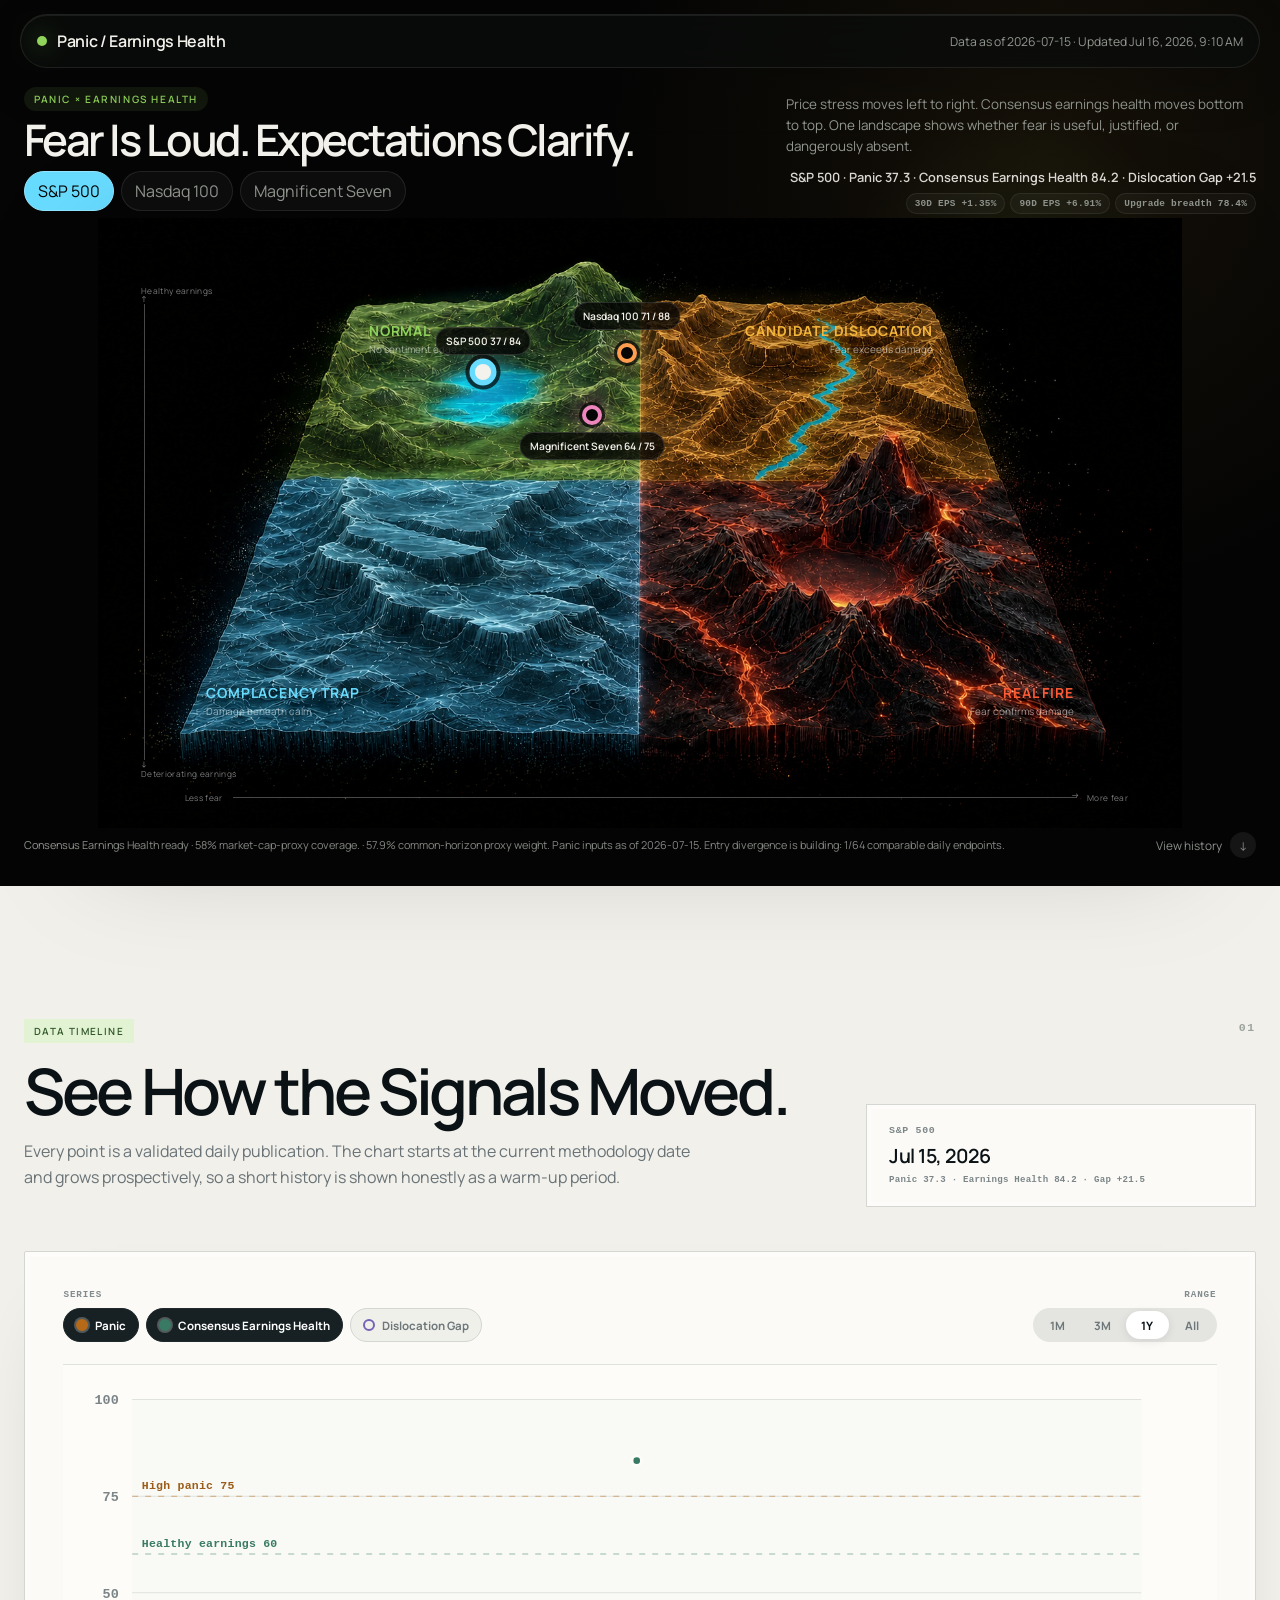
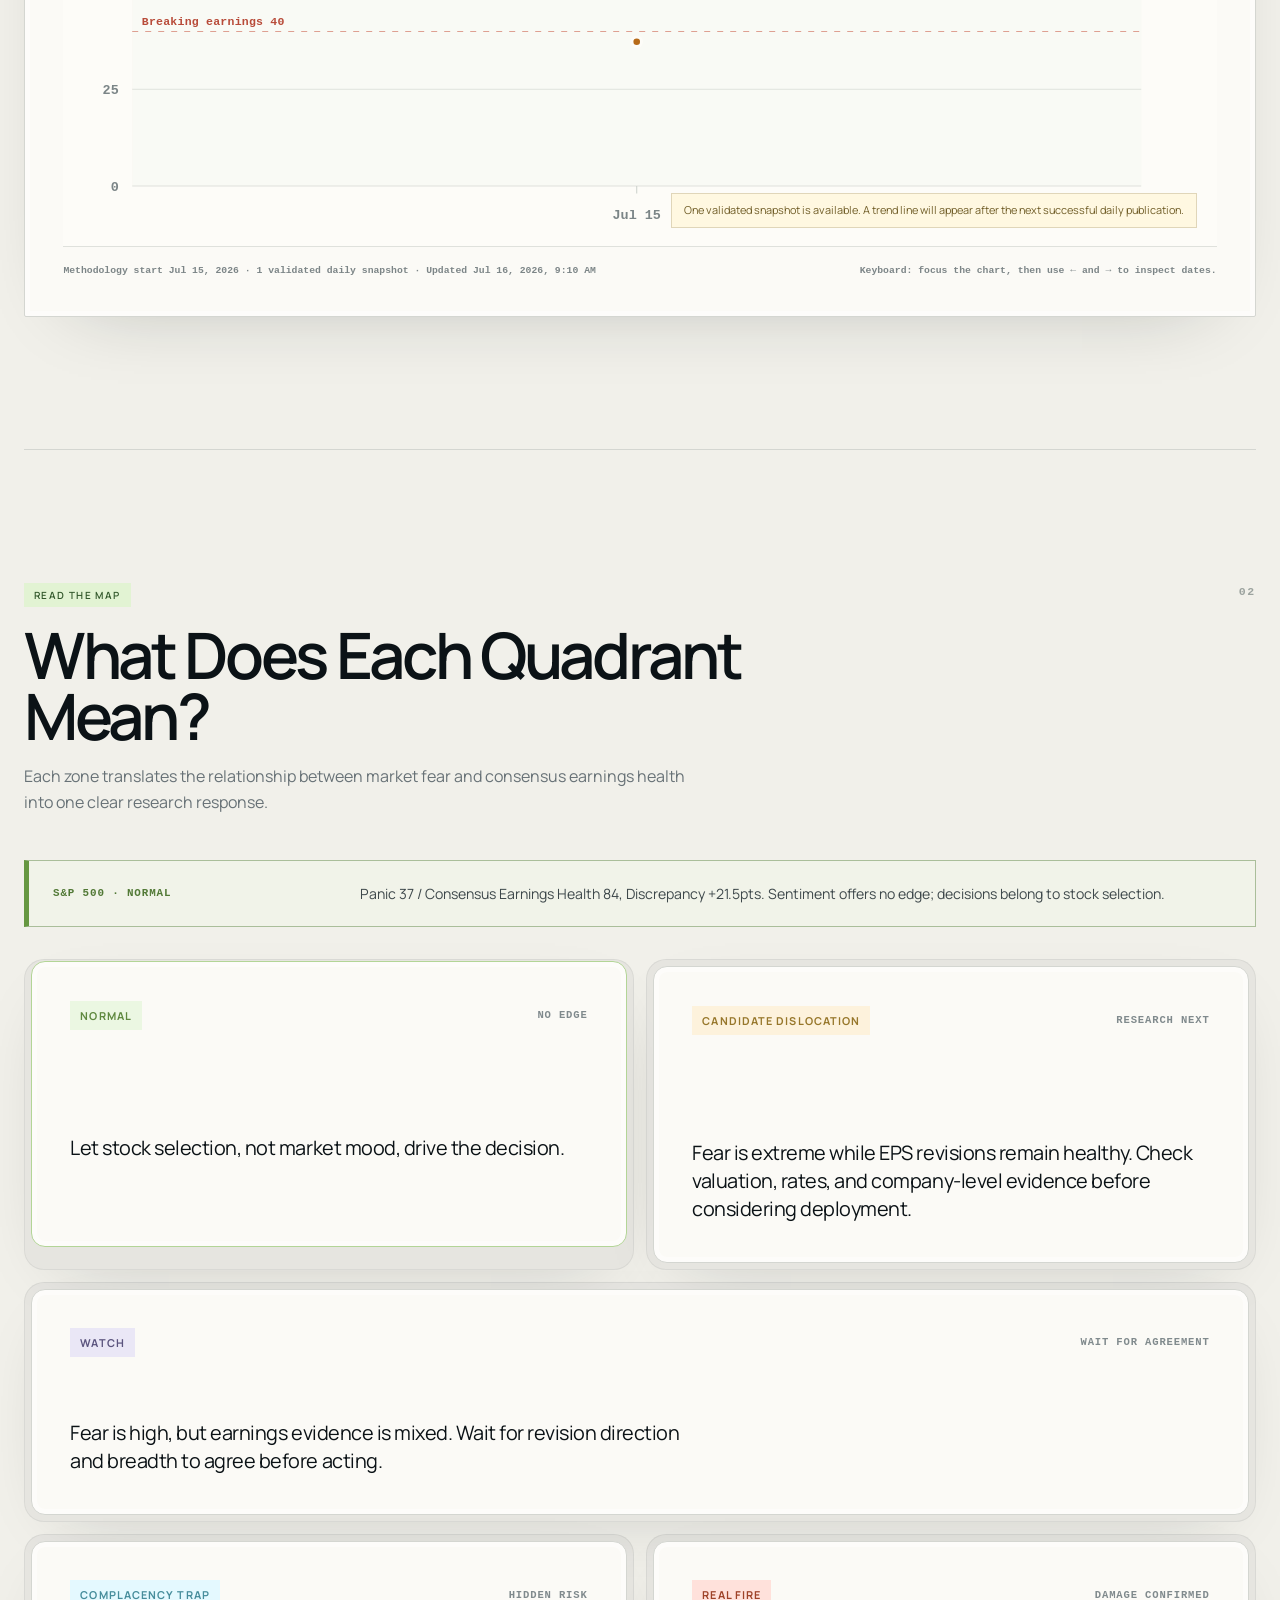
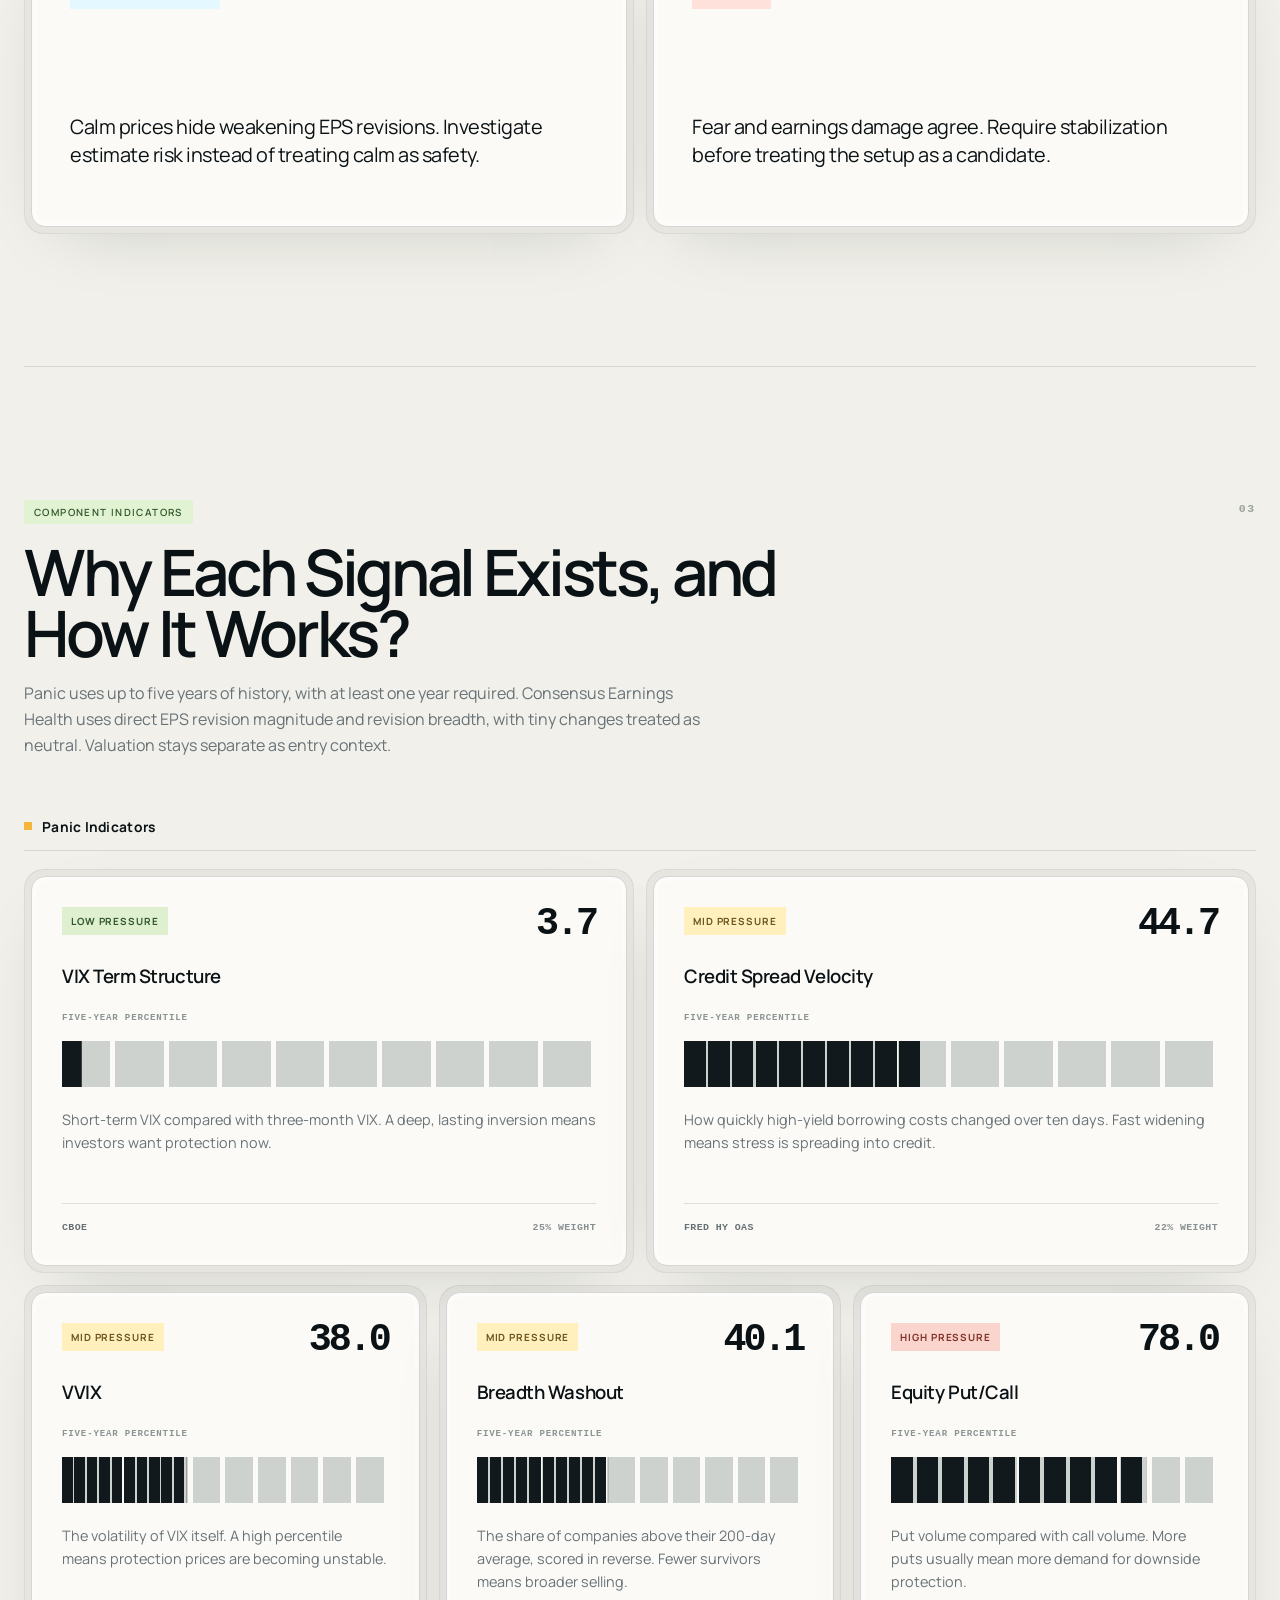
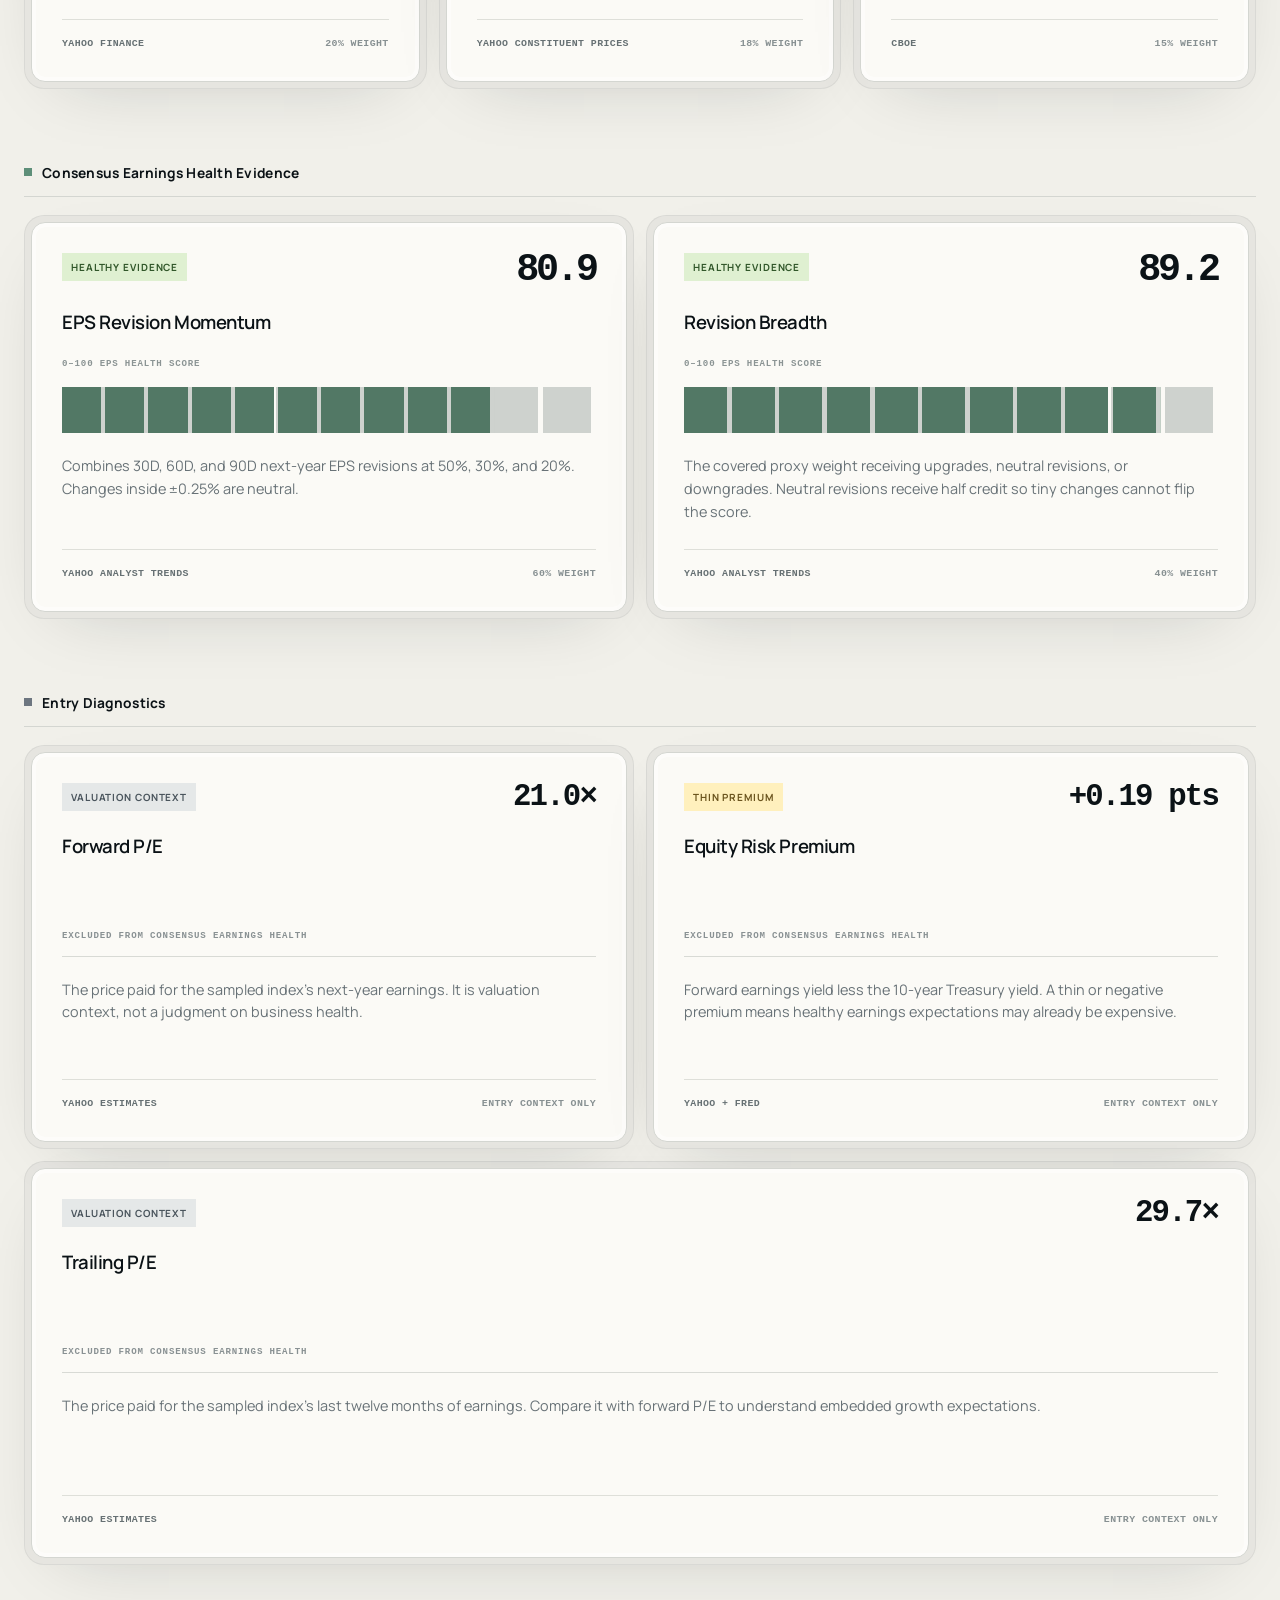
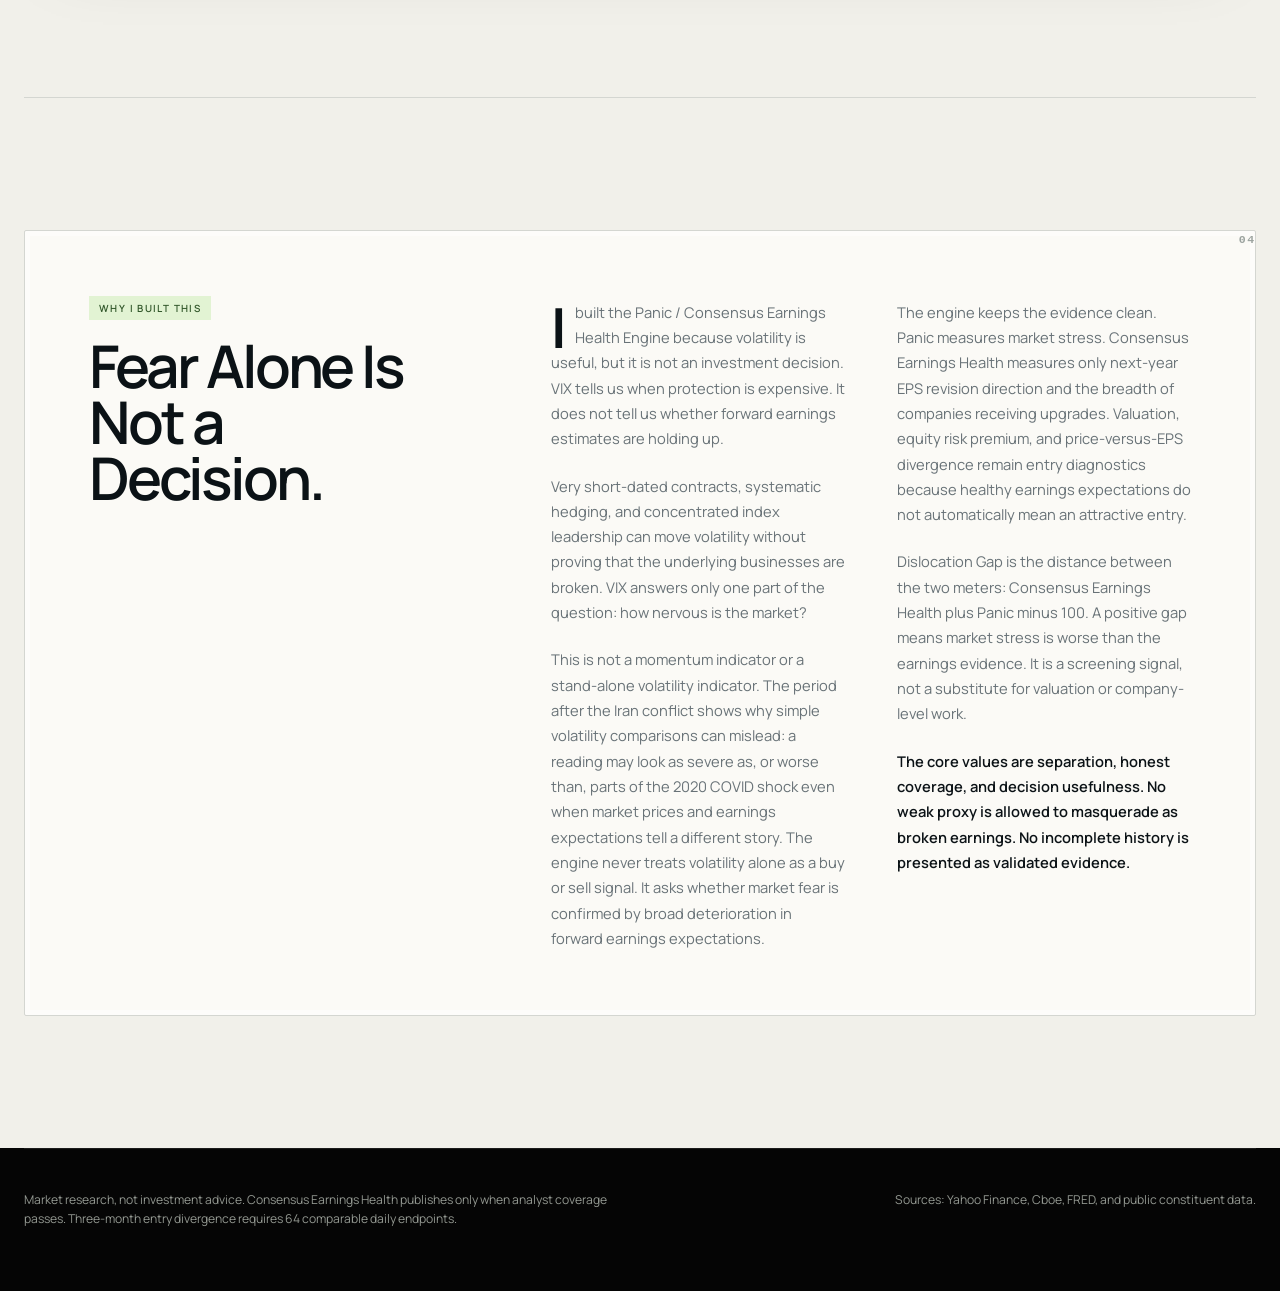
==== index.html @ f3d82fd9 "Publish Reality Sentiment Engine" ====
<!doctype html>
<html lang="en">
<head>
  <meta charset="utf-8">
  <meta name="viewport" content="width=device-width, initial-scale=1">
  <meta name="description" content="A market sentiment map that separates crowd panic from consensus earnings health.">
  <meta name="theme-color" content="#050606">
  <title>Panic / Consensus Earnings Health Engine</title>
  <link rel="preconnect" href="https://fonts.googleapis.com">
  <link rel="preconnect" href="https://fonts.gstatic.com" crossorigin>
  <link href="https://fonts.googleapis.com/css2?family=Manrope:wght@400;500;600;700&amp;display=swap" rel="stylesheet">
  <link rel="stylesheet" href="styles.css">
</head>
<body>
  <header class="site-header">
    <a class="brand" href="#top" aria-label="Panic and Consensus Earnings Health Engine home">
      <span class="brand-mark" aria-hidden="true"></span>
      Panic / Earnings Health
    </a>
    <p class="asof" id="asof">Loading market data…</p>
  </header>

  <main id="top">
    <section class="hero" aria-labelledby="hero-title">
      <div class="hero-copy">
        <div>
          <p class="eyebrow">PANIC × EARNINGS HEALTH</p>
          <h1 id="hero-title">Fear Is Loud. Expectations Clarify.</h1>
        </div>
        <p class="intro">Price stress moves left to right. Consensus earnings health moves bottom to top. One landscape shows whether fear is useful, justified, or dangerously absent.</p>
      </div>

      <div class="hero-toolbar">
        <div class="scope-tabs" id="scope-tabs" role="group" aria-label="Choose a market"></div>
        <div class="reading-stack">
          <div class="selected-reading" id="selected-reading" aria-live="polite"></div>
          <div class="evidence-strip" id="evidence-strip"></div>
        </div>
      </div>

      <div class="map-shell">
        <img class="quadrant-image" src="assets/quadrant-map.png" alt="A four-quadrant market map with Normal, Candidate Dislocation, Complacency Trap, and Real Fire states." width="1672" height="941" fetchpriority="high">
        <div class="zone-label normal"><strong>Normal</strong><span>No sentiment edge</span></div>
        <div class="zone-label golden"><strong>Candidate Dislocation</strong><span>Fear exceeds damage</span></div>
        <div class="zone-label trap"><strong>Complacency Trap</strong><span>Damage beneath calm</span></div>
        <div class="zone-label fire"><strong>Real Fire</strong><span>Fear confirms damage</span></div>
        <div class="map-points" id="map-points" aria-label="Current market positions"></div>
        <div class="axis fundamentals-axis" aria-label="Healthy consensus earnings are higher; deteriorating consensus earnings are lower"><span>Healthy earnings</span><i aria-hidden="true"></i><span>Deteriorating earnings</span></div>
        <div class="axis fear-axis" aria-label="Fear increases to the right"><span>Less fear</span><i aria-hidden="true"></i><span>More fear</span></div>
      </div>

      <div class="hero-foot">
        <p class="warmup" id="warmup"></p>
        <a class="scroll-cue" href="#timeline-title"><span>View history</span><i aria-hidden="true">↓</i></a>
      </div>
    </section>

    <div class="report-shell">
    <section class="timeline-section report-section reveal" aria-labelledby="timeline-title">
      <div class="section-number" aria-hidden="true">01</div>
      <div class="timeline-heading-row">
        <div class="section-heading">
          <p class="eyebrow">DATA TIMELINE</p>
          <h2 id="timeline-title">See How the Signals Moved.</h2>
          <p>Every point is a validated daily publication. The chart starts at the current methodology date and grows prospectively, so a short history is shown honestly as a warm-up period.</p>
        </div>
        <div class="timeline-latest" id="timeline-latest" aria-live="polite"></div>
      </div>

      <div class="timeline-panel">
        <div class="timeline-controls">
          <div class="timeline-control-block">
            <span class="timeline-control-label">Series</span>
            <div class="timeline-toggle-group" id="timeline-series" role="group" aria-label="Choose timeline series">
              <button class="timeline-toggle series-toggle" type="button" data-series="panic" aria-pressed="true" style="--series-color: #b66a18">Panic</button>
              <button class="timeline-toggle series-toggle" type="button" data-series="fundamentals" aria-pressed="true" style="--series-color: #397a64">Consensus Earnings Health</button>
              <button class="timeline-toggle series-toggle" type="button" data-series="gap" aria-pressed="false" style="--series-color: #7463b6">Dislocation Gap</button>
            </div>
          </div>
          <div class="timeline-control-block timeline-range-block">
            <span class="timeline-control-label">Range</span>
            <div class="timeline-toggle-group range-toggles" id="timeline-ranges" role="group" aria-label="Choose timeline range">
              <button class="timeline-toggle" type="button" data-range="1M" aria-pressed="false">1M</button>
              <button class="timeline-toggle" type="button" data-range="3M" aria-pressed="false">3M</button>
              <button class="timeline-toggle" type="button" data-range="1Y" aria-pressed="true">1Y</button>
              <button class="timeline-toggle" type="button" data-range="All" aria-pressed="false">All</button>
            </div>
          </div>
        </div>

        <div class="timeline-chart-shell" id="timeline-chart-shell">
          <svg id="timeline-chart" class="timeline-chart" viewBox="0 0 1200 500" role="img" tabindex="0" aria-labelledby="timeline-chart-title timeline-chart-desc">
            <title id="timeline-chart-title">Sentiment indicator history</title>
            <desc id="timeline-chart-desc">Focus the chart and use the left and right arrow keys to inspect validated daily readings.</desc>
          </svg>
          <div class="timeline-tooltip" id="timeline-tooltip" role="status" aria-live="polite"></div>
          <p class="timeline-state" id="timeline-state" role="status"></p>
        </div>
        <div class="timeline-foot">
          <p id="timeline-methodology">Loading timeline…</p>
          <p class="timeline-keyboard">Keyboard: focus the chart, then use ← and → to inspect dates.</p>
        </div>
      </div>
    </section>

    <section class="verdict-section report-section reveal" aria-labelledby="meaning-title">
      <div class="section-number" aria-hidden="true">02</div>
      <div class="section-heading">
        <p class="eyebrow">READ THE MAP</p>
        <h2 id="meaning-title">What Does Each Quadrant Mean?</h2>
        <p>Each zone translates the relationship between market fear and consensus earnings health into one clear research response.</p>
      </div>
      <aside class="current-verdict" id="current-verdict" aria-live="polite">
        <span id="current-verdict-state">Loading verdict</span>
        <p id="current-verdict-copy">The current market guidance will appear with validated data.</p>
      </aside>
      <div class="verdict-grid">
        <div class="card-shell normal-shell"><article class="verdict-card normal-verdict" data-quadrant="normal"><div class="verdict-top"><span>Normal</span><small>No edge</small></div><p>Let stock selection, not market mood, drive the decision.</p></article></div>
        <div class="card-shell golden-shell"><article class="verdict-card golden-verdict" data-quadrant="golden"><div class="verdict-top"><span>Candidate Dislocation</span><small>Research next</small></div><p>Fear is extreme while EPS revisions remain healthy. Check valuation, rates, and company-level evidence before considering deployment.</p></article></div>
        <div class="card-shell watch-shell"><article class="verdict-card watch-verdict" data-quadrant="watch"><div class="verdict-top"><span>Watch</span><small>Wait for agreement</small></div><p>Fear is high, but earnings evidence is mixed. Wait for revision direction and breadth to agree before acting.</p></article></div>
        <div class="card-shell trap-shell"><article class="verdict-card trap-verdict" data-quadrant="trap"><div class="verdict-top"><span>Complacency Trap</span><small>Hidden risk</small></div><p>Calm prices hide weakening EPS revisions. Investigate estimate risk instead of treating calm as safety.</p></article></div>
        <div class="card-shell fire-shell"><article class="verdict-card fire-verdict" data-quadrant="fire"><div class="verdict-top"><span>Real Fire</span><small>Damage confirmed</small></div><p>Fear and earnings damage agree. Require stabilization before treating the setup as a candidate.</p></article></div>
      </div>
    </section>

    <section class="components-section report-section reveal" aria-labelledby="components-title">
      <div class="section-number" aria-hidden="true">03</div>
      <div class="section-heading">
        <p class="eyebrow">COMPONENT INDICATORS</p>
        <h2 id="components-title">Why Each Signal Exists, and How It Works?</h2>
        <p>Panic uses up to five years of history, with at least one year required. Consensus Earnings Health uses direct EPS revision magnitude and revision breadth, with tiny changes treated as neutral. Valuation stays separate as entry context.</p>
      </div>
      <div class="component-groups">
        <div>
          <h3><span class="key panic-key"></span>Panic Indicators</h3>
          <div id="panic-components"></div>
        </div>
        <div>
          <h3><span class="key fundamentals-key"></span>Consensus Earnings Health Evidence</h3>
          <div id="fundamentals-components"></div>
        </div>
        <div>
          <h3><span class="key entry-key"></span>Entry Diagnostics</h3>
          <div id="entry-components"></div>
        </div>
      </div>
    </section>

    <section class="why-section report-section reveal" aria-labelledby="why-title">
      <div class="section-number" aria-hidden="true">04</div>
      <div class="why-layout">
        <div class="section-heading">
          <p class="eyebrow">WHY I BUILT THIS</p>
          <h2 id="why-title">Fear Alone Is Not a Decision.</h2>
        </div>
        <article class="why-copy">
          <p>I built the Panic / Consensus Earnings Health Engine because volatility is useful, but it is not an investment decision. VIX tells us when protection is expensive. It does not tell us whether forward earnings estimates are holding up.</p>
          <p>Very short-dated contracts, systematic hedging, and concentrated index leadership can move volatility without proving that the underlying businesses are broken. VIX answers only one part of the question: how nervous is the market?</p>
          <p>This is not a momentum indicator or a stand-alone volatility indicator. The period after the Iran conflict shows why simple volatility comparisons can mislead: a reading may look as severe as, or worse than, parts of the 2020 COVID shock even when market prices and earnings expectations tell a different story. The engine never treats volatility alone as a buy or sell signal. It asks whether market fear is confirmed by broad deterioration in forward earnings expectations.</p>
          <p>The engine keeps the evidence clean. Panic measures market stress. Consensus Earnings Health measures only next-year EPS revision direction and the breadth of companies receiving upgrades. Valuation, equity risk premium, and price-versus-EPS divergence remain entry diagnostics because healthy earnings expectations do not automatically mean an attractive entry.</p>
          <p>Dislocation Gap is the distance between the two meters: Consensus Earnings Health plus Panic minus 100. A positive gap means market stress is worse than the earnings evidence. It is a screening signal, not a substitute for valuation or company-level work.</p>
          <p>The core values are separation, honest coverage, and decision usefulness. No weak proxy is allowed to masquerade as broken earnings. No incomplete history is presented as validated evidence.</p>
        </article>
      </div>
    </section>
    </div>

  </main>

  <footer>
    <p>Market research, not investment advice. Consensus Earnings Health publishes only when analyst coverage passes. Three-month entry divergence requires 64 comparable daily endpoints.</p>
    <p>Sources: Yahoo Finance, Cboe, FRED, and public constituent data.</p>
  </footer>

  <script src="app.js" defer></script>
</body>
</html>
---- styles.css ----
:root {
  color-scheme: dark;
  --bg: #050505;
  --surface-deep: #080a09;
  --text: #f4f2ec;
  --muted: #939891;
  --hairline: rgba(255, 255, 255, .09);
  --normal: #91d45c;
  --gold: #f4b63b;
  --ice: #68dcff;
  --fire: #ff5b36;
  font-family: "Manrope", "Avenir Next", sans-serif;
  font-synthesis: none;
}

* { box-sizing: border-box; }
html { scroll-behavior: smooth; }
body {
  margin: 0;
  overflow-x: hidden;
  background:
    radial-gradient(circle at 82% 2%, rgba(244, 182, 59, .07), transparent 28rem),
    radial-gradient(circle at 12% 22%, rgba(104, 220, 255, .05), transparent 34rem),
    var(--bg);
  color: var(--text);
}
button, a { font: inherit; }
a { color: inherit; }

.site-header {
  position: sticky;
  top: 14px;
  z-index: 50;
  width: min(1240px, calc(100% - 32px));
  min-height: 54px;
  margin: 14px auto 0;
  padding: 10px 16px;
  display: flex;
  align-items: center;
  justify-content: space-between;
  gap: 20px;
  border: 1px solid var(--hairline);
  border-radius: 999px;
  background: rgba(11, 13, 12, .72);
  box-shadow: inset 0 1px 0 rgba(255, 255, 255, .08), 0 18px 50px rgba(0, 0, 0, .16);
  backdrop-filter: blur(22px);
}
.brand { display: inline-flex; align-items: center; gap: 10px; color: var(--text); text-decoration: none; font-weight: 600; letter-spacing: -.02em; }
.brand-mark { width: 10px; height: 10px; border-radius: 50%; background: var(--normal); box-shadow: 0 0 24px rgba(145, 212, 92, .65); }
.asof { margin: 0; color: var(--muted); font-size: .76rem; }

main { overflow: clip; }
.hero, .timeline-section, .why-section, .components-section, .verdict-section, footer { width: min(1440px, calc(100% - 48px)); margin-inline: auto; }
.hero {
  position: relative;
  min-height: calc(100dvh - 82px);
  padding: 18px 0 24px;
  display: grid;
  grid-template-rows: auto auto minmax(0, 1fr) auto;
  isolation: isolate;
}
.hero::before {
  position: absolute;
  z-index: -1;
  top: 4%;
  right: 5%;
  width: 22rem;
  height: 22rem;
  border-radius: 50%;
  background: radial-gradient(circle, rgba(145, 212, 92, .07), transparent 68%);
  content: "";
  animation: orbFloat 8s cubic-bezier(.45, 0, .55, 1) infinite;
  pointer-events: none;
}
.hero-copy {
  display: grid;
  grid-template-columns: minmax(420px, 1fr) minmax(320px, 500px);
  gap: 48px;
  align-items: end;
  margin-bottom: 8px;
}
.eyebrow {
  display: inline-flex;
  width: max-content;
  margin: 0 0 9px;
  padding: 5px 10px;
  border-radius: 999px;
  background: rgba(145, 212, 92, .09);
  color: var(--normal);
  font-size: .63rem;
  font-weight: 600;
  letter-spacing: .16em;
}
h1, h2, h3, p { margin-top: 0; }
h1 { margin-bottom: 0; font-size: clamp(2.3rem, 3.4vw, 4rem); line-height: .91; letter-spacing: -.058em; font-weight: 600; }
h2 { margin-bottom: 16px; font-size: clamp(2.45rem, 4.4vw, 4.8rem); line-height: .95; letter-spacing: -.052em; font-weight: 600; }
.intro { max-width: 470px; margin: 0 0 3px auto; color: var(--muted); font-size: clamp(.82rem, 1.05vw, 1rem); line-height: 1.55; }

.hero-toolbar { min-height: 42px; display: flex; align-items: center; justify-content: space-between; gap: 22px; margin-bottom: 3px; }
.scope-tabs { display: flex; flex-wrap: wrap; gap: 7px; margin: 0; }
.scope-tab {
  border: 1px solid var(--hairline);
  border-radius: 999px;
  padding: 8px 13px;
  background: rgba(255, 255, 255, .035);
  color: var(--muted);
  cursor: pointer;
  transition: transform .5s cubic-bezier(.16, 1, .3, 1), opacity .5s cubic-bezier(.16, 1, .3, 1);
}
.scope-tab:hover { transform: translateY(-2px) scale(1.02); color: var(--text); }
.scope-tab:active { transform: scale(.98); }
.scope-tab[aria-pressed="true"] { color: var(--bg); background: var(--scope-color); border-color: color-mix(in srgb, var(--scope-color) 72%, white); }
.scope-tab:focus-visible, .market-point:focus-visible, .scroll-cue:focus-visible { outline: 3px solid var(--ice); outline-offset: 3px; }
.reading-stack { display: grid; justify-items: end; gap: 7px; }
.selected-reading { margin: 0; color: rgba(244, 242, 236, .9); font-size: clamp(.74rem, 1vw, .9rem); font-weight: 600; text-align: right; white-space: nowrap; }
.evidence-strip { display: flex; flex-wrap: wrap; justify-content: flex-end; gap: 5px; }
.evidence-strip span { padding: 5px 8px; border: 1px solid rgba(255, 255, 255, .08); border-radius: 999px; background: rgba(255, 255, 255, .035); color: var(--muted); font: 600 .59rem/1 ui-monospace, monospace; letter-spacing: .02em; }

.map-shell {
  position: relative;
  width: min(100%, calc((100dvh - 290px) * 1.7778));
  aspect-ratio: 16 / 9;
  margin: auto;
  isolation: isolate;
  filter: drop-shadow(0 28px 55px rgba(0, 0, 0, .18));
}
.quadrant-image { position: absolute; inset: 0; display: block; width: 100%; height: 100%; object-fit: contain; }
.map-points { position: absolute; inset: 0; z-index: 3; }
.market-point {
  position: absolute;
  width: 20px;
  height: 20px;
  padding: 0;
  border: 4px solid currentColor;
  border-radius: 50%;
  background: var(--bg);
  color: var(--point-color);
  cursor: pointer;
  transform: translate(-50%, -50%) scale(1);
  box-shadow: 0 0 0 3px rgba(5, 5, 5, .72), 0 0 28px currentColor;
  transition: transform .5s cubic-bezier(.16, 1, .3, 1), opacity .5s cubic-bezier(.16, 1, .3, 1);
}
.market-point:hover { transform: translate(-50%, -50%) scale(1.18); }
.market-point:active { transform: translate(-50%, -50%) scale(.98); }
.market-point[aria-pressed="true"] { background: var(--text); transform: translate(-50%, -50%) scale(1.35); }
.point-label {
  position: absolute;
  z-index: 4;
  transform: translate(-50%, -50%);
  padding: 6px 9px;
  border: 1px solid rgba(255, 255, 255, .14);
  border-radius: 999px;
  background: rgba(5, 5, 5, .78);
  color: var(--text);
  font-size: clamp(.6rem, .8vw, .76rem);
  font-weight: 600;
  white-space: nowrap;
  pointer-events: none;
}
.zone-label { position: absolute; z-index: 2; display: flex; flex-direction: column; text-shadow: 0 2px 16px rgba(0, 0, 0, .7); pointer-events: none; }
.zone-label strong { font-size: clamp(.63rem, 1.08vw, 1rem); text-transform: uppercase; letter-spacing: .06em; }
.zone-label span { margin-top: 2px; color: rgba(255, 255, 255, .56); font-size: clamp(.54rem, .78vw, .74rem); }
.zone-label.normal { top: 17%; left: 25%; color: var(--normal); }
.zone-label.golden { top: 17%; right: 23%; color: var(--gold); text-align: right; }
.zone-label.trap { bottom: 18%; left: 10%; color: var(--ice); }
.zone-label.fire { bottom: 18%; right: 10%; color: var(--fire); text-align: right; }
.axis { position: absolute; z-index: 2; display: flex; color: rgba(255, 255, 255, .48); font-size: clamp(.48rem, .65vw, .64rem); letter-spacing: .04em; pointer-events: none; }
.axis span { white-space: nowrap; }
.axis i { position: relative; display: block; flex: 1; background: rgba(255, 255, 255, .28); }
.fundamentals-axis { top: 11%; bottom: 8%; left: 4%; flex-direction: column; align-items: flex-start; }
.fundamentals-axis i { width: 1px; margin: 8px 0 8px 3px; }
.fundamentals-axis i::before, .fundamentals-axis i::after, .fear-axis i::after { position: absolute; color: rgba(255, 255, 255, .58); font-style: normal; line-height: 1; }
.fundamentals-axis i::before { content: "↑"; top: -9px; left: -3px; }
.fundamentals-axis i::after { content: "↓"; bottom: -9px; left: -3px; }
.fear-axis { right: 5%; bottom: 4%; left: 8%; align-items: center; }
.fear-axis i { height: 1px; margin: 0 10px; }
.fear-axis i::after { content: "→"; top: -6px; right: -2px; }

.hero-foot { min-height: 34px; display: flex; align-items: center; justify-content: space-between; gap: 20px; }
.warmup { max-width: 1050px; margin: 0; color: var(--muted); font-size: clamp(.68rem, .83vw, .79rem); line-height: 1.45; }
.scroll-cue { flex: none; display: inline-flex; align-items: center; gap: 8px; color: var(--muted); font-size: .74rem; text-decoration: none; transition: transform .5s cubic-bezier(.16, 1, .3, 1), opacity .5s cubic-bezier(.16, 1, .3, 1); }
.scroll-cue i { display: grid; width: 26px; height: 26px; place-items: center; border-radius: 50%; background: rgba(255, 255, 255, .07); font-style: normal; }
.scroll-cue:hover { color: var(--text); transform: translateY(2px); }

.report-shell {
  --paper: #f1f0ea;
  --card: #fbfaf6;
  --ink: #0b1216;
  --paper-muted: #687277;
  --paper-rule: #d4d6d1;
  --signal: #a8ef4b;
  background: var(--paper);
  color: var(--ink);
}
.report-section { position: relative; padding: 132px 0; border-top: 1px solid var(--paper-rule); }
.report-section:first-child { border-top: 0; }
.report-shell .section-number { position: absolute; top: 136px; right: 0; color: #9ca39f; font: 600 .72rem/1 ui-monospace, monospace; letter-spacing: .15em; }
.report-shell .section-heading { max-width: 850px; margin-bottom: 58px; }
.report-shell .section-heading > p:not(.eyebrow) { max-width: 680px; color: var(--paper-muted); line-height: 1.65; }
.report-shell .eyebrow { margin-bottom: 18px; border-radius: 0; background: #e2f3d3; color: #31572a; font-size: .62rem; letter-spacing: .14em; }
.report-shell h2 { color: var(--ink); font-size: clamp(2.8rem, 5vw, 5.7rem); }

.timeline-heading-row { display: grid; grid-template-columns: minmax(0, 1fr) minmax(260px, 390px); gap: 54px; align-items: end; }
.timeline-heading-row .section-heading { margin-bottom: 44px; }
.timeline-latest {
  min-height: 100px;
  margin-bottom: 44px;
  padding: 19px 22px;
  display: grid;
  align-content: center;
  gap: 5px;
  border: 1px solid var(--paper-rule);
  background: var(--card);
  box-shadow: inset 0 0 0 4px rgba(255, 255, 255, .52);
}
.timeline-latest span, .timeline-latest small { color: #7c8688; font: 700 .62rem/1.35 ui-monospace, monospace; letter-spacing: .07em; text-transform: uppercase; }
.timeline-latest strong { color: var(--ink); font-size: 1.22rem; font-weight: 600; letter-spacing: -.025em; }
.timeline-latest small { font-size: .57rem; letter-spacing: .025em; text-transform: none; }
.timeline-panel {
  padding: clamp(22px, 3vw, 40px);
  border: 1px solid var(--paper-rule);
  border-radius: 2px;
  background: var(--card);
  box-shadow: inset 0 0 0 5px rgba(255, 255, 255, .52), 0 30px 80px -54px rgba(20, 29, 26, .32);
}
.timeline-controls { display: flex; justify-content: space-between; gap: 24px; margin-bottom: 22px; }
.timeline-control-block { display: grid; gap: 9px; }
.timeline-range-block { justify-items: end; }
.timeline-control-label { color: #818a8c; font: 700 .58rem/1 ui-monospace, monospace; letter-spacing: .1em; text-transform: uppercase; }
.timeline-toggle-group { display: flex; flex-wrap: wrap; gap: 7px; }
.timeline-toggle {
  min-height: 34px;
  padding: 7px 12px;
  border: 1px solid #d3d6d1;
  border-radius: 999px;
  background: #f0f0eb;
  color: #6e787a;
  font-size: .72rem;
  font-weight: 700;
  cursor: pointer;
  transition: color .3s ease, background .3s ease, border-color .3s ease, transform .3s ease;
}
.timeline-toggle:hover { transform: translateY(-1px); border-color: #aeb4af; color: var(--ink); }
.timeline-toggle:focus-visible, .timeline-chart:focus-visible { outline: 3px solid #4d94ad; outline-offset: 3px; }
.timeline-toggle[aria-pressed="true"] { border-color: #20292b; background: #172023; color: white; }
.series-toggle { display: inline-flex; align-items: center; gap: 7px; }
.series-toggle::before { width: 8px; height: 8px; border: 2px solid var(--series-color); border-radius: 50%; background: transparent; content: ""; }
.series-toggle[aria-pressed="true"]::before { background: var(--series-color); box-shadow: 0 0 0 2px rgba(255, 255, 255, .26); }
.range-toggles { padding: 3px; gap: 2px; border-radius: 999px; background: #e4e5e1; }
.range-toggles .timeline-toggle { min-width: 43px; min-height: 28px; padding: 5px 9px; border: 0; background: transparent; }
.range-toggles .timeline-toggle[aria-pressed="true"] { background: white; color: var(--ink); box-shadow: 0 2px 10px rgba(18, 26, 29, .09); }
.timeline-chart-shell { position: relative; min-height: 330px; overflow: hidden; border-block: 1px solid #dfe1dc; background: #fdfcf8; }
.timeline-chart { display: block; width: 100%; height: auto; min-height: 330px; color: var(--ink); }
.timeline-chart[hidden] { display: none; }
#timeline-title { scroll-margin-top: 100px; }
.timeline-plot { fill: rgba(244, 245, 240, .45); }
.timeline-grid { stroke: #dfe2dd; stroke-width: 1; vector-effect: non-scaling-stroke; }
.timeline-axis-label, .timeline-date-label { fill: #7b8587; font: 600 14px/1 ui-monospace, monospace; }
.gap-axis-label { fill: #7463b6; }
.timeline-x-tick { stroke: #cbd0ca; stroke-width: 1; vector-effect: non-scaling-stroke; }
.timeline-threshold { stroke-width: 1; stroke-dasharray: 6 7; opacity: .5; vector-effect: non-scaling-stroke; }
.timeline-threshold.panic { stroke: #b66a18; }
.timeline-threshold.healthy { stroke: #397a64; }
.timeline-threshold.broken { stroke: #c44831; }
.timeline-threshold.gap { stroke: #7463b6; }
.timeline-threshold-label { font: 700 12px/1 ui-monospace, monospace; letter-spacing: .02em; }
.timeline-threshold-label.panic { fill: #9b5c18; }
.timeline-threshold-label.healthy { fill: #397a64; }
.timeline-threshold-label.broken { fill: #b84b39; }
.timeline-threshold-label.gap { fill: #7463b6; }
.timeline-line { fill: none; stroke-width: 3; stroke-linecap: round; stroke-linejoin: round; vector-effect: non-scaling-stroke; }
.timeline-endpoint { stroke: #fdfcf8; stroke-width: 3; vector-effect: non-scaling-stroke; }
.timeline-hit-area { fill: transparent; cursor: crosshair; }
.timeline-cursor-line { stroke: #697376; stroke-width: 1; stroke-dasharray: 4 5; vector-effect: non-scaling-stroke; }
.timeline-cursor-dot { stroke: white; stroke-width: 3; vector-effect: non-scaling-stroke; }
.timeline-tooltip {
  position: absolute;
  z-index: 3;
  top: 22px;
  width: min(235px, calc(100% - 28px));
  padding: 13px 14px;
  border: 1px solid rgba(21, 30, 32, .16);
  background: rgba(251, 250, 246, .96);
  color: var(--ink);
  box-shadow: 0 18px 44px -20px rgba(17, 25, 28, .42);
  opacity: 0;
  transform: translateX(-50%) translateY(-5px);
  pointer-events: none;
  transition: opacity .18s ease, transform .18s ease;
}
.timeline-tooltip.is-visible { opacity: 1; transform: translateX(-50%) translateY(0); }
.timeline-tooltip[data-align="left"] { transform: translateX(0) translateY(-5px); }
.timeline-tooltip[data-align="left"].is-visible { transform: translateX(0); }
.timeline-tooltip[data-align="right"] { transform: translateX(-100%) translateY(-5px); }
.timeline-tooltip[data-align="right"].is-visible { transform: translateX(-100%); }
.timeline-tooltip time { display: block; margin-bottom: 9px; color: #697376; font: 700 .61rem/1 ui-monospace, monospace; letter-spacing: .07em; text-transform: uppercase; }
.timeline-tooltip span { display: flex; align-items: center; justify-content: space-between; gap: 12px; padding-top: 7px; border-top: 1px solid #e2e3de; }
.timeline-tooltip i { display: inline-flex; align-items: center; gap: 7px; color: #626c6e; font-size: .65rem; font-style: normal; }
.timeline-tooltip i::before { width: 7px; height: 7px; border-radius: 50%; background: var(--series-color); content: ""; }
.timeline-tooltip strong { color: var(--ink); font: 700 .72rem/1 ui-monospace, monospace; }
.timeline-state { display: none; margin: 0; color: #6d7779; font-size: .85rem; line-height: 1.55; text-align: center; }
.timeline-state.is-visible:not(.is-note) { position: absolute; inset: 0; display: grid; place-items: center; padding: 40px; }
.timeline-state.is-note { position: absolute; right: 20px; bottom: 18px; display: block; max-width: 530px; padding: 8px 12px; border: 1px solid #e0d6b9; background: rgba(255, 248, 224, .95); color: #705d27; font-size: .68rem; text-align: left; }
.timeline-foot { display: flex; justify-content: space-between; gap: 20px; padding-top: 17px; color: #7c8587; font: 600 .61rem/1.45 ui-monospace, monospace; }
.timeline-foot p { margin: 0; }
.timeline-keyboard { text-align: right; }

.verdict-grid { display: grid; grid-template-columns: repeat(2, minmax(0, 1fr)); gap: 12px; }
.current-verdict {
  --current-color: #669741;
  margin: -14px 0 32px;
  padding: 22px 24px;
  display: grid;
  grid-template-columns: minmax(190px, .32fr) minmax(0, 1fr);
  gap: 28px;
  align-items: center;
  border: 1px solid color-mix(in srgb, var(--current-color) 38%, var(--paper-rule));
  border-left: 5px solid var(--current-color);
  background: color-mix(in srgb, var(--current-color) 7%, var(--card));
}
.current-verdict span { color: color-mix(in srgb, var(--current-color) 75%, #172014); font: 700 .68rem/1.35 ui-monospace, monospace; letter-spacing: .08em; text-transform: uppercase; }
.current-verdict p { margin: 0; color: #3e484b; font-size: .88rem; line-height: 1.55; }
.card-shell, .component-shell {
  padding: 6px;
  border: 1px solid rgba(11, 18, 22, .06);
  border-radius: 20px;
  background: rgba(11, 18, 22, .045);
  box-shadow: 0 22px 70px -38px rgba(20, 29, 26, .22);
}
.verdict-card {
  position: relative;
  min-height: 286px;
  padding: clamp(28px, 3vw, 42px);
  border: 1px solid var(--paper-rule);
  border-radius: 14px;
  background: var(--card);
  box-shadow: inset 0 0 0 5px rgba(255, 255, 255, .52);
  transition: transform .5s cubic-bezier(.16, 1, .3, 1), border-color .5s cubic-bezier(.16, 1, .3, 1);
}
.verdict-top { display: flex; align-items: center; justify-content: space-between; gap: 16px; }
.verdict-card span { padding: 7px 10px; background: color-mix(in srgb, var(--verdict-color) 18%, white); color: color-mix(in srgb, var(--verdict-color) 58%, #172014); font-size: .68rem; font-weight: 700; letter-spacing: .1em; text-transform: uppercase; }
.verdict-card small { color: #808a8d; font: 700 .66rem/1 ui-monospace, monospace; letter-spacing: .08em; text-transform: uppercase; }
.verdict-card p { max-width: 610px; margin: 104px 0 0; color: var(--ink); font-size: clamp(1.12rem, 1.55vw, 1.45rem); line-height: 1.42; letter-spacing: -.025em; }
.verdict-card.is-current { transform: translateY(-5px); border-color: color-mix(in srgb, var(--verdict-color) 50%, var(--paper-rule)); }
.normal-verdict { --verdict-color: var(--normal); }
.golden-verdict { --verdict-color: var(--gold); }
.watch-verdict { --verdict-color: #8c7acb; }
.trap-verdict { --verdict-color: var(--ice); }
.fire-verdict { --verdict-color: var(--fire); }
.watch-shell { grid-column: 1 / -1; }
.watch-verdict { min-height: 220px; }
.watch-verdict p { margin-top: 62px; }

.why-layout {
  display: grid;
  grid-template-columns: minmax(280px, .72fr) minmax(0, 1.28fr);
  gap: clamp(48px, 8vw, 120px);
  padding: clamp(38px, 5vw, 76px);
  border: 1px solid var(--paper-rule);
  border-radius: 2px;
  background: var(--card);
  box-shadow: inset 0 0 0 5px rgba(255, 255, 255, .52);
}
.why-layout .section-heading { margin-bottom: 0; }
.why-layout h2 { font-size: clamp(2.8rem, 4.6vw, 5.2rem); }
.why-copy { columns: 2 280px; column-gap: clamp(28px, 4vw, 54px); padding-top: 5px; }
.why-copy p { break-inside: avoid; margin-bottom: 22px; color: var(--paper-muted); font-size: clamp(.92rem, 1vw, 1.02rem); line-height: 1.72; }
.why-copy p:first-child::first-letter { float: left; margin: 8px 9px 0 0; color: var(--ink); font-size: 3.45rem; font-weight: 700; line-height: .7; }
.why-copy p:last-child { color: var(--ink); font-weight: 600; }

.component-groups > div + div { margin-top: 74px; }
.component-groups h3 { display: flex; align-items: center; gap: 10px; margin-bottom: 18px; padding-bottom: 14px; border-bottom: 1px solid var(--paper-rule); color: var(--ink); font-size: .86rem; letter-spacing: .02em; }
.key { display: inline-block; width: 8px; height: 8px; }
.panic-key { background: var(--gold); }
.fundamentals-key { background: #5e8f79; }
.entry-key { background: #6d7680; }
#panic-components, #fundamentals-components, #entry-components { display: grid; grid-template-columns: repeat(12, minmax(0, 1fr)); gap: 12px; }
.component-shell { grid-column: span 4; }
#panic-components .component-shell:nth-child(-n + 2),
#fundamentals-components .component-shell { grid-column: span 6; }
#entry-components .component-shell { grid-column: span 6; }
#entry-components .component-shell:last-child:nth-child(odd) { grid-column: span 12; }
.component {
  min-height: 390px;
  padding: 30px;
  display: grid;
  grid-template-rows: auto auto auto 1fr auto;
  border: 1px solid var(--paper-rule);
  border-radius: 14px;
  background: var(--card);
  box-shadow: inset 0 0 0 4px rgba(255, 255, 255, .5);
  transition: transform .5s cubic-bezier(.16, 1, .3, 1), border-color .5s cubic-bezier(.16, 1, .3, 1);
}
.component-shell:hover .component { transform: translateY(-4px); border-color: #b6bbb6; }
.component-top { display: flex; align-items: start; justify-content: space-between; gap: 18px; }
.component-badge { padding: 7px 9px; color: #51461c; background: #fff0bd; font-size: .62rem; font-weight: 700; letter-spacing: .09em; text-transform: uppercase; }
.component.panic.band-high .component-badge, .component.fundamentals.band-low .component-badge, .component.entry.band-low .component-badge { color: #803127; background: #f9d5ce; }
.component.panic.band-mid .component-badge, .component.fundamentals.band-mid .component-badge, .component.entry.band-mid .component-badge { color: #6b541e; background: #fff0bd; }
.component.panic.band-low .component-badge, .component.fundamentals.band-high .component-badge, .component.entry.band-high .component-badge { color: #31572a; background: #dff0d1; }
.component.entry.band-context .component-badge { color: #49545c; background: #e5e8e8; }
.component h4 { margin: 22px 0 0; color: var(--ink); font-size: clamp(1.15rem, 1.45vw, 1.42rem); font-weight: 600; letter-spacing: -.025em; }
.component-score { color: var(--ink); font: 700 clamp(2rem, 3vw, 3.1rem)/.9 ui-monospace, monospace; letter-spacing: -.08em; }
.component-bar { position: relative; height: 74px; margin: 24px 0 22px; overflow: hidden; background: repeating-linear-gradient(90deg, #ced2ce 0 calc(10% - 5px), transparent calc(10% - 5px) 10%) bottom / 100% 46px no-repeat; }
.component-bar::before { content: "FIVE-YEAR PERCENTILE"; position: absolute; top: 0; left: 0; color: #8b9494; font: 700 .57rem/1 ui-monospace, monospace; letter-spacing: .09em; }
.component-bar span { position: absolute; right: 0; bottom: 0; left: 0; height: 46px; transform: scaleX(0); transform-origin: left; background: repeating-linear-gradient(90deg, #11191d 0 calc(10% - 5px), transparent calc(10% - 5px) 10%); transition: transform .7s cubic-bezier(.16, 1, .3, 1); }
.component.fundamentals .component-bar::before { content: "0–100 EPS HEALTH SCORE"; }
.component.fundamentals .component-bar span { background: repeating-linear-gradient(90deg, #527865 0 calc(10% - 5px), transparent calc(10% - 5px) 10%); }
.entry-context { height: 74px; margin: 24px 0 22px; display: flex; align-items: end; padding-bottom: 16px; border-bottom: 1px solid #d8dad5; color: #899193; font: 700 .57rem/1 ui-monospace, monospace; letter-spacing: .09em; }
.component.entry .component-score { font-size: clamp(1.55rem, 2.4vw, 2.45rem); letter-spacing: -.06em; }
.component > p { margin-bottom: 22px; color: var(--paper-muted); font-size: .9rem; line-height: 1.58; }
.component-meta { display: flex; align-items: end; justify-content: space-between; gap: 18px; padding-top: 17px; border-top: 1px solid #dedfd9; color: #879092; font: 700 .62rem/1.35 ui-monospace, monospace; letter-spacing: .04em; text-transform: uppercase; }
.component a { color: #667073; text-decoration: none; transition: color .5s cubic-bezier(.16, 1, .3, 1); }
.component a:hover { color: var(--ink); }

@keyframes orbFloat { 0%, 100% { transform: translateY(0); opacity: .65; } 50% { transform: translateY(-15px); opacity: 1; } }
.reveal { opacity: 0; transform: translateY(28px); transition: opacity .8s cubic-bezier(.16, 1, .3, 1), transform .8s cubic-bezier(.16, 1, .3, 1); transition-delay: calc(var(--index, 0) * 80ms); }
.reveal.is-visible { opacity: 1; transform: translateY(0); }

footer { padding: 42px 0 62px; border-top: 1px solid var(--hairline); display: flex; justify-content: space-between; gap: 28px; color: var(--muted); font-size: .76rem; line-height: 1.55; }
footer p { max-width: 620px; margin: 0; }

@media (prefers-reduced-motion: reduce) {
  html { scroll-behavior: auto; }
  *, *::before, *::after { animation: none !important; transition-duration: .01ms !important; }
  .reveal { opacity: 1; transform: none; }
}

@media (max-width: 1100px) {
  .component-shell, #panic-components .component-shell:nth-child(-n + 2) { grid-column: span 6; }
  #panic-components .component-shell:last-child:nth-child(odd) { grid-column: span 12; }
}

@media (max-width: 900px) {
  .site-header, .hero, .timeline-section, .why-section, .components-section, .verdict-section, footer { width: min(100% - 32px, 1440px); }
  .hero { min-height: auto; padding: 42px 0 72px; display: block; }
  .hero-copy { grid-template-columns: 1fr; gap: 18px; margin-bottom: 28px; }
  .intro { margin-left: 0; }
  .hero-toolbar { align-items: flex-start; flex-direction: column; margin-bottom: 12px; }
  .reading-stack { order: -1; justify-items: start; }
  .selected-reading { order: -1; text-align: left; white-space: normal; }
  .evidence-strip { justify-content: flex-start; }
  .map-shell { width: 116%; margin-left: -8%; aspect-ratio: 16 / 9; }
  .hero-foot { margin-top: 10px; align-items: flex-start; }
  .report-section { padding: 104px 0; }
  .report-shell .section-number { top: 108px; }
  .timeline-heading-row { grid-template-columns: 1fr; gap: 0; }
  .timeline-heading-row .section-heading { margin-bottom: 28px; }
  .timeline-latest { margin-bottom: 34px; }
  .why-layout { grid-template-columns: 1fr; }
  .why-copy { columns: 1; }
  .zone-label span, .axis, .point-label { display: none; }
}

@media (max-width: 700px) {
  .verdict-grid { grid-template-columns: 1fr; }
  .watch-shell { grid-column: auto; }
  .current-verdict { grid-template-columns: 1fr; gap: 10px; }
  .timeline-controls { flex-direction: column; }
  .timeline-range-block { justify-items: start; }
  .component-shell,
  #panic-components .component-shell:nth-child(-n + 2),
  #panic-components .component-shell:last-child:nth-child(odd),
  #fundamentals-components .component-shell,
  #entry-components .component-shell,
  #entry-components .component-shell:last-child:nth-child(odd) { grid-column: span 12; }
}

@media (max-width: 560px) {
  .site-header { top: 8px; width: calc(100% - 20px); margin-top: 8px; padding: 9px 12px; }
  .brand { font-size: .78rem; }
  .asof { max-width: 43%; font-size: .62rem; text-align: right; }
  .hero, .timeline-section, .why-section, .components-section, .verdict-section, footer { width: calc(100% - 32px); }
  .hero { min-height: 100dvh; padding: 40px 0 56px; }
  h1 { font-size: clamp(2.75rem, 14vw, 4.4rem); }
  h2 { font-size: clamp(2.5rem, 12vw, 4rem); }
  .scope-tabs { width: 100%; }
  .scope-tab { flex: 1 1 auto; padding-inline: 11px; font-size: .78rem; }
  .map-shell { width: 138%; margin-left: -19%; }
  .zone-label strong { font-size: .56rem; }
  .market-point { width: 16px; height: 16px; border-width: 3px; }
  .hero-foot { flex-direction: column; }
  .scroll-cue { display: none; }
  .report-section { padding: 88px 0; }
  .report-shell .section-number { top: 92px; }
  .timeline-panel { padding: 17px; }
  .timeline-toggle-group { gap: 5px; }
  .series-toggle { font-size: .65rem; }
  .timeline-toggle { min-height: 44px; }
  .range-toggles .timeline-toggle { min-height: 40px; }
  .timeline-chart-shell { min-height: 330px; overflow-x: auto; }
  .timeline-chart { min-width: 720px; }
  .timeline-latest small { line-height: 1.55; }
  .timeline-state.is-note { right: 10px; bottom: 12px; left: 10px; }
  .timeline-foot { flex-direction: column; }
  .timeline-keyboard { display: none; }
  .why-layout { padding: 28px; }
  .verdict-card { min-height: 240px; }
  .verdict-card p { margin-top: 76px; }
  .component { min-height: 360px; padding: 26px; }
  footer { flex-direction: column; }
}
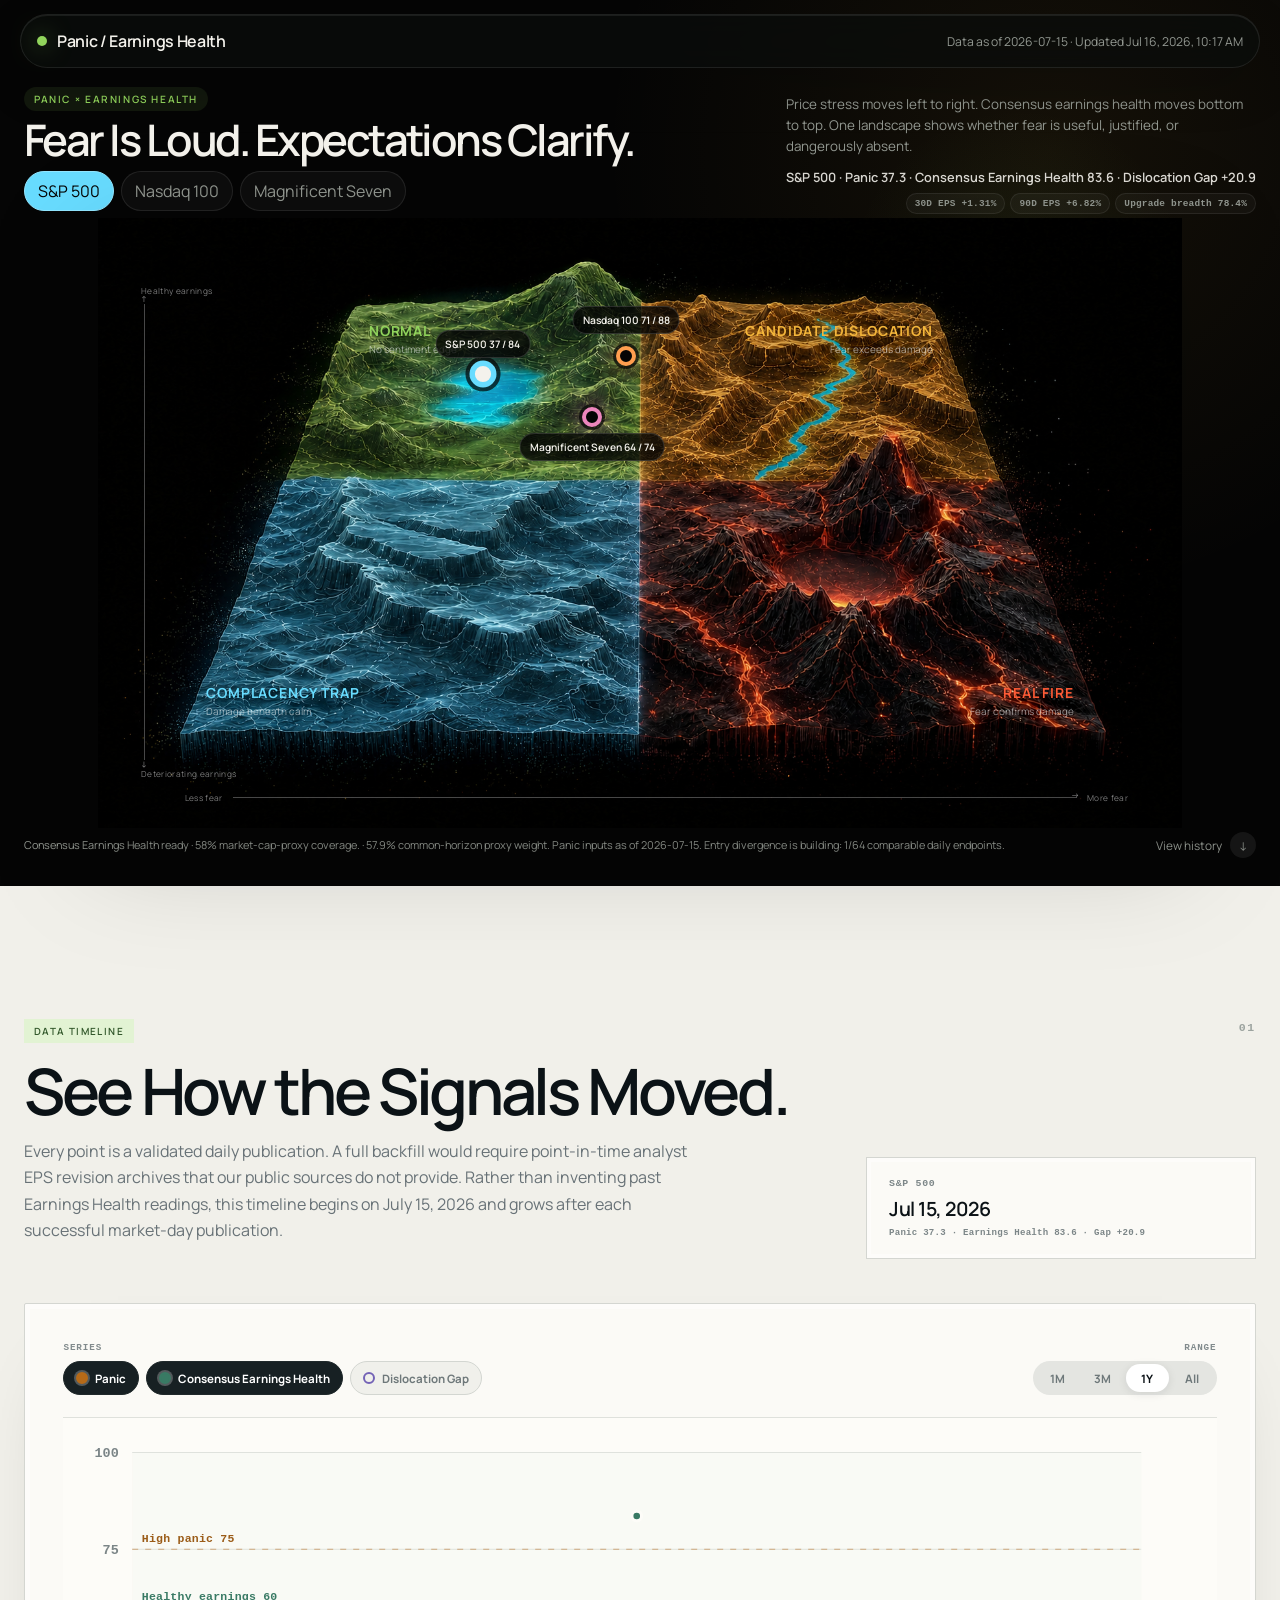
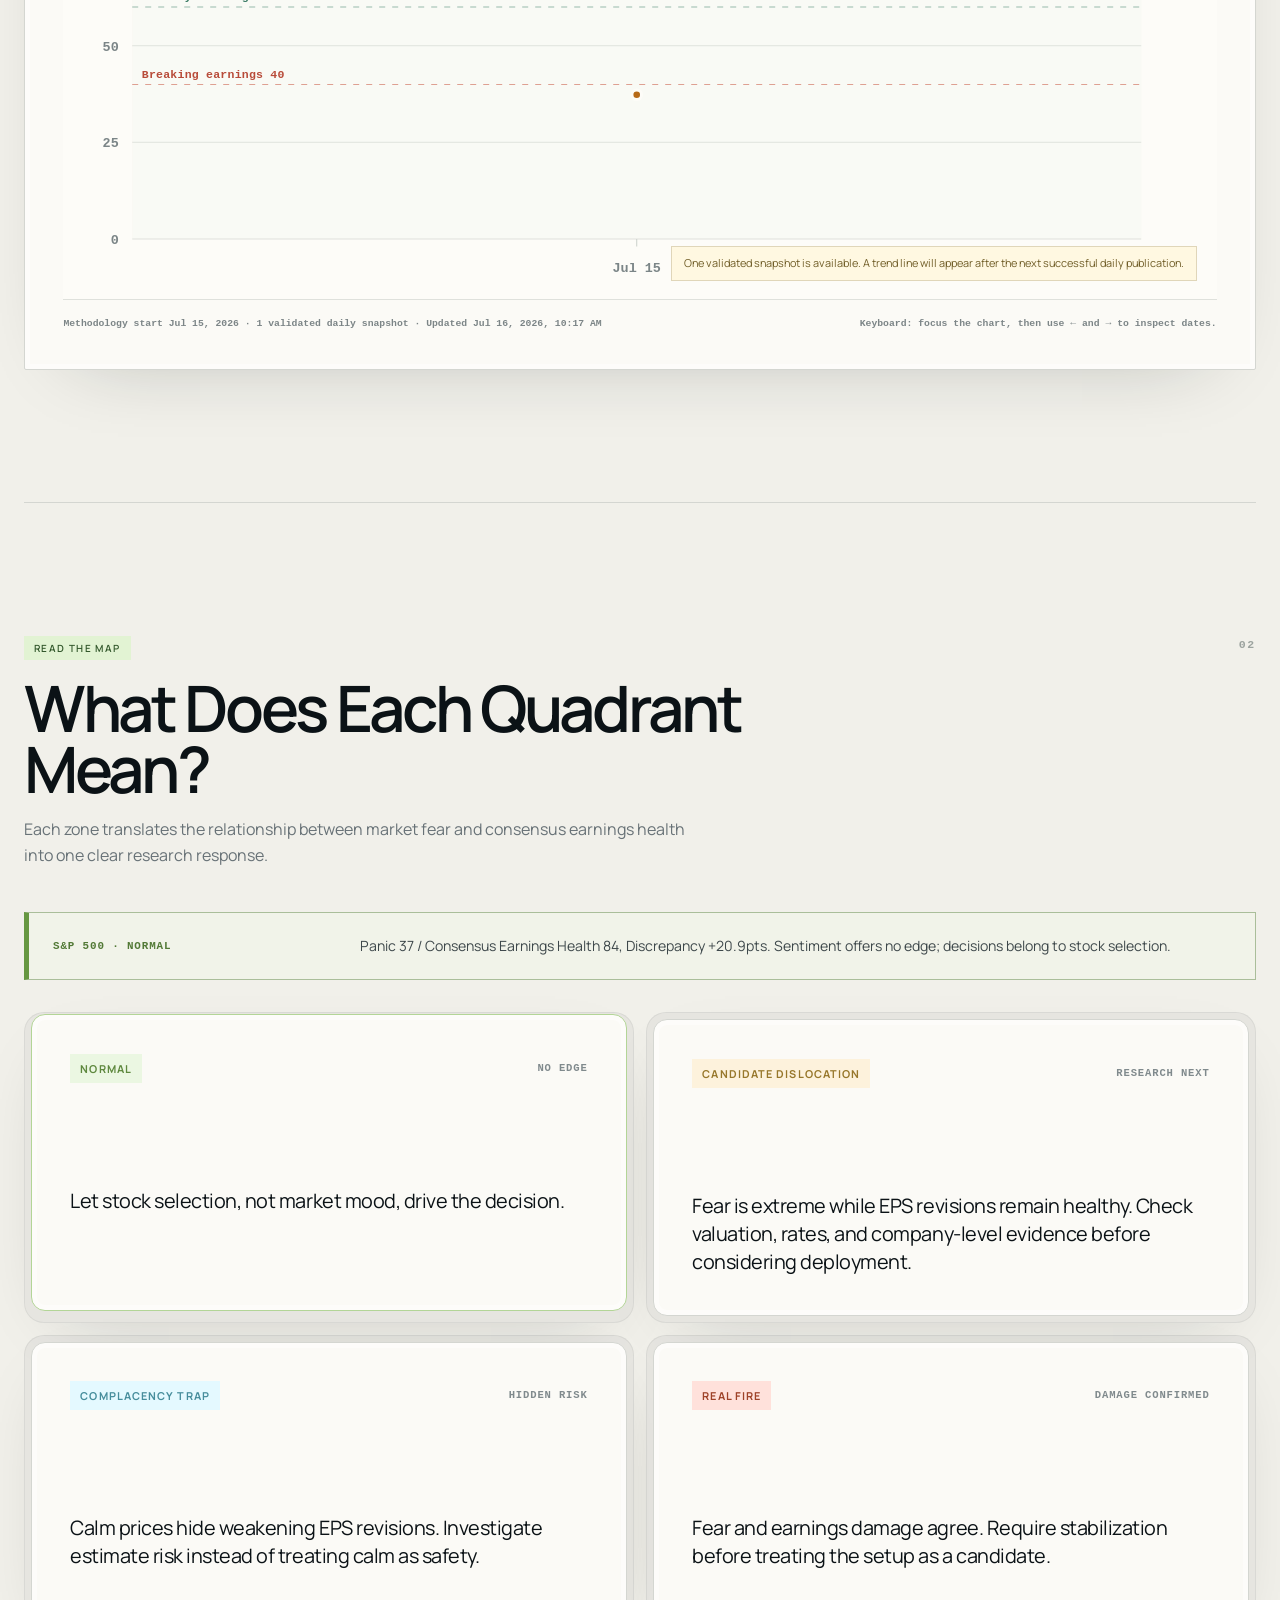
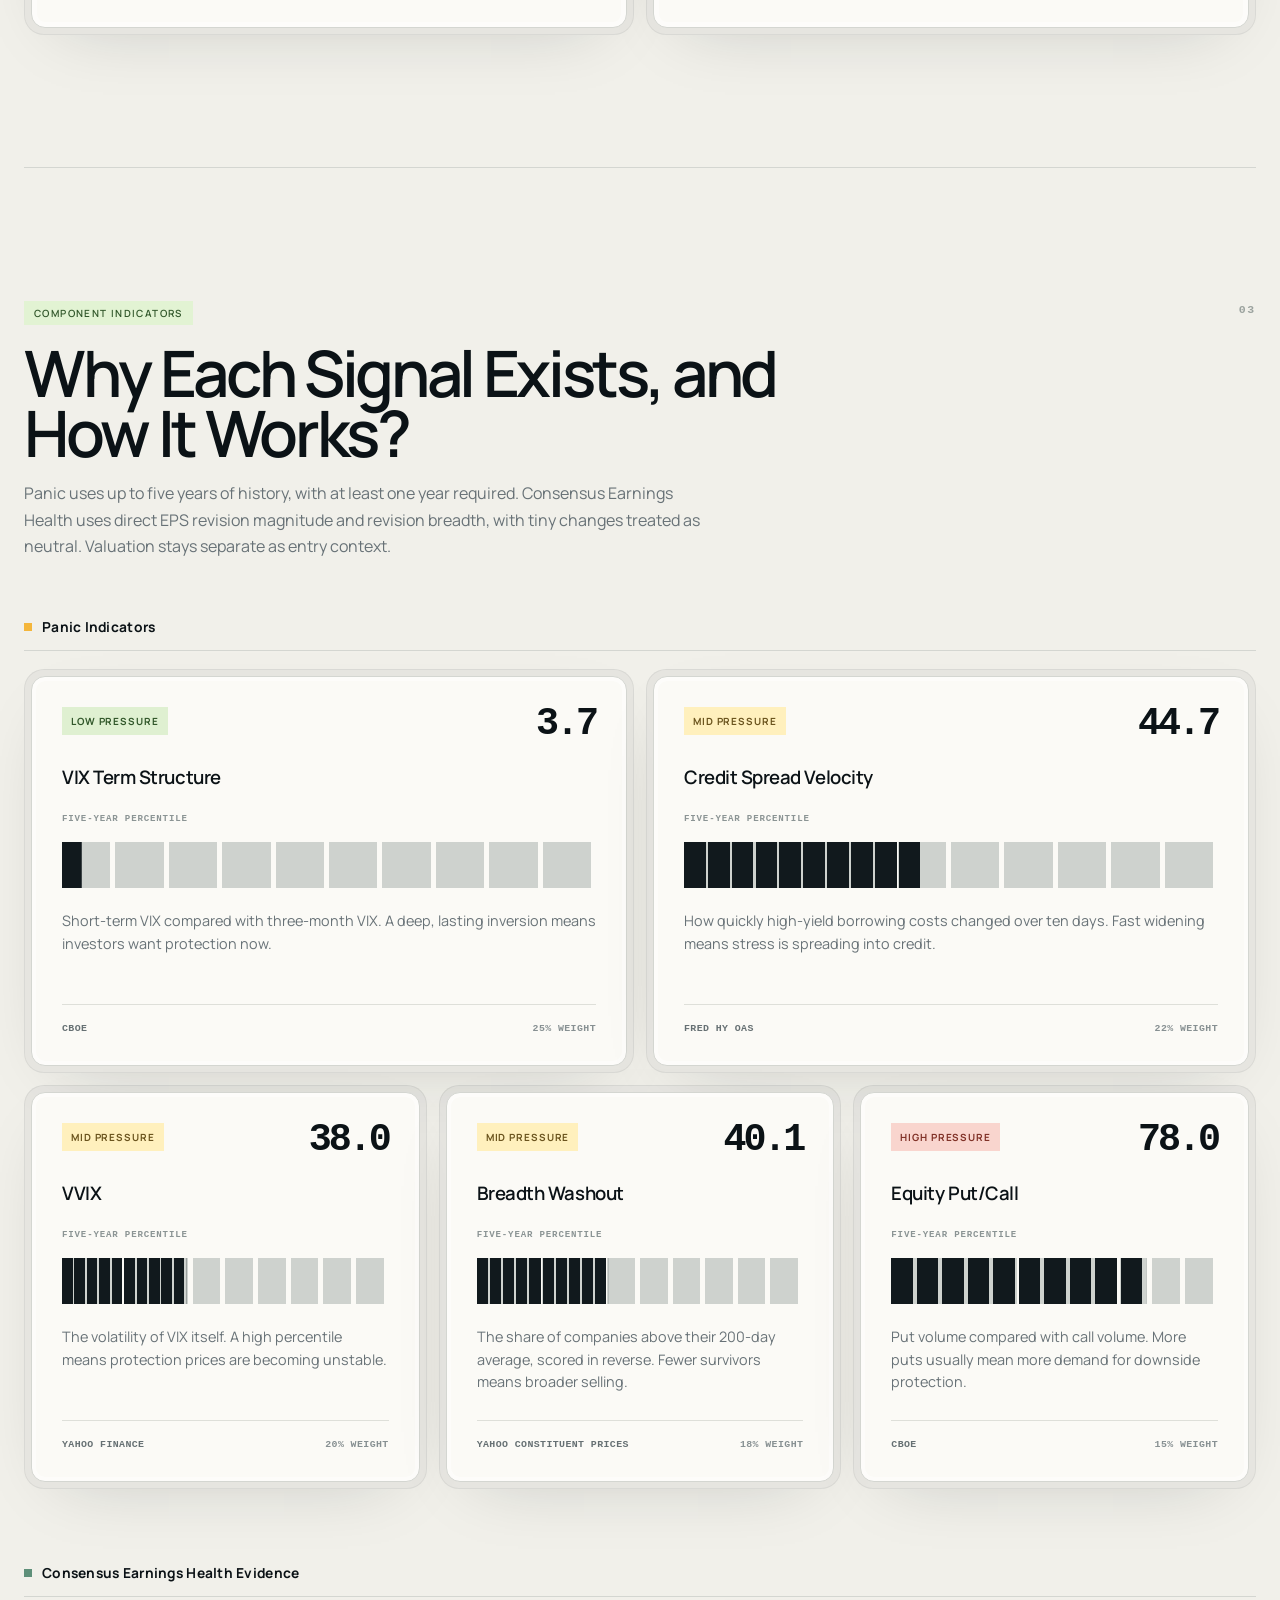
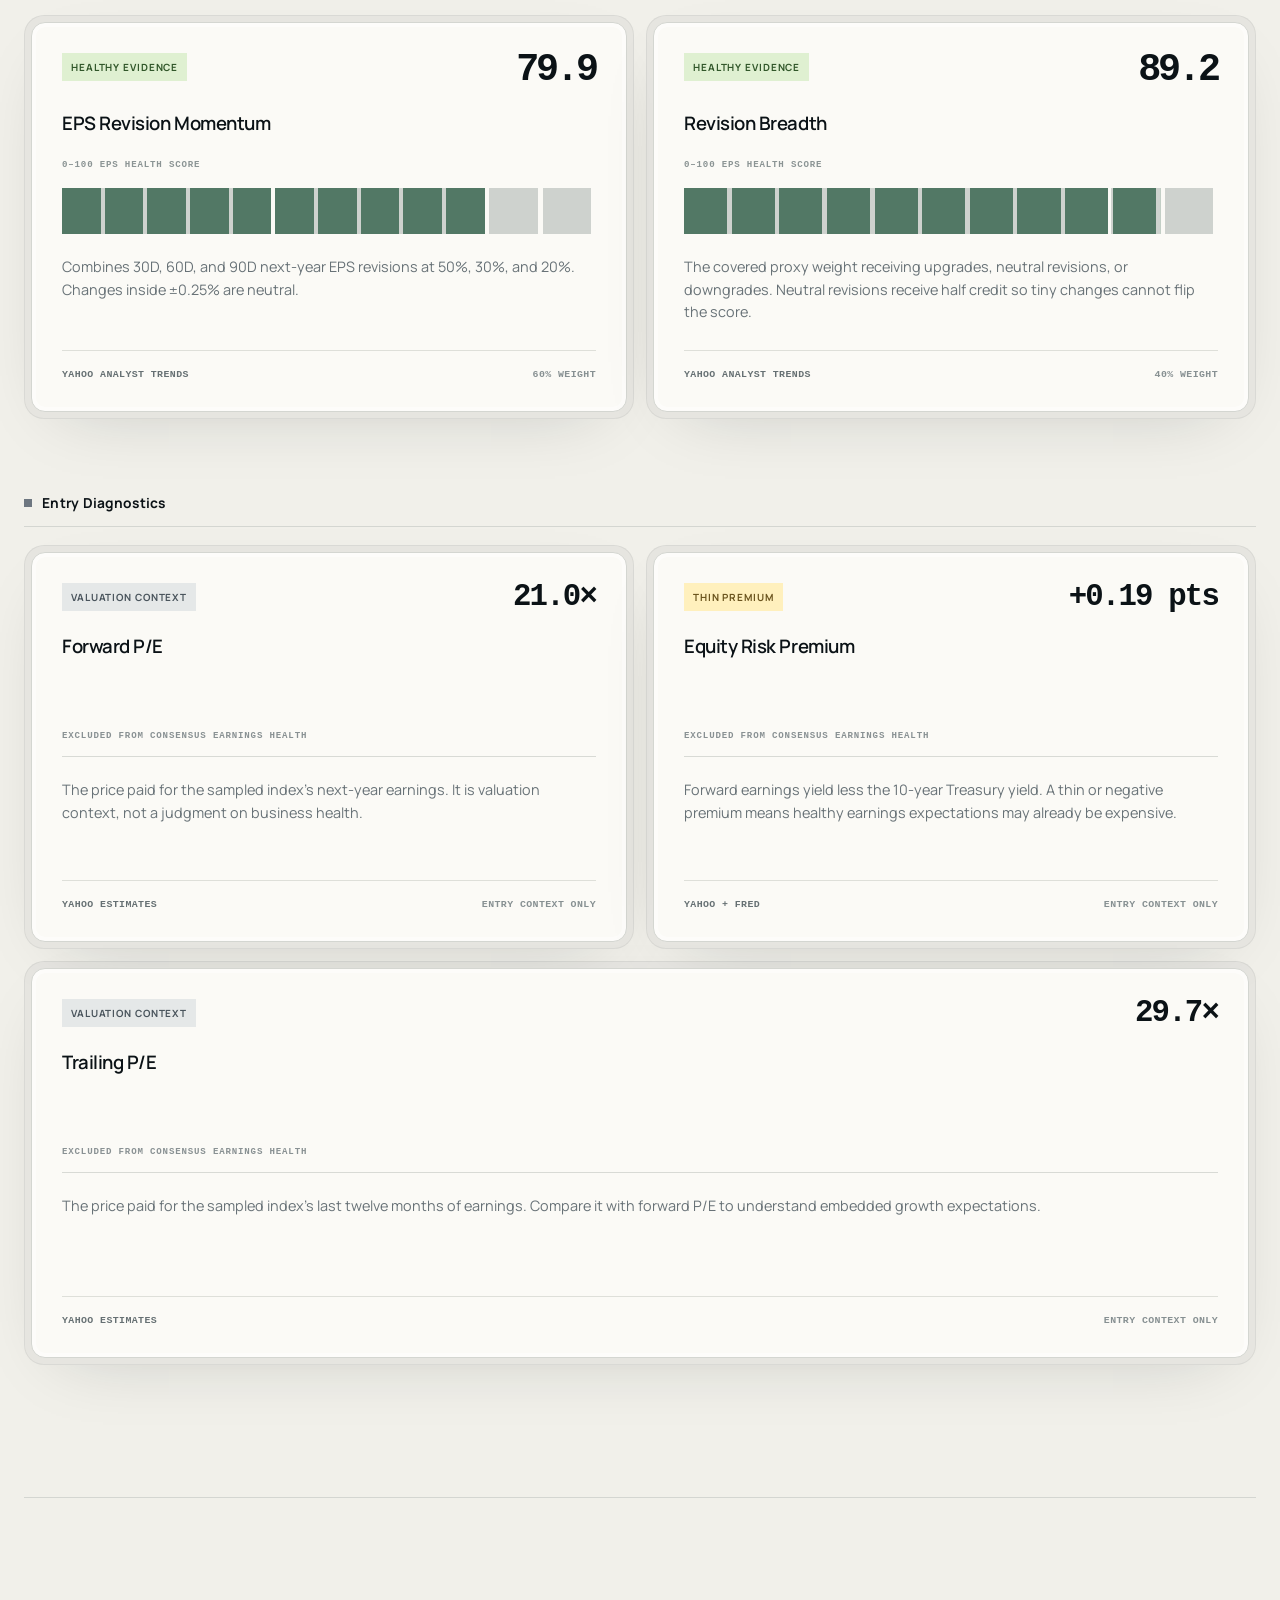
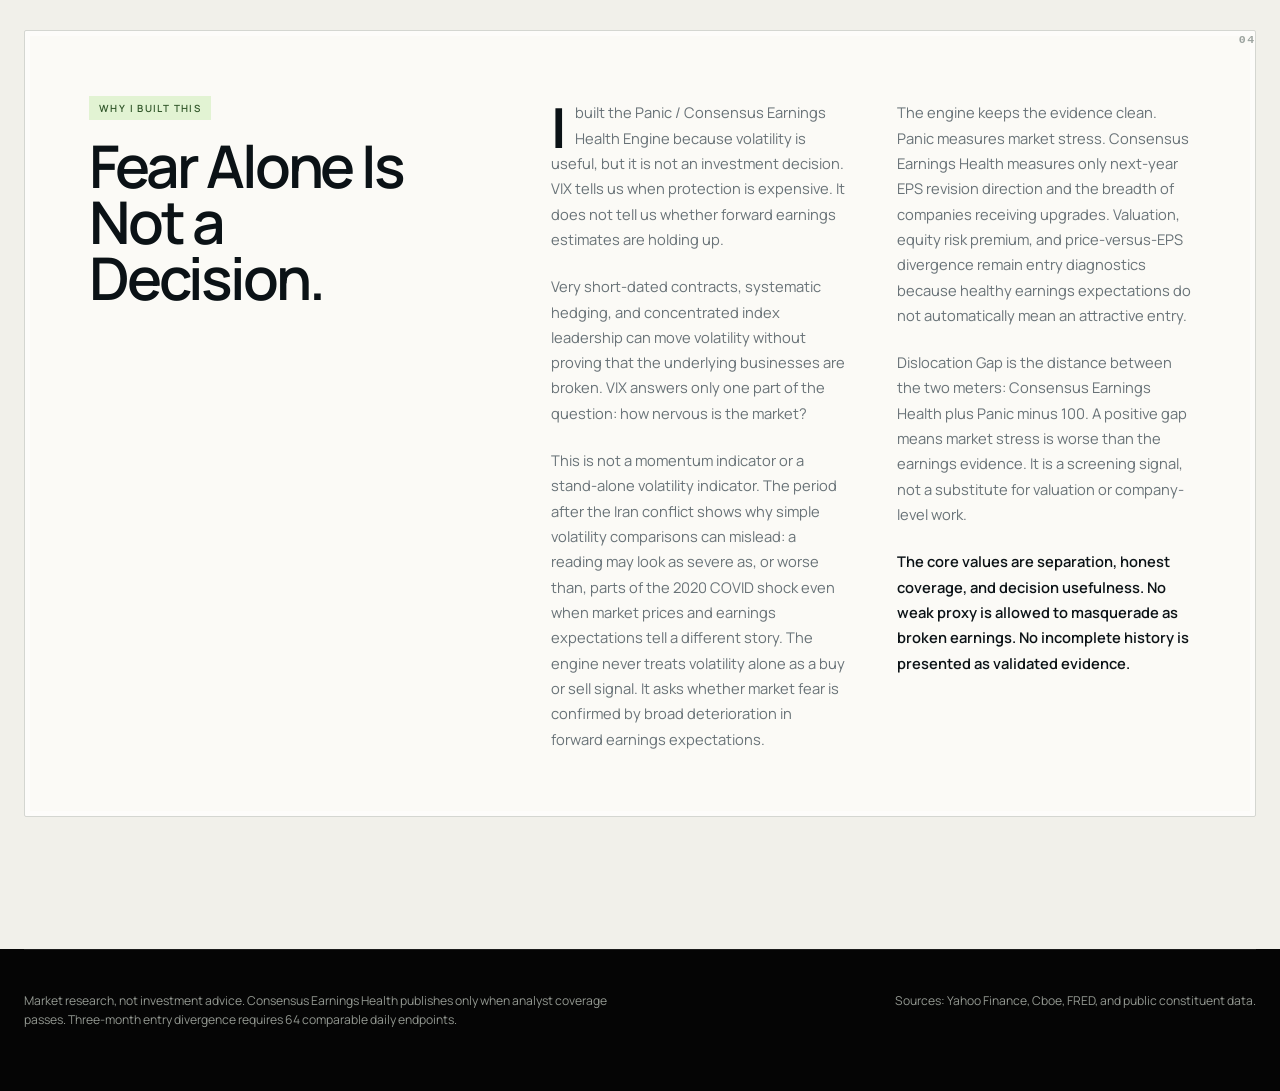
==== commit e50fb2b3: "Polish verdicts and English timeline" ====
--- a/index.html
+++ b/index.html
@@ -62,7 +62,7 @@
         <div class="section-heading">
           <p class="eyebrow">DATA TIMELINE</p>
           <h2 id="timeline-title">See How the Signals Moved.</h2>
-          <p>Every point is a validated daily publication. The chart starts at the current methodology date and grows prospectively, so a short history is shown honestly as a warm-up period.</p>
+          <p>Every point is a validated daily publication. A full backfill would require point-in-time analyst EPS revision archives that our public sources do not provide. Rather than inventing past Earnings Health readings, this timeline begins on July 15, 2026 and grows after each successful market-day publication.</p>
         </div>
         <div class="timeline-latest" id="timeline-latest" aria-live="polite"></div>
       </div>
@@ -117,7 +117,6 @@
       <div class="verdict-grid">
         <div class="card-shell normal-shell"><article class="verdict-card normal-verdict" data-quadrant="normal"><div class="verdict-top"><span>Normal</span><small>No edge</small></div><p>Let stock selection, not market mood, drive the decision.</p></article></div>
         <div class="card-shell golden-shell"><article class="verdict-card golden-verdict" data-quadrant="golden"><div class="verdict-top"><span>Candidate Dislocation</span><small>Research next</small></div><p>Fear is extreme while EPS revisions remain healthy. Check valuation, rates, and company-level evidence before considering deployment.</p></article></div>
-        <div class="card-shell watch-shell"><article class="verdict-card watch-verdict" data-quadrant="watch"><div class="verdict-top"><span>Watch</span><small>Wait for agreement</small></div><p>Fear is high, but earnings evidence is mixed. Wait for revision direction and breadth to agree before acting.</p></article></div>
         <div class="card-shell trap-shell"><article class="verdict-card trap-verdict" data-quadrant="trap"><div class="verdict-top"><span>Complacency Trap</span><small>Hidden risk</small></div><p>Calm prices hide weakening EPS revisions. Investigate estimate risk instead of treating calm as safety.</p></article></div>
         <div class="card-shell fire-shell"><article class="verdict-card fire-verdict" data-quadrant="fire"><div class="verdict-top"><span>Real Fire</span><small>Damage confirmed</small></div><p>Fear and earnings damage agree. Require stabilization before treating the setup as a candidate.</p></article></div>
       </div>
--- a/styles.css
+++ b/styles.css
@@ -327,6 +327,7 @@
   background: rgba(11, 18, 22, .045);
   box-shadow: 0 22px 70px -38px rgba(20, 29, 26, .22);
 }
+.card-shell { display: grid; }
 .verdict-card {
   position: relative;
   min-height: 286px;
@@ -344,12 +345,8 @@
 .verdict-card.is-current { transform: translateY(-5px); border-color: color-mix(in srgb, var(--verdict-color) 50%, var(--paper-rule)); }
 .normal-verdict { --verdict-color: var(--normal); }
 .golden-verdict { --verdict-color: var(--gold); }
-.watch-verdict { --verdict-color: #8c7acb; }
 .trap-verdict { --verdict-color: var(--ice); }
 .fire-verdict { --verdict-color: var(--fire); }
-.watch-shell { grid-column: 1 / -1; }
-.watch-verdict { min-height: 220px; }
-.watch-verdict p { margin-top: 62px; }
 
 .why-layout {
   display: grid;
@@ -453,7 +450,6 @@
 
 @media (max-width: 700px) {
   .verdict-grid { grid-template-columns: 1fr; }
-  .watch-shell { grid-column: auto; }
   .current-verdict { grid-template-columns: 1fr; gap: 10px; }
   .timeline-controls { flex-direction: column; }
   .timeline-range-block { justify-items: start; }
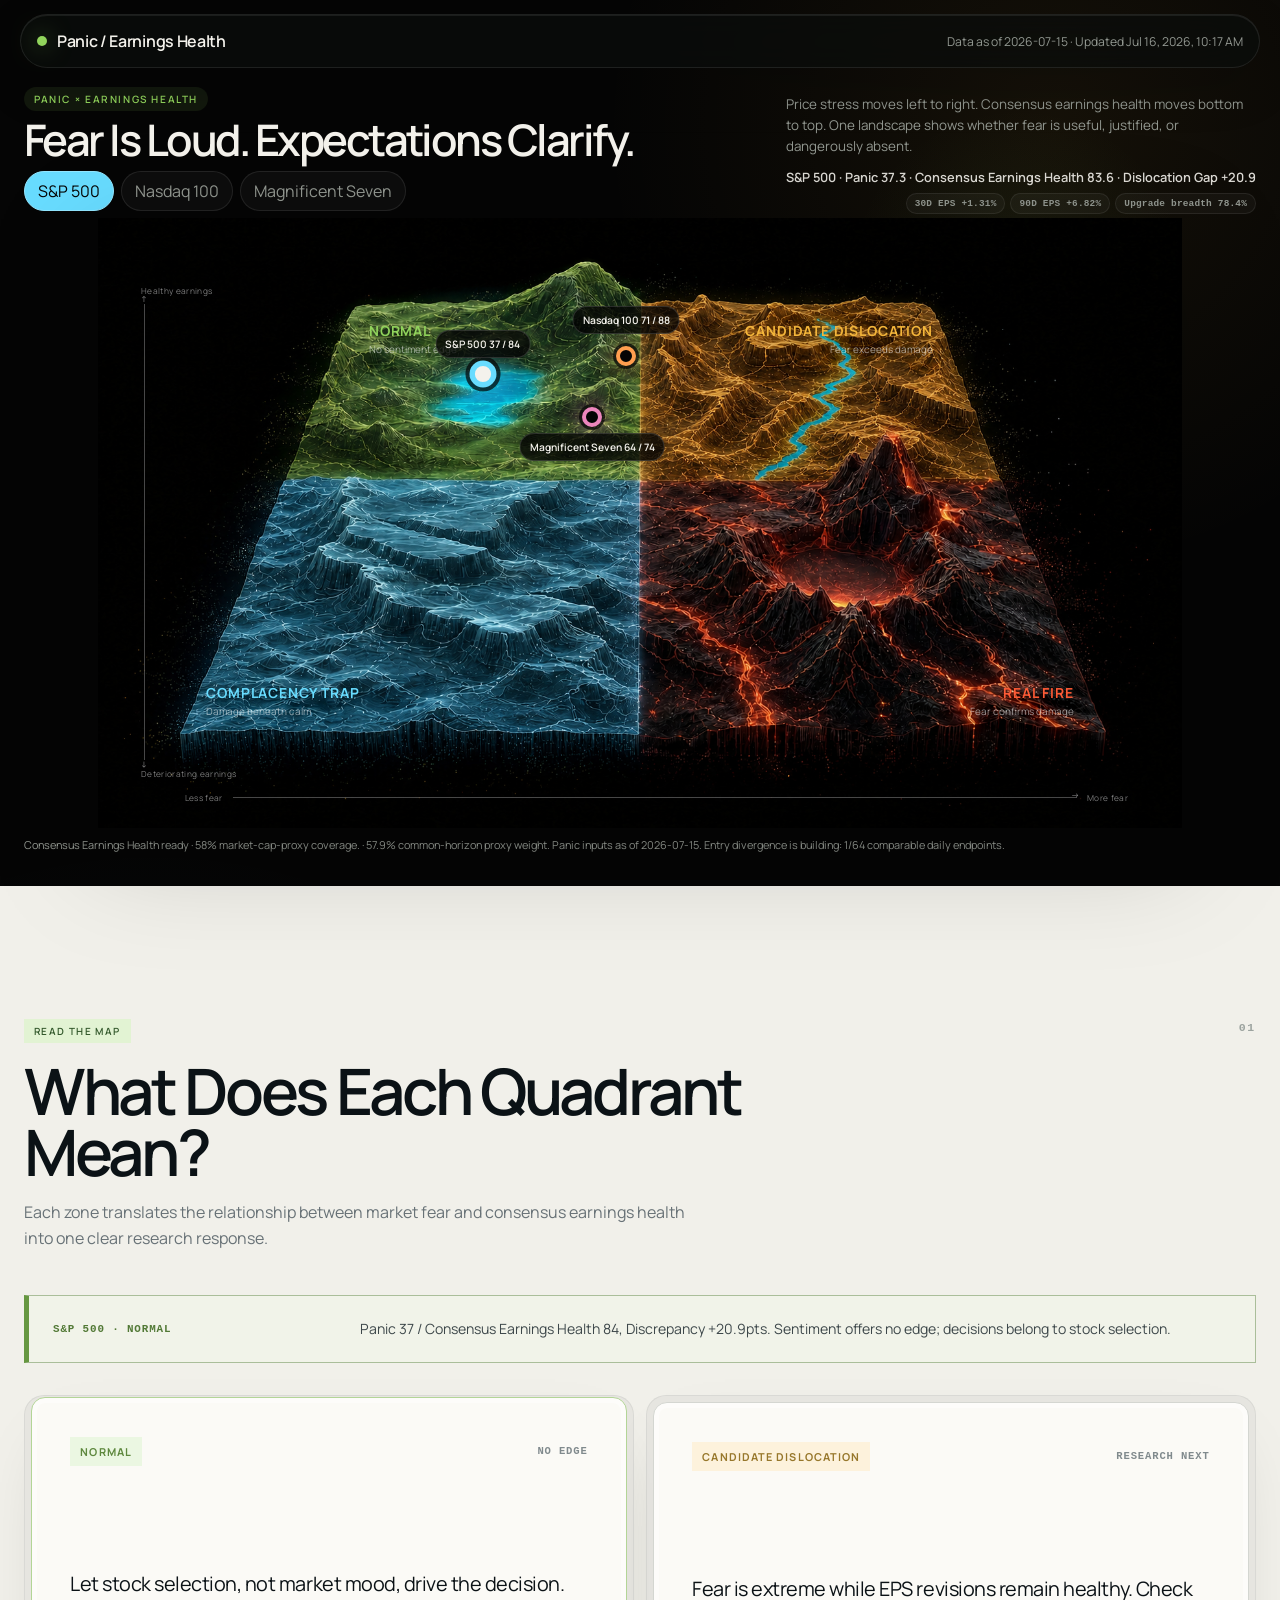
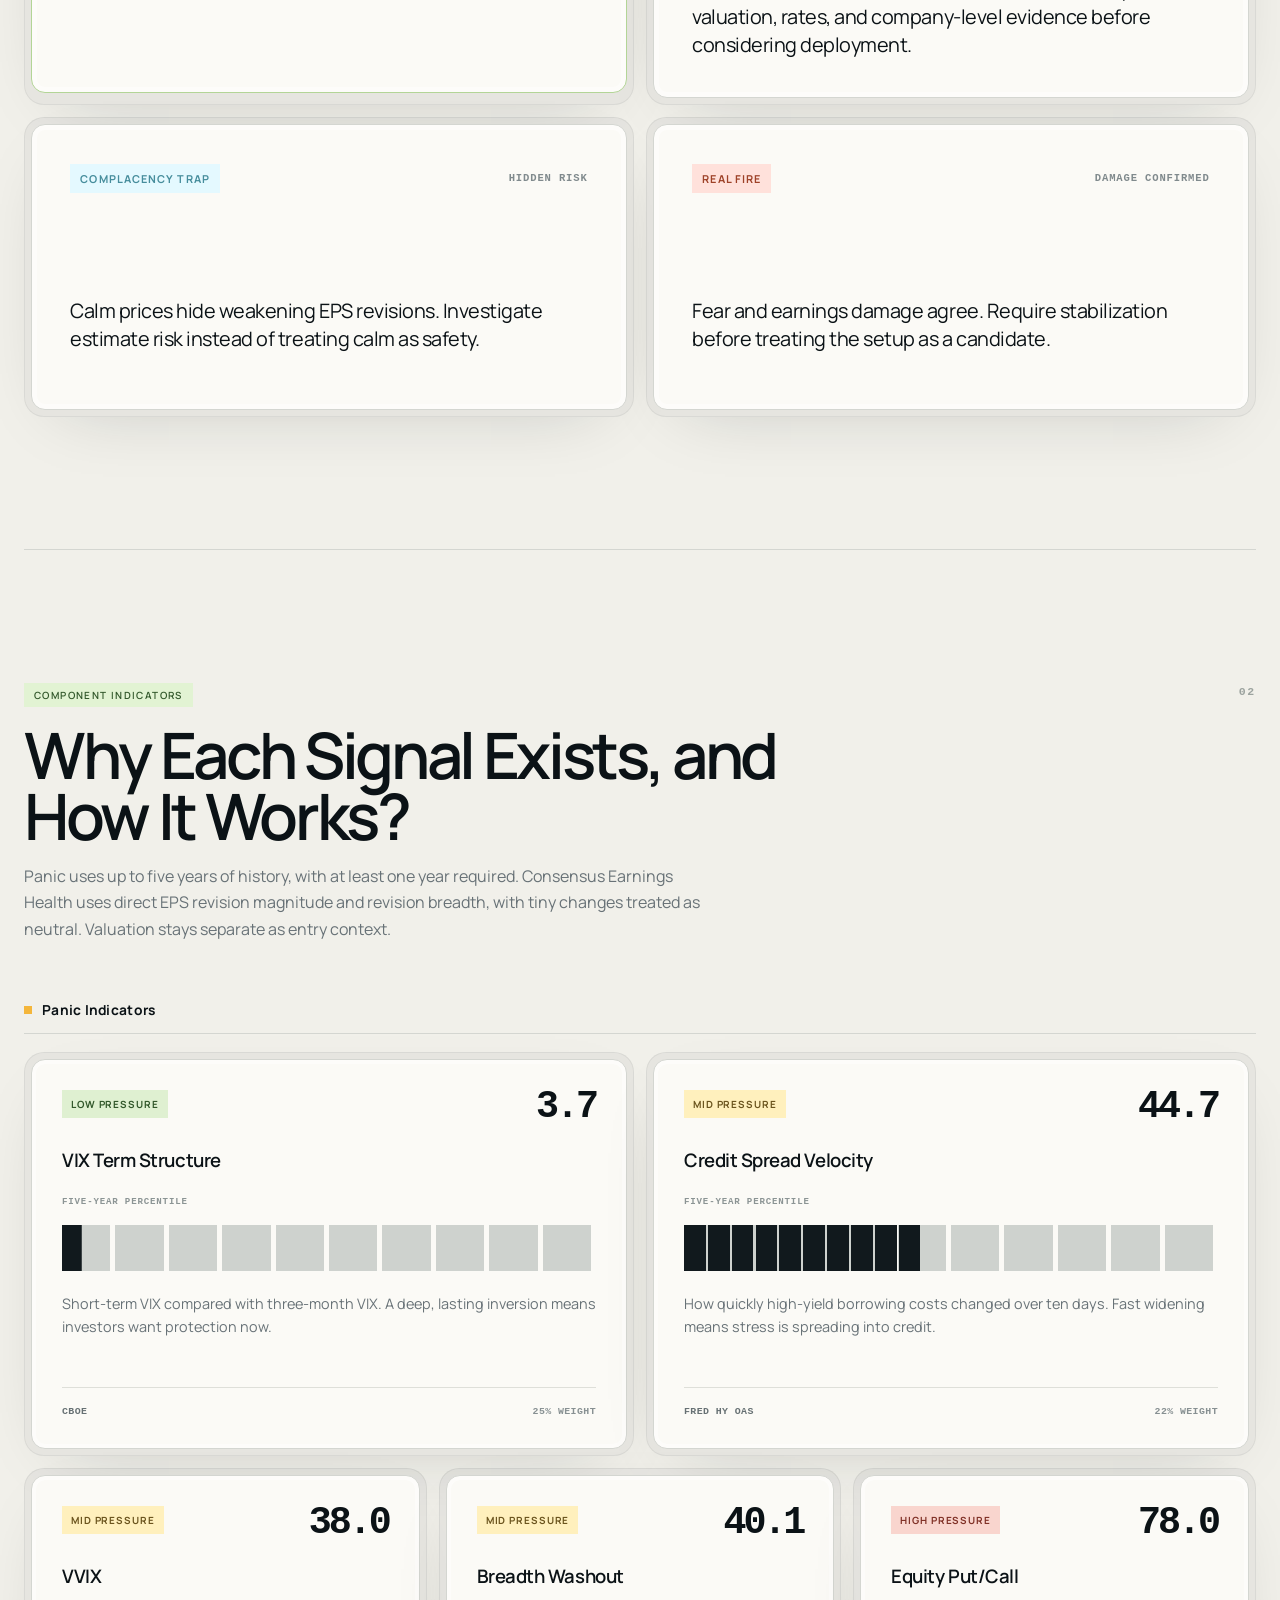
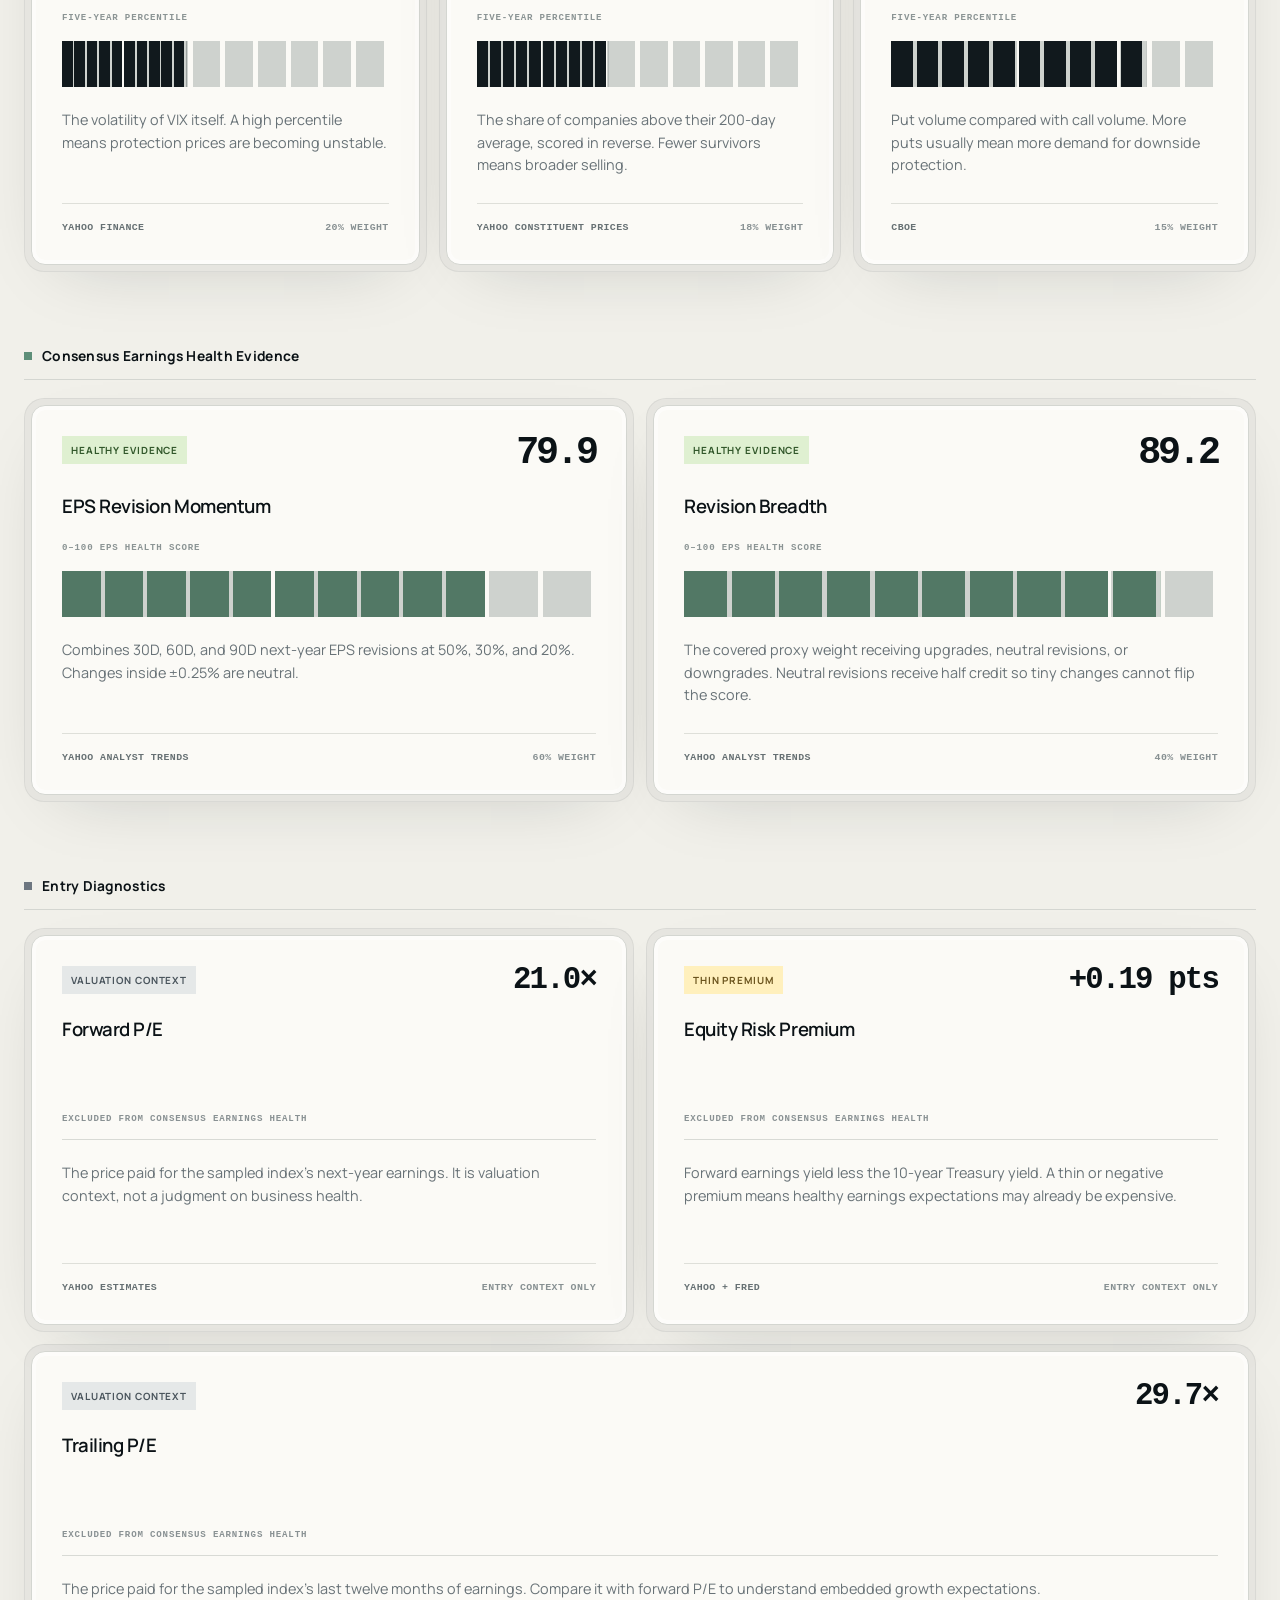
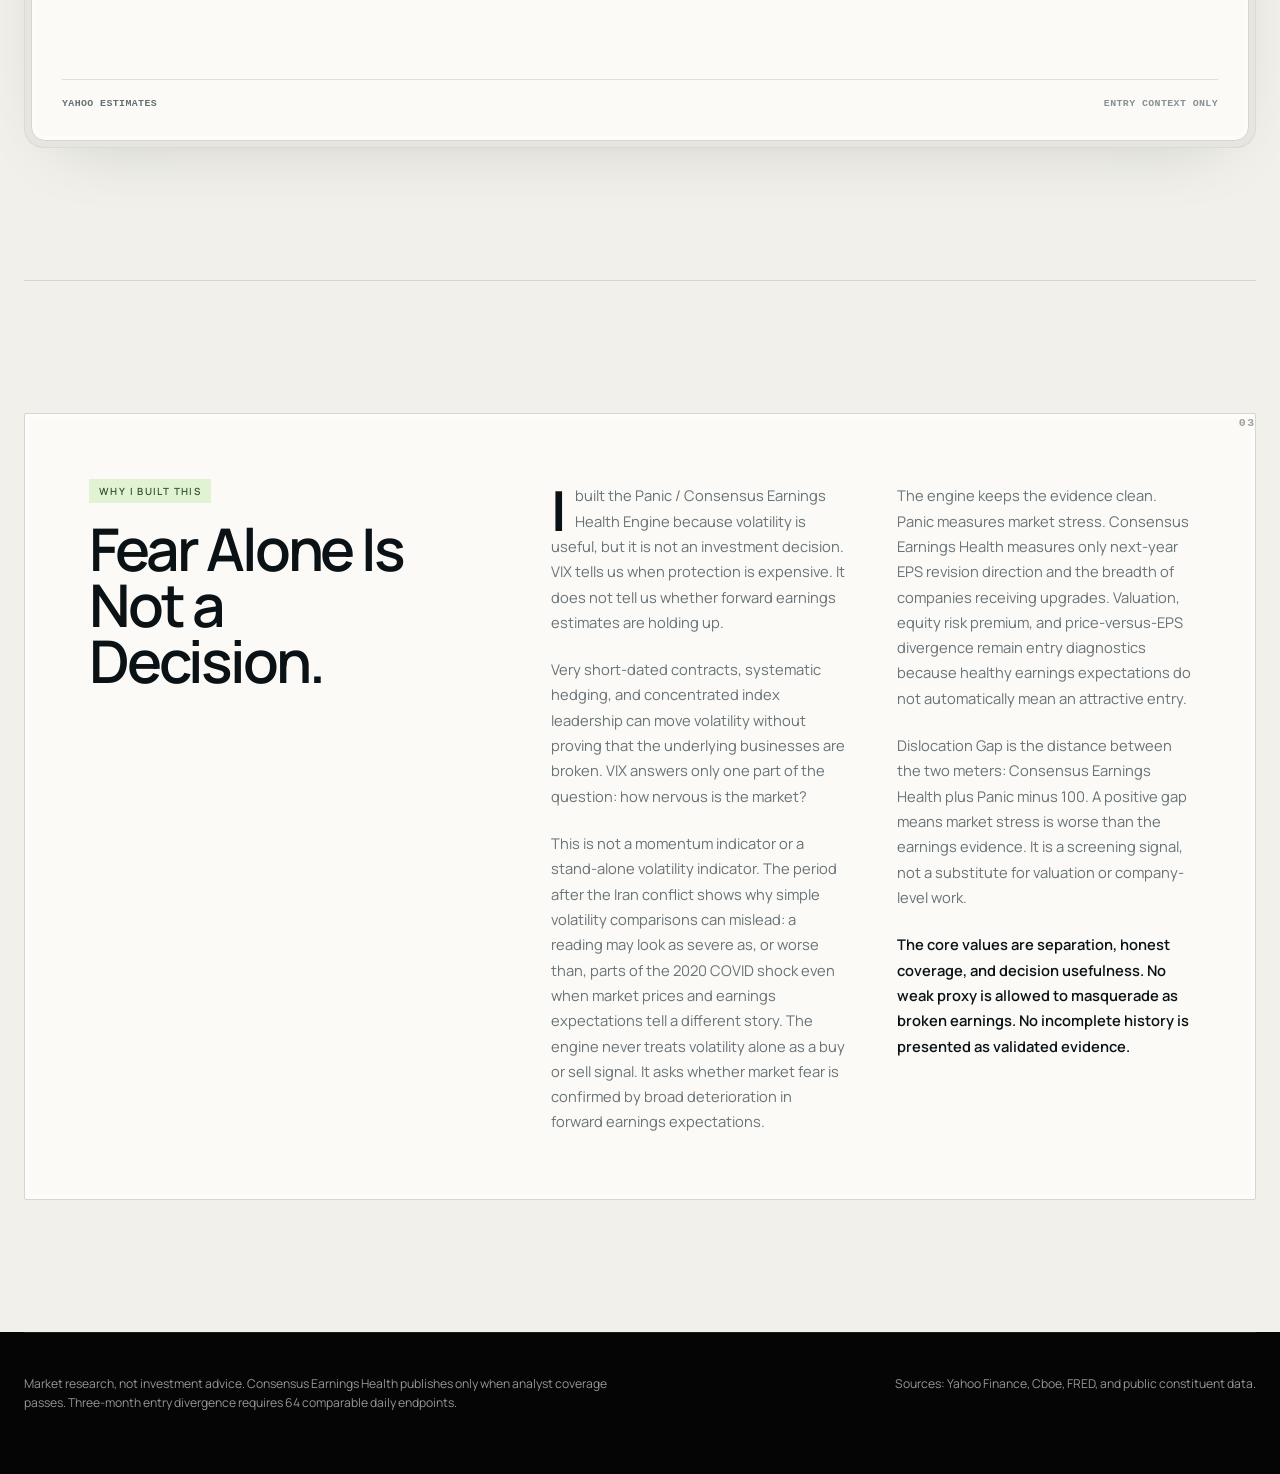
==== commit faf51a82: "Remove timeline from website" ====
--- a/index.html
+++ b/index.html
@@ -51,60 +51,12 @@
 
       <div class="hero-foot">
         <p class="warmup" id="warmup"></p>
-        <a class="scroll-cue" href="#timeline-title"><span>View history</span><i aria-hidden="true">↓</i></a>
       </div>
     </section>
 
     <div class="report-shell">
-    <section class="timeline-section report-section reveal" aria-labelledby="timeline-title">
+    <section class="verdict-section report-section reveal" aria-labelledby="meaning-title">
       <div class="section-number" aria-hidden="true">01</div>
-      <div class="timeline-heading-row">
-        <div class="section-heading">
-          <p class="eyebrow">DATA TIMELINE</p>
-          <h2 id="timeline-title">See How the Signals Moved.</h2>
-          <p>Every point is a validated daily publication. A full backfill would require point-in-time analyst EPS revision archives that our public sources do not provide. Rather than inventing past Earnings Health readings, this timeline begins on July 15, 2026 and grows after each successful market-day publication.</p>
-        </div>
-        <div class="timeline-latest" id="timeline-latest" aria-live="polite"></div>
-      </div>
-
-      <div class="timeline-panel">
-        <div class="timeline-controls">
-          <div class="timeline-control-block">
-            <span class="timeline-control-label">Series</span>
-            <div class="timeline-toggle-group" id="timeline-series" role="group" aria-label="Choose timeline series">
-              <button class="timeline-toggle series-toggle" type="button" data-series="panic" aria-pressed="true" style="--series-color: #b66a18">Panic</button>
-              <button class="timeline-toggle series-toggle" type="button" data-series="fundamentals" aria-pressed="true" style="--series-color: #397a64">Consensus Earnings Health</button>
-              <button class="timeline-toggle series-toggle" type="button" data-series="gap" aria-pressed="false" style="--series-color: #7463b6">Dislocation Gap</button>
-            </div>
-          </div>
-          <div class="timeline-control-block timeline-range-block">
-            <span class="timeline-control-label">Range</span>
-            <div class="timeline-toggle-group range-toggles" id="timeline-ranges" role="group" aria-label="Choose timeline range">
-              <button class="timeline-toggle" type="button" data-range="1M" aria-pressed="false">1M</button>
-              <button class="timeline-toggle" type="button" data-range="3M" aria-pressed="false">3M</button>
-              <button class="timeline-toggle" type="button" data-range="1Y" aria-pressed="true">1Y</button>
-              <button class="timeline-toggle" type="button" data-range="All" aria-pressed="false">All</button>
-            </div>
-          </div>
-        </div>
-
-        <div class="timeline-chart-shell" id="timeline-chart-shell">
-          <svg id="timeline-chart" class="timeline-chart" viewBox="0 0 1200 500" role="img" tabindex="0" aria-labelledby="timeline-chart-title timeline-chart-desc">
-            <title id="timeline-chart-title">Sentiment indicator history</title>
-            <desc id="timeline-chart-desc">Focus the chart and use the left and right arrow keys to inspect validated daily readings.</desc>
-          </svg>
-          <div class="timeline-tooltip" id="timeline-tooltip" role="status" aria-live="polite"></div>
-          <p class="timeline-state" id="timeline-state" role="status"></p>
-        </div>
-        <div class="timeline-foot">
-          <p id="timeline-methodology">Loading timeline…</p>
-          <p class="timeline-keyboard">Keyboard: focus the chart, then use ← and → to inspect dates.</p>
-        </div>
-      </div>
-    </section>
-
-    <section class="verdict-section report-section reveal" aria-labelledby="meaning-title">
-      <div class="section-number" aria-hidden="true">02</div>
       <div class="section-heading">
         <p class="eyebrow">READ THE MAP</p>
         <h2 id="meaning-title">What Does Each Quadrant Mean?</h2>
@@ -123,7 +75,7 @@
     </section>
 
     <section class="components-section report-section reveal" aria-labelledby="components-title">
-      <div class="section-number" aria-hidden="true">03</div>
+      <div class="section-number" aria-hidden="true">02</div>
       <div class="section-heading">
         <p class="eyebrow">COMPONENT INDICATORS</p>
         <h2 id="components-title">Why Each Signal Exists, and How It Works?</h2>
@@ -146,7 +98,7 @@
     </section>
 
     <section class="why-section report-section reveal" aria-labelledby="why-title">
-      <div class="section-number" aria-hidden="true">04</div>
+      <div class="section-number" aria-hidden="true">03</div>
       <div class="why-layout">
         <div class="section-heading">
           <p class="eyebrow">WHY I BUILT THIS</p>
--- a/styles.css
+++ b/styles.css
@@ -50,7 +50,7 @@
 .asof { margin: 0; color: var(--muted); font-size: .76rem; }
 
 main { overflow: clip; }
-.hero, .timeline-section, .why-section, .components-section, .verdict-section, footer { width: min(1440px, calc(100% - 48px)); margin-inline: auto; }
+.hero, .why-section, .components-section, .verdict-section, footer { width: min(1440px, calc(100% - 48px)); margin-inline: auto; }
 .hero {
   position: relative;
   min-height: calc(100dvh - 82px);
@@ -110,7 +110,7 @@
 .scope-tab:hover { transform: translateY(-2px) scale(1.02); color: var(--text); }
 .scope-tab:active { transform: scale(.98); }
 .scope-tab[aria-pressed="true"] { color: var(--bg); background: var(--scope-color); border-color: color-mix(in srgb, var(--scope-color) 72%, white); }
-.scope-tab:focus-visible, .market-point:focus-visible, .scroll-cue:focus-visible { outline: 3px solid var(--ice); outline-offset: 3px; }
+.scope-tab:focus-visible, .market-point:focus-visible { outline: 3px solid var(--ice); outline-offset: 3px; }
 .reading-stack { display: grid; justify-items: end; gap: 7px; }
 .selected-reading { margin: 0; color: rgba(244, 242, 236, .9); font-size: clamp(.74rem, 1vw, .9rem); font-weight: 600; text-align: right; white-space: nowrap; }
 .evidence-strip { display: flex; flex-wrap: wrap; justify-content: flex-end; gap: 5px; }
@@ -178,10 +178,6 @@
 
 .hero-foot { min-height: 34px; display: flex; align-items: center; justify-content: space-between; gap: 20px; }
 .warmup { max-width: 1050px; margin: 0; color: var(--muted); font-size: clamp(.68rem, .83vw, .79rem); line-height: 1.45; }
-.scroll-cue { flex: none; display: inline-flex; align-items: center; gap: 8px; color: var(--muted); font-size: .74rem; text-decoration: none; transition: transform .5s cubic-bezier(.16, 1, .3, 1), opacity .5s cubic-bezier(.16, 1, .3, 1); }
-.scroll-cue i { display: grid; width: 26px; height: 26px; place-items: center; border-radius: 50%; background: rgba(255, 255, 255, .07); font-style: normal; }
-.scroll-cue:hover { color: var(--text); transform: translateY(2px); }
-
 .report-shell {
   --paper: #f1f0ea;
   --card: #fbfaf6;
@@ -199,111 +195,6 @@
 .report-shell .section-heading > p:not(.eyebrow) { max-width: 680px; color: var(--paper-muted); line-height: 1.65; }
 .report-shell .eyebrow { margin-bottom: 18px; border-radius: 0; background: #e2f3d3; color: #31572a; font-size: .62rem; letter-spacing: .14em; }
 .report-shell h2 { color: var(--ink); font-size: clamp(2.8rem, 5vw, 5.7rem); }
-
-.timeline-heading-row { display: grid; grid-template-columns: minmax(0, 1fr) minmax(260px, 390px); gap: 54px; align-items: end; }
-.timeline-heading-row .section-heading { margin-bottom: 44px; }
-.timeline-latest {
-  min-height: 100px;
-  margin-bottom: 44px;
-  padding: 19px 22px;
-  display: grid;
-  align-content: center;
-  gap: 5px;
-  border: 1px solid var(--paper-rule);
-  background: var(--card);
-  box-shadow: inset 0 0 0 4px rgba(255, 255, 255, .52);
-}
-.timeline-latest span, .timeline-latest small { color: #7c8688; font: 700 .62rem/1.35 ui-monospace, monospace; letter-spacing: .07em; text-transform: uppercase; }
-.timeline-latest strong { color: var(--ink); font-size: 1.22rem; font-weight: 600; letter-spacing: -.025em; }
-.timeline-latest small { font-size: .57rem; letter-spacing: .025em; text-transform: none; }
-.timeline-panel {
-  padding: clamp(22px, 3vw, 40px);
-  border: 1px solid var(--paper-rule);
-  border-radius: 2px;
-  background: var(--card);
-  box-shadow: inset 0 0 0 5px rgba(255, 255, 255, .52), 0 30px 80px -54px rgba(20, 29, 26, .32);
-}
-.timeline-controls { display: flex; justify-content: space-between; gap: 24px; margin-bottom: 22px; }
-.timeline-control-block { display: grid; gap: 9px; }
-.timeline-range-block { justify-items: end; }
-.timeline-control-label { color: #818a8c; font: 700 .58rem/1 ui-monospace, monospace; letter-spacing: .1em; text-transform: uppercase; }
-.timeline-toggle-group { display: flex; flex-wrap: wrap; gap: 7px; }
-.timeline-toggle {
-  min-height: 34px;
-  padding: 7px 12px;
-  border: 1px solid #d3d6d1;
-  border-radius: 999px;
-  background: #f0f0eb;
-  color: #6e787a;
-  font-size: .72rem;
-  font-weight: 700;
-  cursor: pointer;
-  transition: color .3s ease, background .3s ease, border-color .3s ease, transform .3s ease;
-}
-.timeline-toggle:hover { transform: translateY(-1px); border-color: #aeb4af; color: var(--ink); }
-.timeline-toggle:focus-visible, .timeline-chart:focus-visible { outline: 3px solid #4d94ad; outline-offset: 3px; }
-.timeline-toggle[aria-pressed="true"] { border-color: #20292b; background: #172023; color: white; }
-.series-toggle { display: inline-flex; align-items: center; gap: 7px; }
-.series-toggle::before { width: 8px; height: 8px; border: 2px solid var(--series-color); border-radius: 50%; background: transparent; content: ""; }
-.series-toggle[aria-pressed="true"]::before { background: var(--series-color); box-shadow: 0 0 0 2px rgba(255, 255, 255, .26); }
-.range-toggles { padding: 3px; gap: 2px; border-radius: 999px; background: #e4e5e1; }
-.range-toggles .timeline-toggle { min-width: 43px; min-height: 28px; padding: 5px 9px; border: 0; background: transparent; }
-.range-toggles .timeline-toggle[aria-pressed="true"] { background: white; color: var(--ink); box-shadow: 0 2px 10px rgba(18, 26, 29, .09); }
-.timeline-chart-shell { position: relative; min-height: 330px; overflow: hidden; border-block: 1px solid #dfe1dc; background: #fdfcf8; }
-.timeline-chart { display: block; width: 100%; height: auto; min-height: 330px; color: var(--ink); }
-.timeline-chart[hidden] { display: none; }
-#timeline-title { scroll-margin-top: 100px; }
-.timeline-plot { fill: rgba(244, 245, 240, .45); }
-.timeline-grid { stroke: #dfe2dd; stroke-width: 1; vector-effect: non-scaling-stroke; }
-.timeline-axis-label, .timeline-date-label { fill: #7b8587; font: 600 14px/1 ui-monospace, monospace; }
-.gap-axis-label { fill: #7463b6; }
-.timeline-x-tick { stroke: #cbd0ca; stroke-width: 1; vector-effect: non-scaling-stroke; }
-.timeline-threshold { stroke-width: 1; stroke-dasharray: 6 7; opacity: .5; vector-effect: non-scaling-stroke; }
-.timeline-threshold.panic { stroke: #b66a18; }
-.timeline-threshold.healthy { stroke: #397a64; }
-.timeline-threshold.broken { stroke: #c44831; }
-.timeline-threshold.gap { stroke: #7463b6; }
-.timeline-threshold-label { font: 700 12px/1 ui-monospace, monospace; letter-spacing: .02em; }
-.timeline-threshold-label.panic { fill: #9b5c18; }
-.timeline-threshold-label.healthy { fill: #397a64; }
-.timeline-threshold-label.broken { fill: #b84b39; }
-.timeline-threshold-label.gap { fill: #7463b6; }
-.timeline-line { fill: none; stroke-width: 3; stroke-linecap: round; stroke-linejoin: round; vector-effect: non-scaling-stroke; }
-.timeline-endpoint { stroke: #fdfcf8; stroke-width: 3; vector-effect: non-scaling-stroke; }
-.timeline-hit-area { fill: transparent; cursor: crosshair; }
-.timeline-cursor-line { stroke: #697376; stroke-width: 1; stroke-dasharray: 4 5; vector-effect: non-scaling-stroke; }
-.timeline-cursor-dot { stroke: white; stroke-width: 3; vector-effect: non-scaling-stroke; }
-.timeline-tooltip {
-  position: absolute;
-  z-index: 3;
-  top: 22px;
-  width: min(235px, calc(100% - 28px));
-  padding: 13px 14px;
-  border: 1px solid rgba(21, 30, 32, .16);
-  background: rgba(251, 250, 246, .96);
-  color: var(--ink);
-  box-shadow: 0 18px 44px -20px rgba(17, 25, 28, .42);
-  opacity: 0;
-  transform: translateX(-50%) translateY(-5px);
-  pointer-events: none;
-  transition: opacity .18s ease, transform .18s ease;
-}
-.timeline-tooltip.is-visible { opacity: 1; transform: translateX(-50%) translateY(0); }
-.timeline-tooltip[data-align="left"] { transform: translateX(0) translateY(-5px); }
-.timeline-tooltip[data-align="left"].is-visible { transform: translateX(0); }
-.timeline-tooltip[data-align="right"] { transform: translateX(-100%) translateY(-5px); }
-.timeline-tooltip[data-align="right"].is-visible { transform: translateX(-100%); }
-.timeline-tooltip time { display: block; margin-bottom: 9px; color: #697376; font: 700 .61rem/1 ui-monospace, monospace; letter-spacing: .07em; text-transform: uppercase; }
-.timeline-tooltip span { display: flex; align-items: center; justify-content: space-between; gap: 12px; padding-top: 7px; border-top: 1px solid #e2e3de; }
-.timeline-tooltip i { display: inline-flex; align-items: center; gap: 7px; color: #626c6e; font-size: .65rem; font-style: normal; }
-.timeline-tooltip i::before { width: 7px; height: 7px; border-radius: 50%; background: var(--series-color); content: ""; }
-.timeline-tooltip strong { color: var(--ink); font: 700 .72rem/1 ui-monospace, monospace; }
-.timeline-state { display: none; margin: 0; color: #6d7779; font-size: .85rem; line-height: 1.55; text-align: center; }
-.timeline-state.is-visible:not(.is-note) { position: absolute; inset: 0; display: grid; place-items: center; padding: 40px; }
-.timeline-state.is-note { position: absolute; right: 20px; bottom: 18px; display: block; max-width: 530px; padding: 8px 12px; border: 1px solid #e0d6b9; background: rgba(255, 248, 224, .95); color: #705d27; font-size: .68rem; text-align: left; }
-.timeline-foot { display: flex; justify-content: space-between; gap: 20px; padding-top: 17px; color: #7c8587; font: 600 .61rem/1.45 ui-monospace, monospace; }
-.timeline-foot p { margin: 0; }
-.timeline-keyboard { text-align: right; }
 
 .verdict-grid { display: grid; grid-template-columns: repeat(2, minmax(0, 1fr)); gap: 12px; }
 .current-verdict {
@@ -428,7 +319,7 @@
 }
 
 @media (max-width: 900px) {
-  .site-header, .hero, .timeline-section, .why-section, .components-section, .verdict-section, footer { width: min(100% - 32px, 1440px); }
+  .site-header, .hero, .why-section, .components-section, .verdict-section, footer { width: min(100% - 32px, 1440px); }
   .hero { min-height: auto; padding: 42px 0 72px; display: block; }
   .hero-copy { grid-template-columns: 1fr; gap: 18px; margin-bottom: 28px; }
   .intro { margin-left: 0; }
@@ -440,9 +331,6 @@
   .hero-foot { margin-top: 10px; align-items: flex-start; }
   .report-section { padding: 104px 0; }
   .report-shell .section-number { top: 108px; }
-  .timeline-heading-row { grid-template-columns: 1fr; gap: 0; }
-  .timeline-heading-row .section-heading { margin-bottom: 28px; }
-  .timeline-latest { margin-bottom: 34px; }
   .why-layout { grid-template-columns: 1fr; }
   .why-copy { columns: 1; }
   .zone-label span, .axis, .point-label { display: none; }
@@ -451,8 +339,6 @@
 @media (max-width: 700px) {
   .verdict-grid { grid-template-columns: 1fr; }
   .current-verdict { grid-template-columns: 1fr; gap: 10px; }
-  .timeline-controls { flex-direction: column; }
-  .timeline-range-block { justify-items: start; }
   .component-shell,
   #panic-components .component-shell:nth-child(-n + 2),
   #panic-components .component-shell:last-child:nth-child(odd),
@@ -465,7 +351,7 @@
   .site-header { top: 8px; width: calc(100% - 20px); margin-top: 8px; padding: 9px 12px; }
   .brand { font-size: .78rem; }
   .asof { max-width: 43%; font-size: .62rem; text-align: right; }
-  .hero, .timeline-section, .why-section, .components-section, .verdict-section, footer { width: calc(100% - 32px); }
+  .hero, .why-section, .components-section, .verdict-section, footer { width: calc(100% - 32px); }
   .hero { min-height: 100dvh; padding: 40px 0 56px; }
   h1 { font-size: clamp(2.75rem, 14vw, 4.4rem); }
   h2 { font-size: clamp(2.5rem, 12vw, 4rem); }
@@ -475,20 +361,8 @@
   .zone-label strong { font-size: .56rem; }
   .market-point { width: 16px; height: 16px; border-width: 3px; }
   .hero-foot { flex-direction: column; }
-  .scroll-cue { display: none; }
   .report-section { padding: 88px 0; }
   .report-shell .section-number { top: 92px; }
-  .timeline-panel { padding: 17px; }
-  .timeline-toggle-group { gap: 5px; }
-  .series-toggle { font-size: .65rem; }
-  .timeline-toggle { min-height: 44px; }
-  .range-toggles .timeline-toggle { min-height: 40px; }
-  .timeline-chart-shell { min-height: 330px; overflow-x: auto; }
-  .timeline-chart { min-width: 720px; }
-  .timeline-latest small { line-height: 1.55; }
-  .timeline-state.is-note { right: 10px; bottom: 12px; left: 10px; }
-  .timeline-foot { flex-direction: column; }
-  .timeline-keyboard { display: none; }
   .why-layout { padding: 28px; }
   .verdict-card { min-height: 240px; }
   .verdict-card p { margin-top: 76px; }
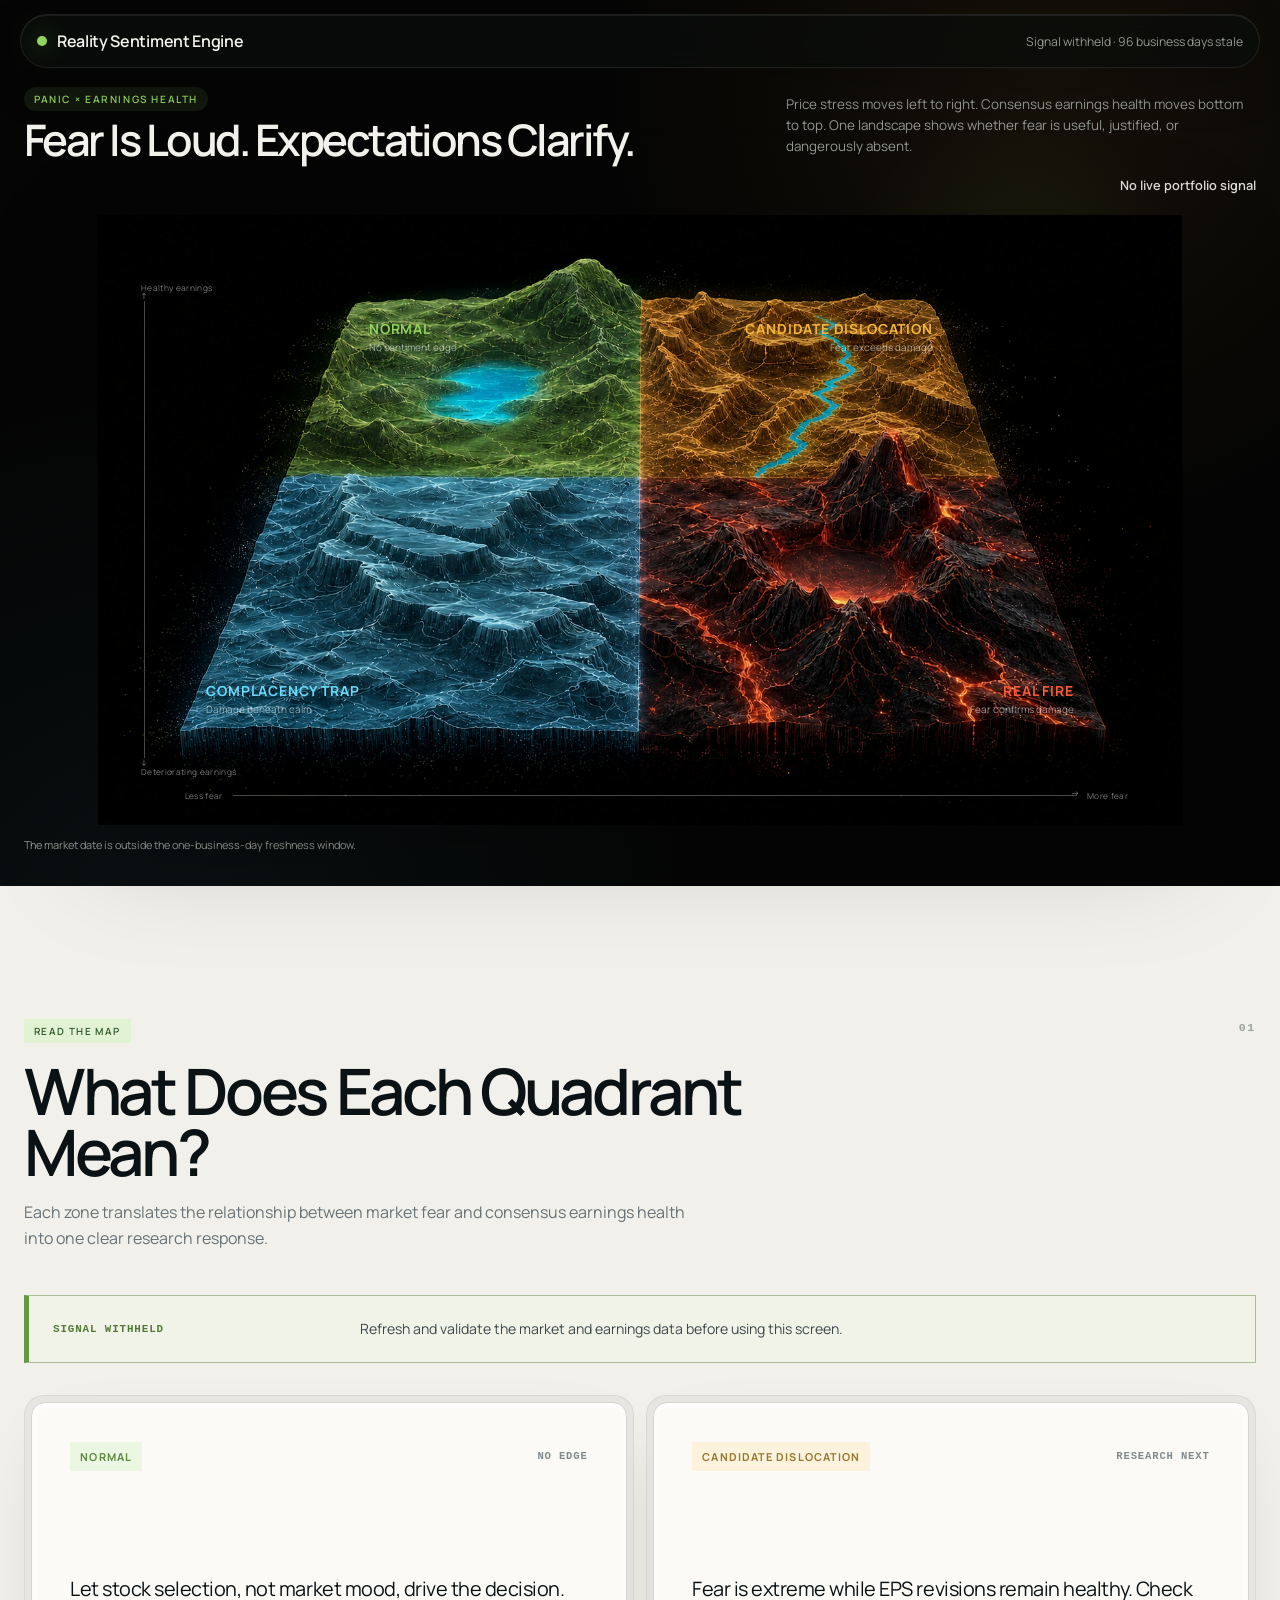
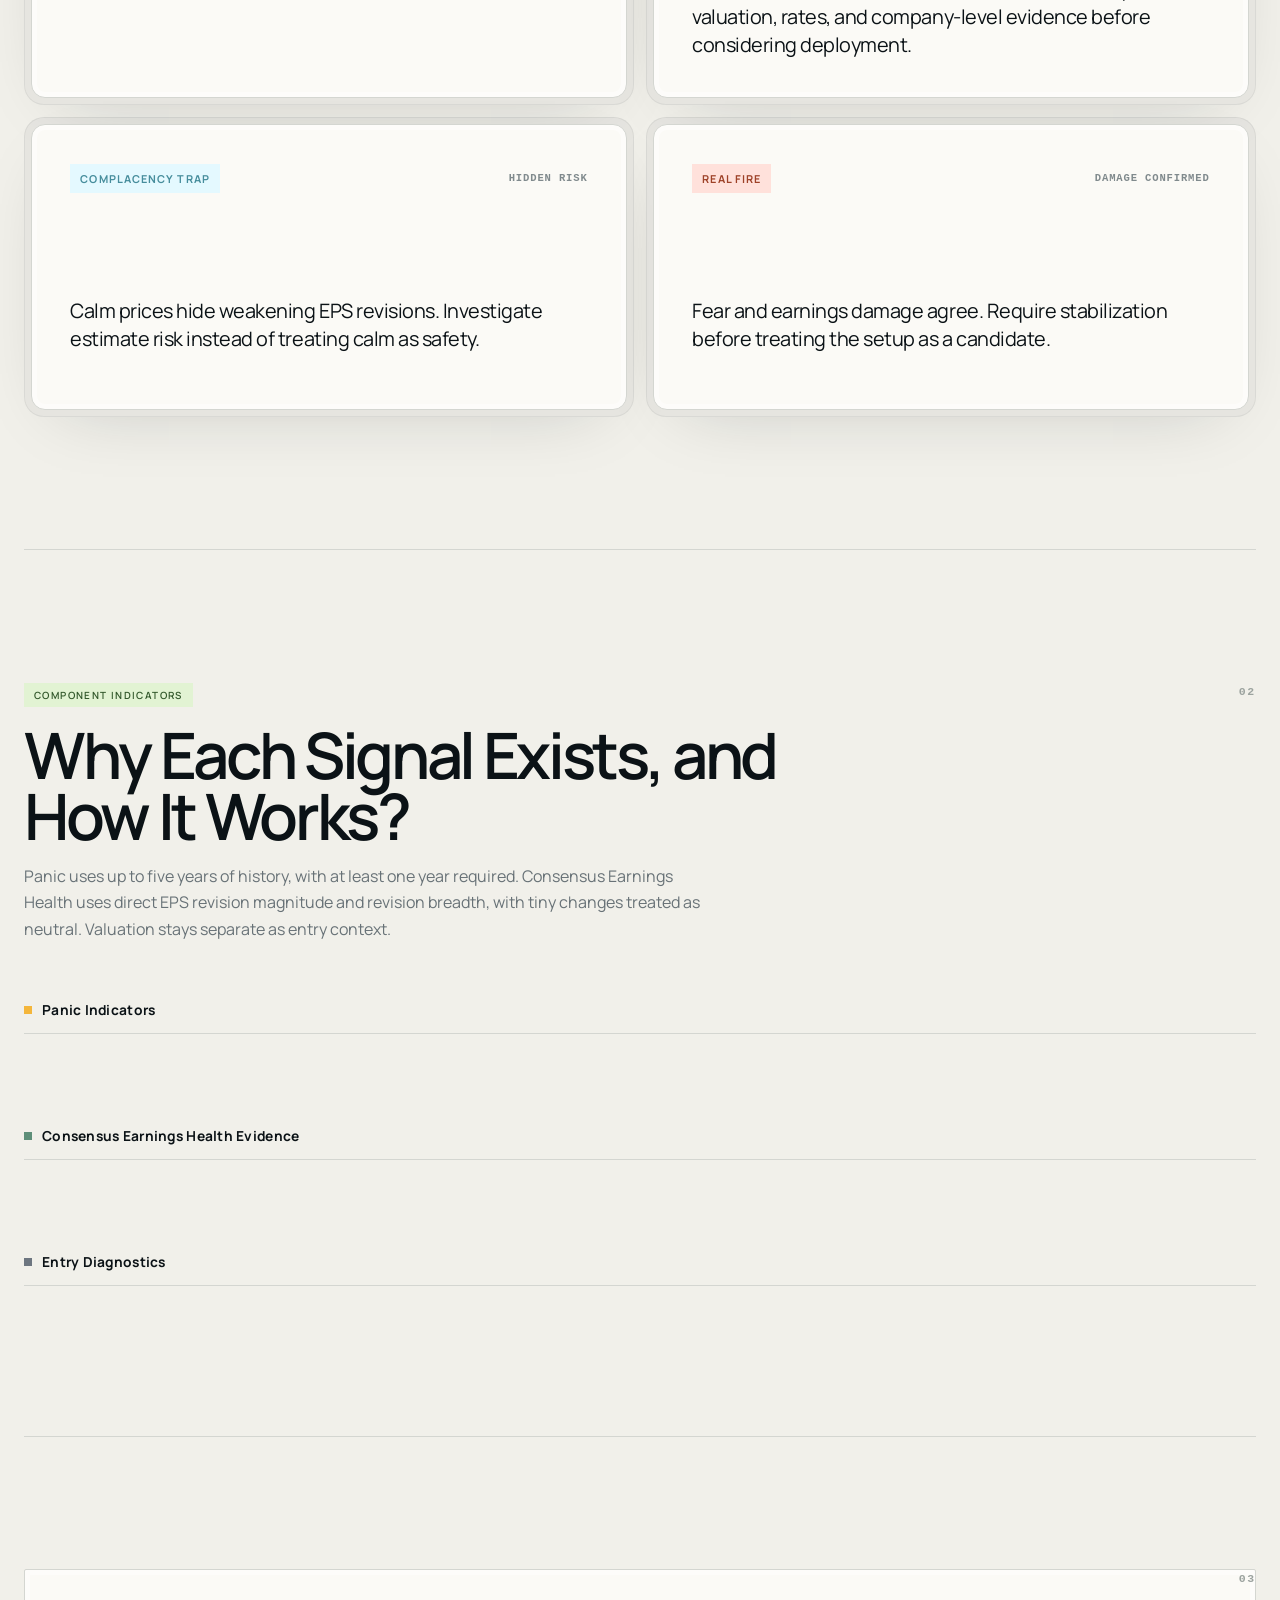
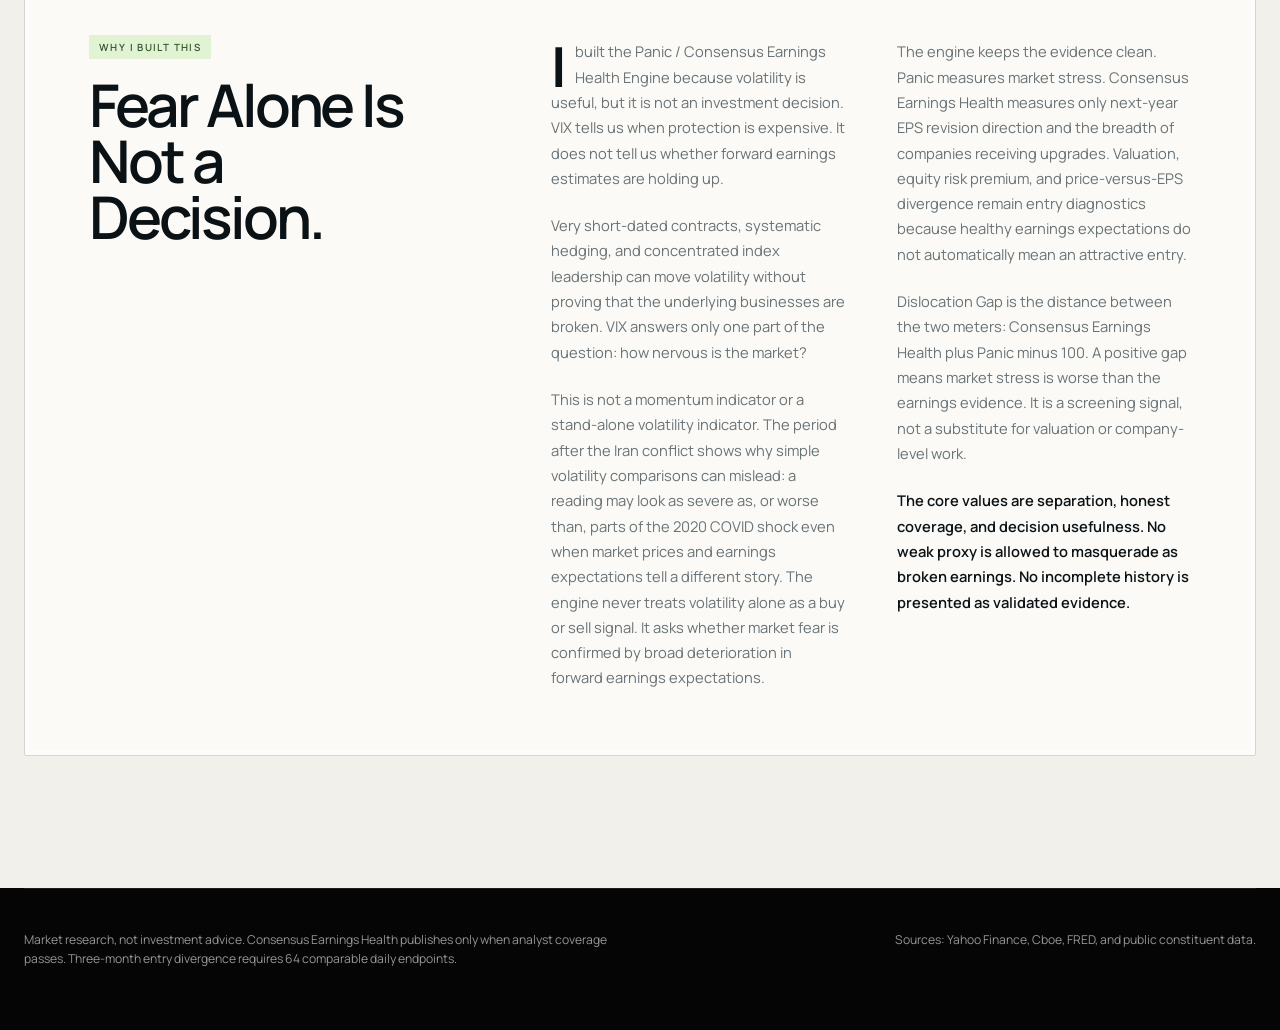
==== commit 40ba039a: "Consolidate Reality Sentiment Engine" ====
--- a/index.html
+++ b/index.html
@@ -5,7 +5,7 @@
   <meta name="viewport" content="width=device-width, initial-scale=1">
   <meta name="description" content="A market sentiment map that separates crowd panic from consensus earnings health.">
   <meta name="theme-color" content="#050606">
-  <title>Panic / Consensus Earnings Health Engine</title>
+  <title>Reality Sentiment Engine</title>
   <link rel="preconnect" href="https://fonts.googleapis.com">
   <link rel="preconnect" href="https://fonts.gstatic.com" crossorigin>
   <link href="https://fonts.googleapis.com/css2?family=Manrope:wght@400;500;600;700&amp;display=swap" rel="stylesheet">
@@ -13,9 +13,9 @@
 </head>
 <body>
   <header class="site-header">
-    <a class="brand" href="#top" aria-label="Panic and Consensus Earnings Health Engine home">
+    <a class="brand" href="#top" aria-label="Reality Sentiment Engine home">
       <span class="brand-mark" aria-hidden="true"></span>
-      Panic / Earnings Health
+      Reality Sentiment Engine
     </a>
     <p class="asof" id="asof">Loading market data…</p>
   </header>
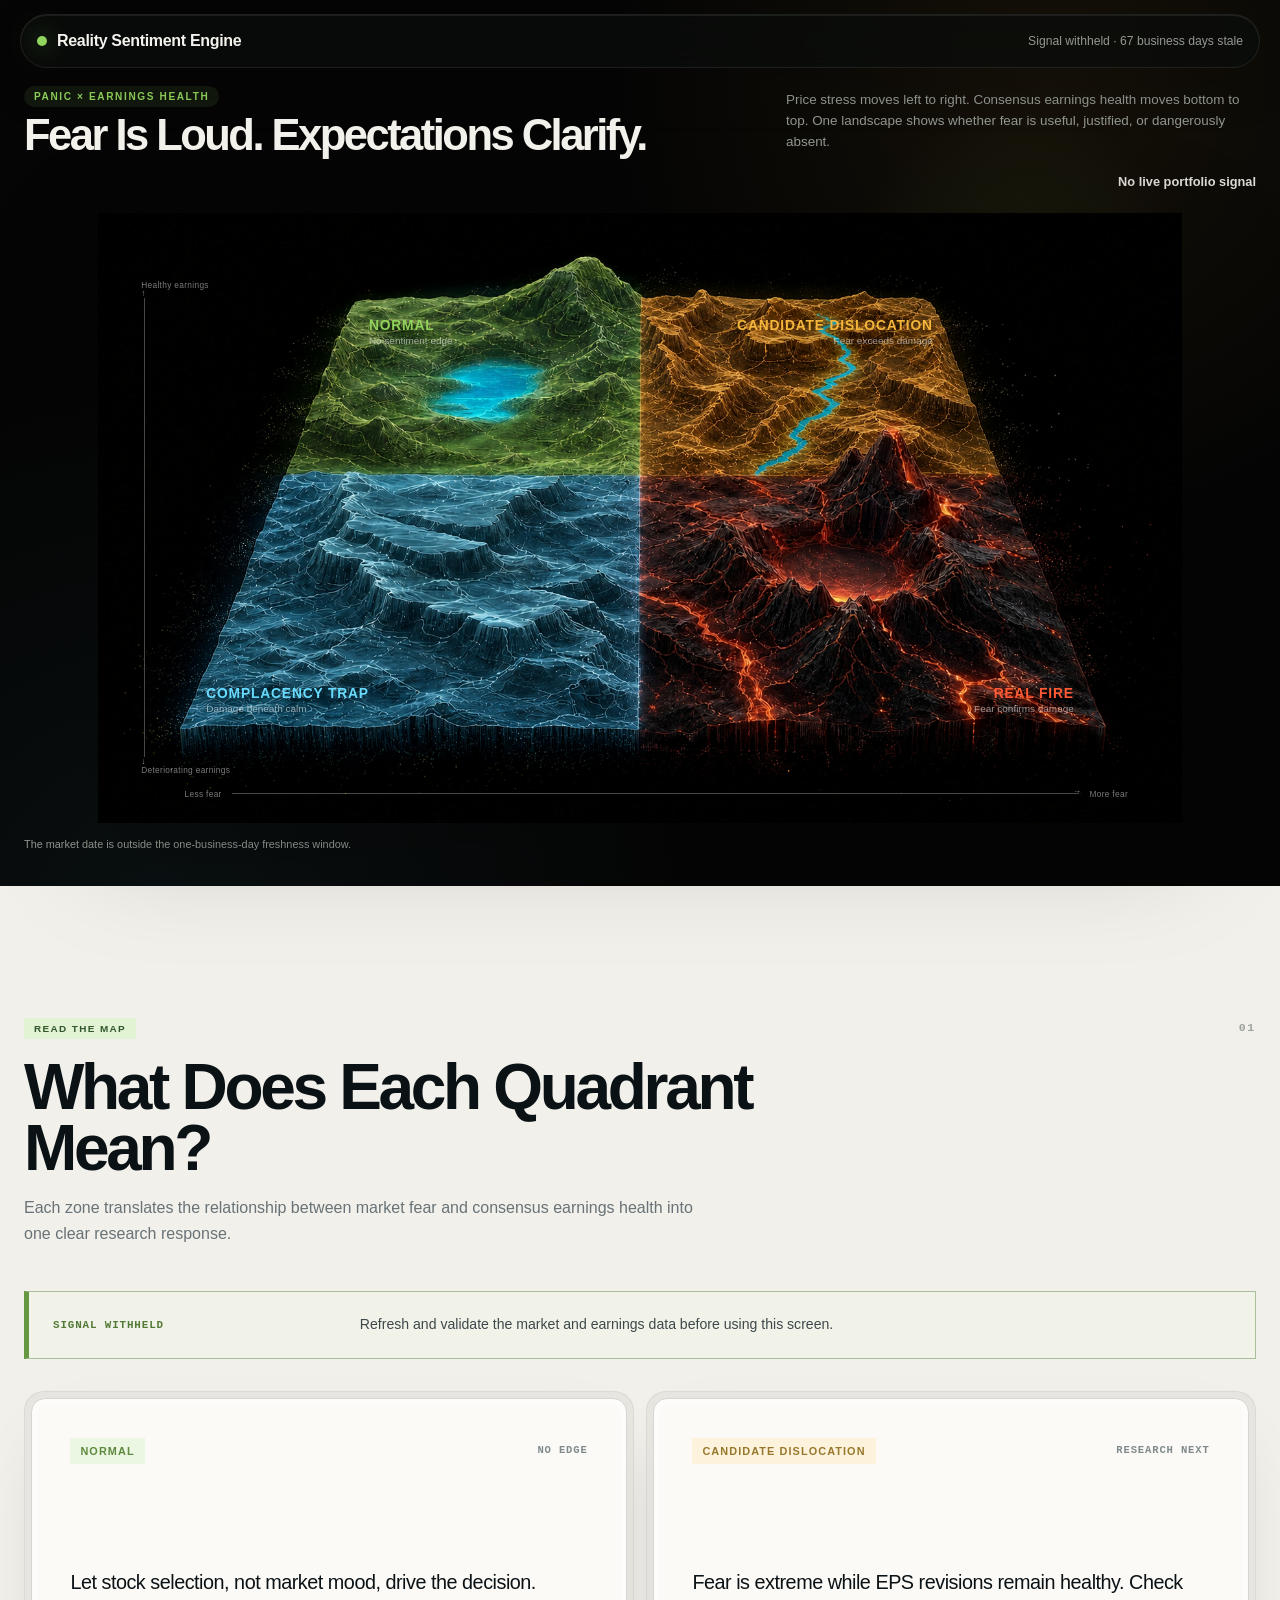
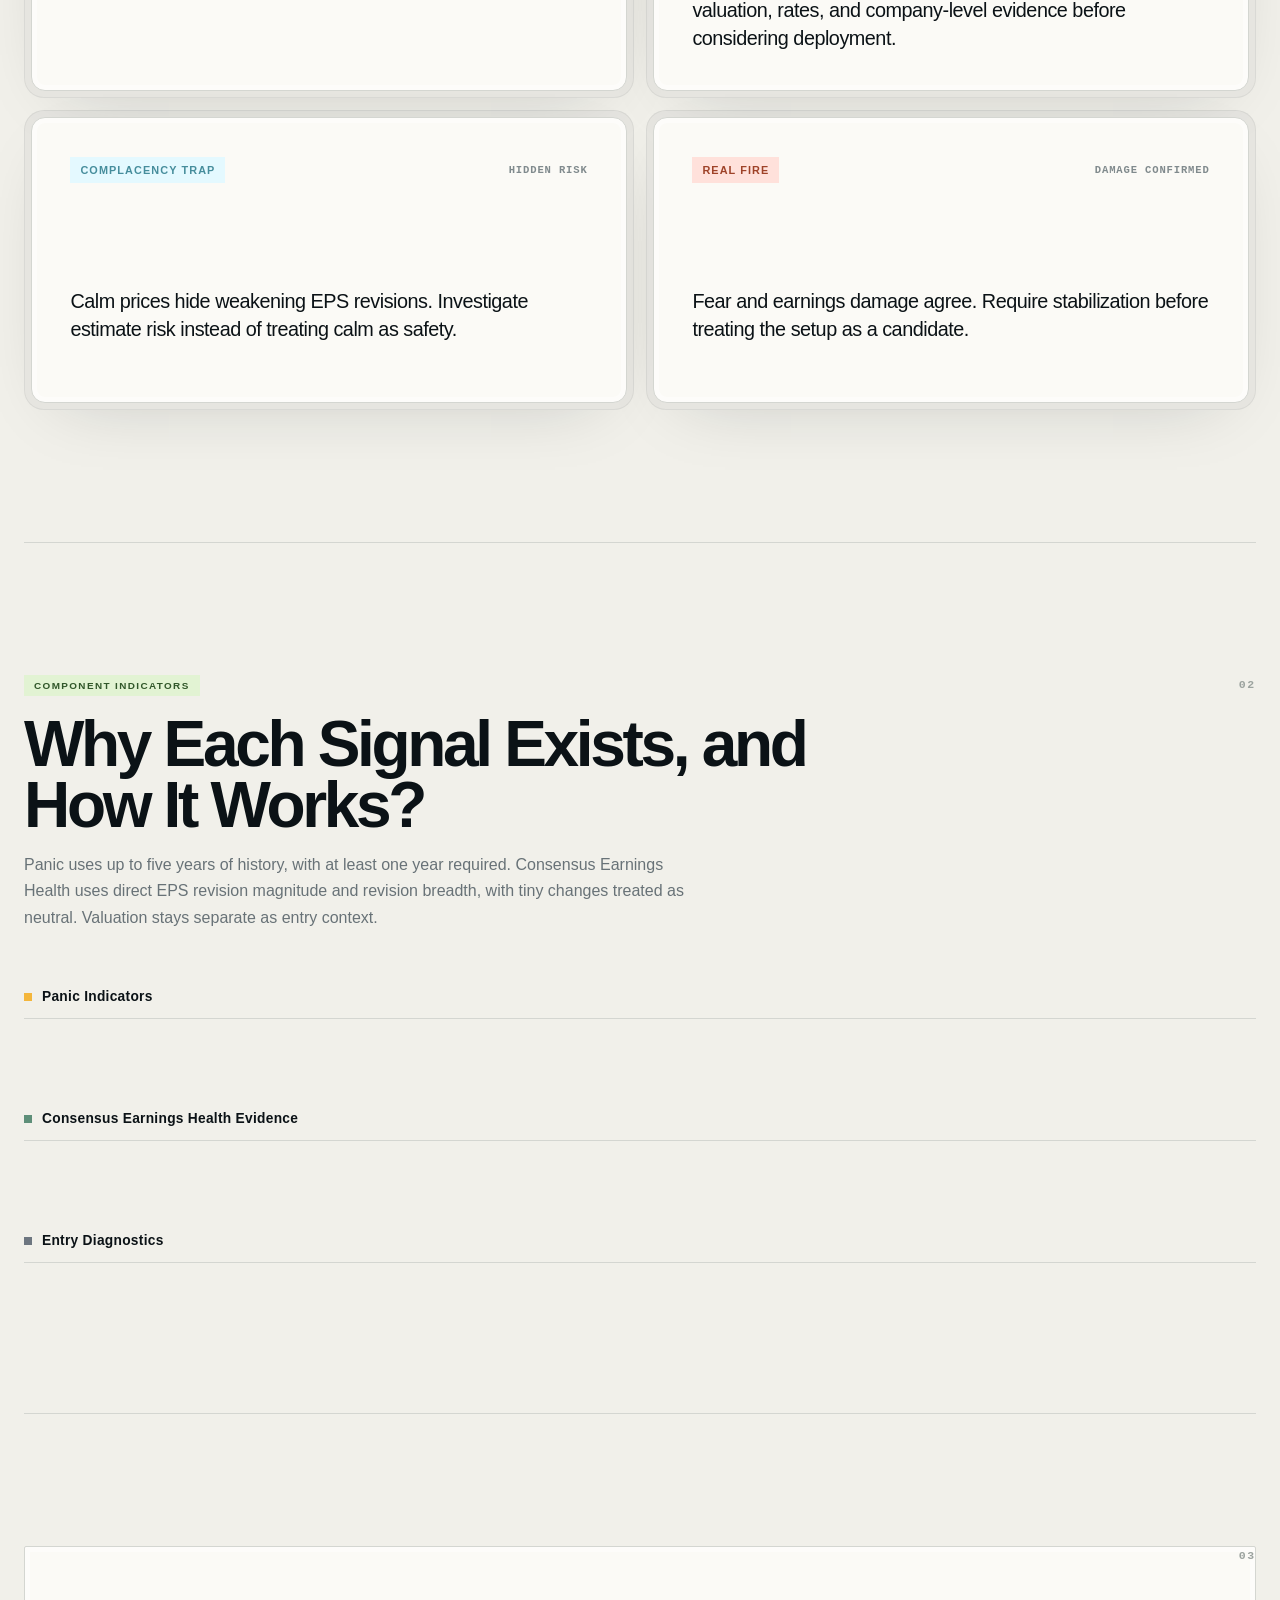
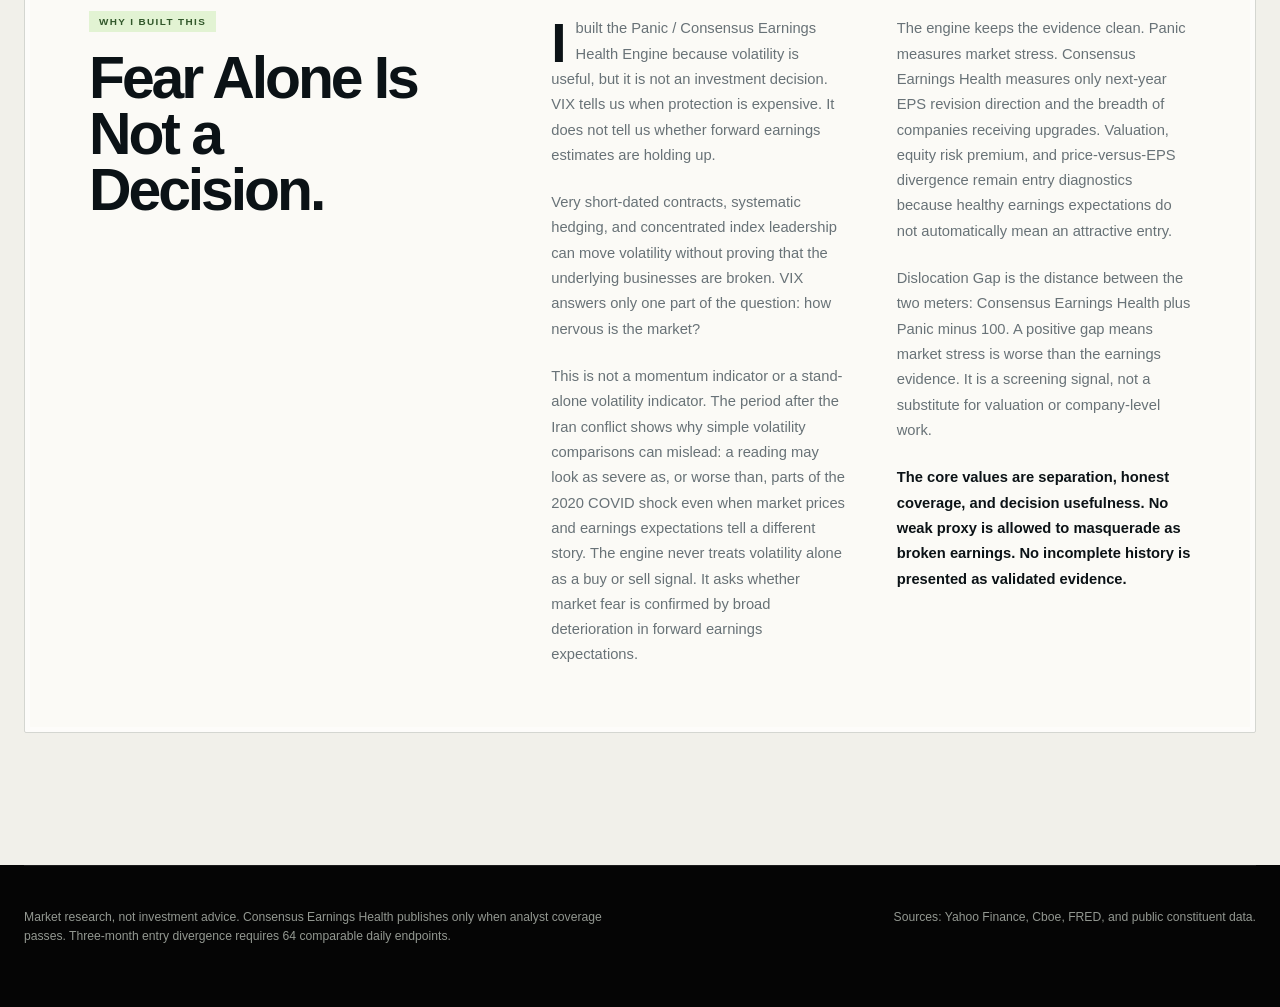
==== commit 132a435c: "Harden site privacy and GitHub workflows" ====
--- a/index.html
+++ b/index.html
@@ -2,13 +2,12 @@
 <html lang="en">
 <head>
   <meta charset="utf-8">
+  <meta http-equiv="Content-Security-Policy" content="default-src 'self'; base-uri 'none'; connect-src 'self'; font-src 'self'; form-action 'none'; img-src 'self' data:; object-src 'none'; script-src 'self'; style-src 'self' 'unsafe-inline'">
+  <meta name="referrer" content="no-referrer">
   <meta name="viewport" content="width=device-width, initial-scale=1">
   <meta name="description" content="A market sentiment map that separates crowd panic from consensus earnings health.">
   <meta name="theme-color" content="#050606">
   <title>Reality Sentiment Engine</title>
-  <link rel="preconnect" href="https://fonts.googleapis.com">
-  <link rel="preconnect" href="https://fonts.gstatic.com" crossorigin>
-  <link href="https://fonts.googleapis.com/css2?family=Manrope:wght@400;500;600;700&amp;display=swap" rel="stylesheet">
   <link rel="stylesheet" href="styles.css">
 </head>
 <body>
--- a/styles.css
+++ b/styles.css
@@ -9,7 +9,7 @@
   --gold: #f4b63b;
   --ice: #68dcff;
   --fire: #ff5b36;
-  font-family: "Manrope", "Avenir Next", sans-serif;
+  font-family: ui-sans-serif, -apple-system, BlinkMacSystemFont, "Segoe UI", sans-serif;
   font-synthesis: none;
 }
 
@@ -264,7 +264,6 @@
 .entry-key { background: #6d7680; }
 #panic-components, #fundamentals-components, #entry-components { display: grid; grid-template-columns: repeat(12, minmax(0, 1fr)); gap: 12px; }
 .component-shell { grid-column: span 4; }
-#panic-components .component-shell:nth-child(-n + 2),
 #fundamentals-components .component-shell { grid-column: span 6; }
 #entry-components .component-shell { grid-column: span 6; }
 #entry-components .component-shell:last-child:nth-child(odd) { grid-column: span 12; }
@@ -299,6 +298,16 @@
 .component-meta { display: flex; align-items: end; justify-content: space-between; gap: 18px; padding-top: 17px; border-top: 1px solid #dedfd9; color: #879092; font: 700 .62rem/1.35 ui-monospace, monospace; letter-spacing: .04em; text-transform: uppercase; }
 .component a { color: #667073; text-decoration: none; transition: color .5s cubic-bezier(.16, 1, .3, 1); }
 .component a:hover { color: var(--ink); }
+.trend-card { grid-template-rows: auto auto auto auto 1fr; }
+.trend-date { color: var(--ink); font: 700 1rem/1 ui-monospace, monospace; letter-spacing: -.04em; text-transform: uppercase; }
+.trend-chart { margin: 18px 0 10px; }
+.trend-chart svg { display: block; width: 100%; overflow: visible; }
+.trend-grid line { stroke: #d8dad5; stroke-width: 1; }
+.trend-grid text, .trend-chart > svg > text { fill: #8b9494; font: 700 9px/1 ui-monospace, monospace; letter-spacing: .04em; text-transform: uppercase; }
+.trend-lines path { fill: none; stroke-width: 3; stroke-linecap: round; stroke-linejoin: round; vector-effect: non-scaling-stroke; }
+.trend-legend { display: flex; flex-wrap: wrap; gap: 8px 14px; margin-bottom: 18px; color: #667073; font: 700 .62rem/1.4 ui-monospace, monospace; text-transform: uppercase; }
+.trend-legend span::before { content: ""; display: inline-block; width: 14px; height: 3px; margin: 0 6px 2px 0; background: var(--trend-color); }
+.trend-legend strong { color: var(--ink); }
 
 @keyframes orbFloat { 0%, 100% { transform: translateY(0); opacity: .65; } 50% { transform: translateY(-15px); opacity: 1; } }
 .reveal { opacity: 0; transform: translateY(28px); transition: opacity .8s cubic-bezier(.16, 1, .3, 1), transform .8s cubic-bezier(.16, 1, .3, 1); transition-delay: calc(var(--index, 0) * 80ms); }
@@ -314,8 +323,7 @@
 }
 
 @media (max-width: 1100px) {
-  .component-shell, #panic-components .component-shell:nth-child(-n + 2) { grid-column: span 6; }
-  #panic-components .component-shell:last-child:nth-child(odd) { grid-column: span 12; }
+  .component-shell { grid-column: span 6; }
 }
 
 @media (max-width: 900px) {
@@ -340,8 +348,6 @@
   .verdict-grid { grid-template-columns: 1fr; }
   .current-verdict { grid-template-columns: 1fr; gap: 10px; }
   .component-shell,
-  #panic-components .component-shell:nth-child(-n + 2),
-  #panic-components .component-shell:last-child:nth-child(odd),
   #fundamentals-components .component-shell,
   #entry-components .component-shell,
   #entry-components .component-shell:last-child:nth-child(odd) { grid-column: span 12; }
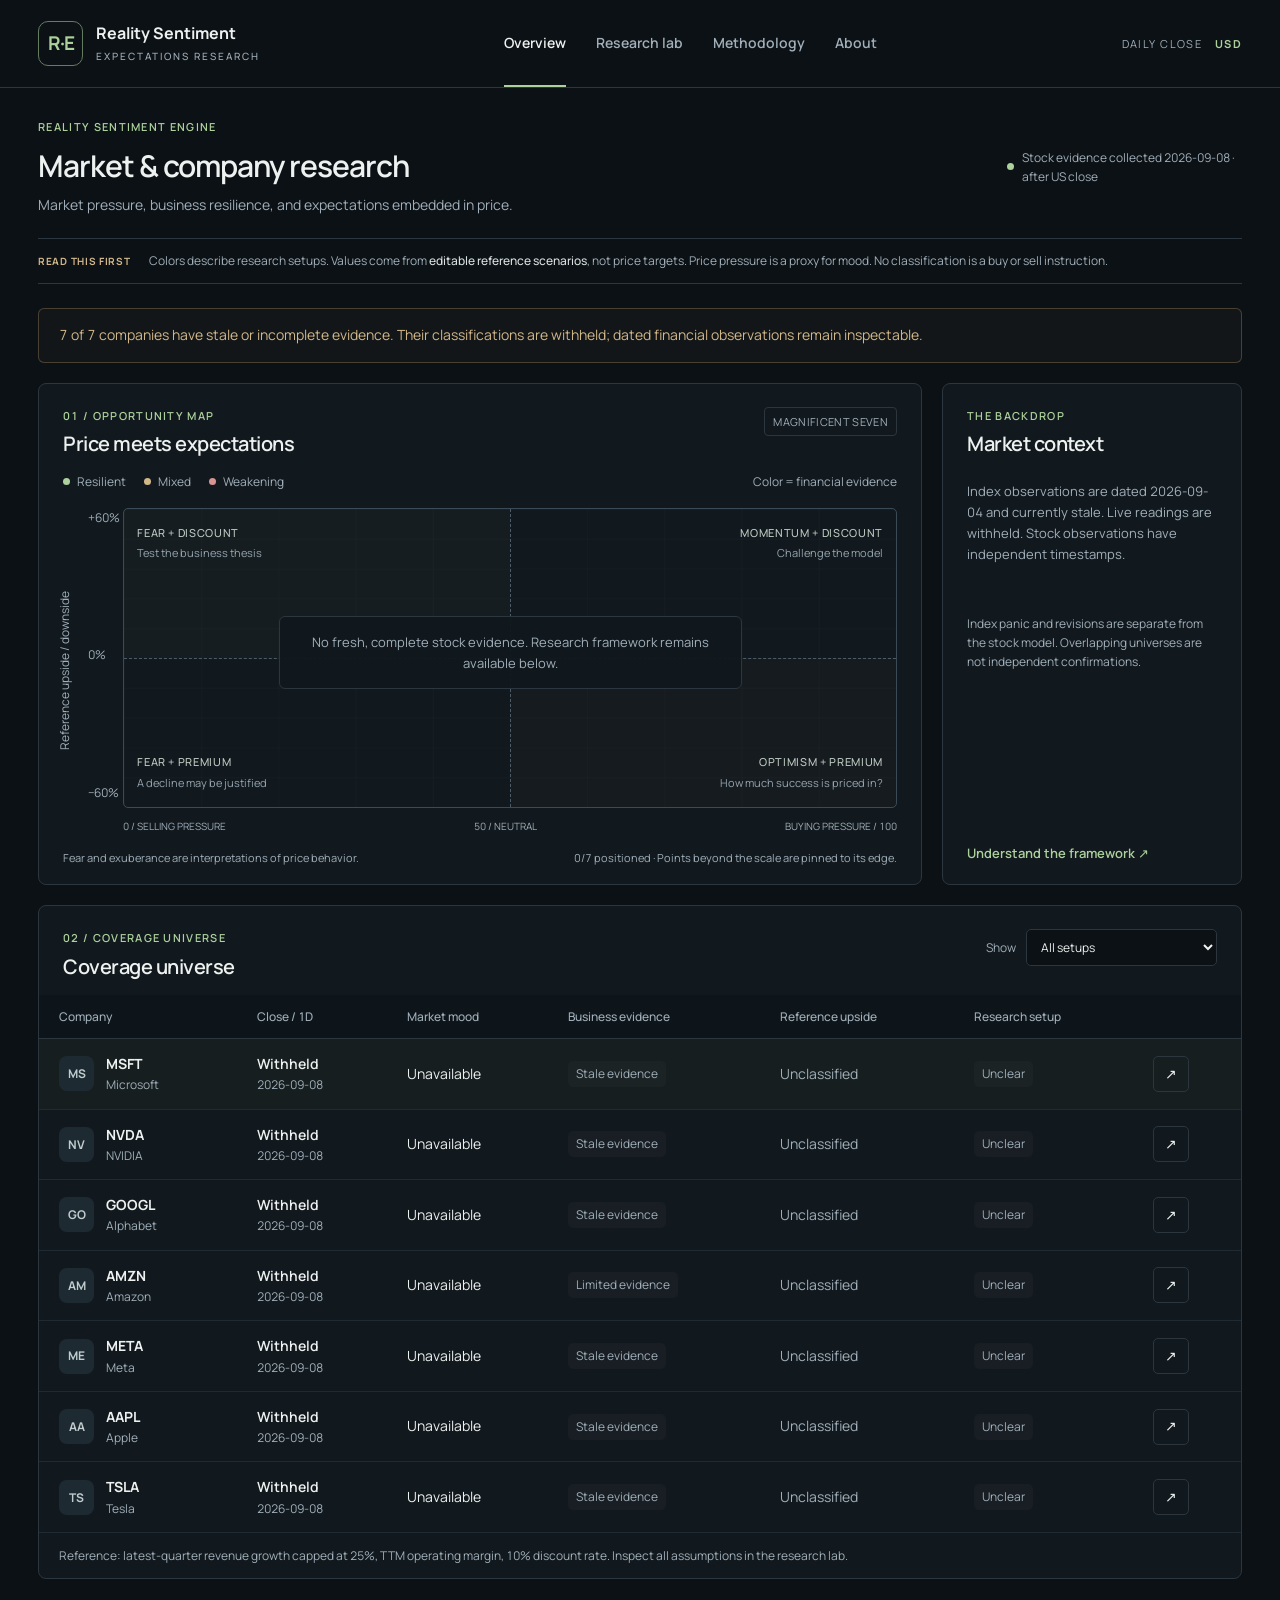
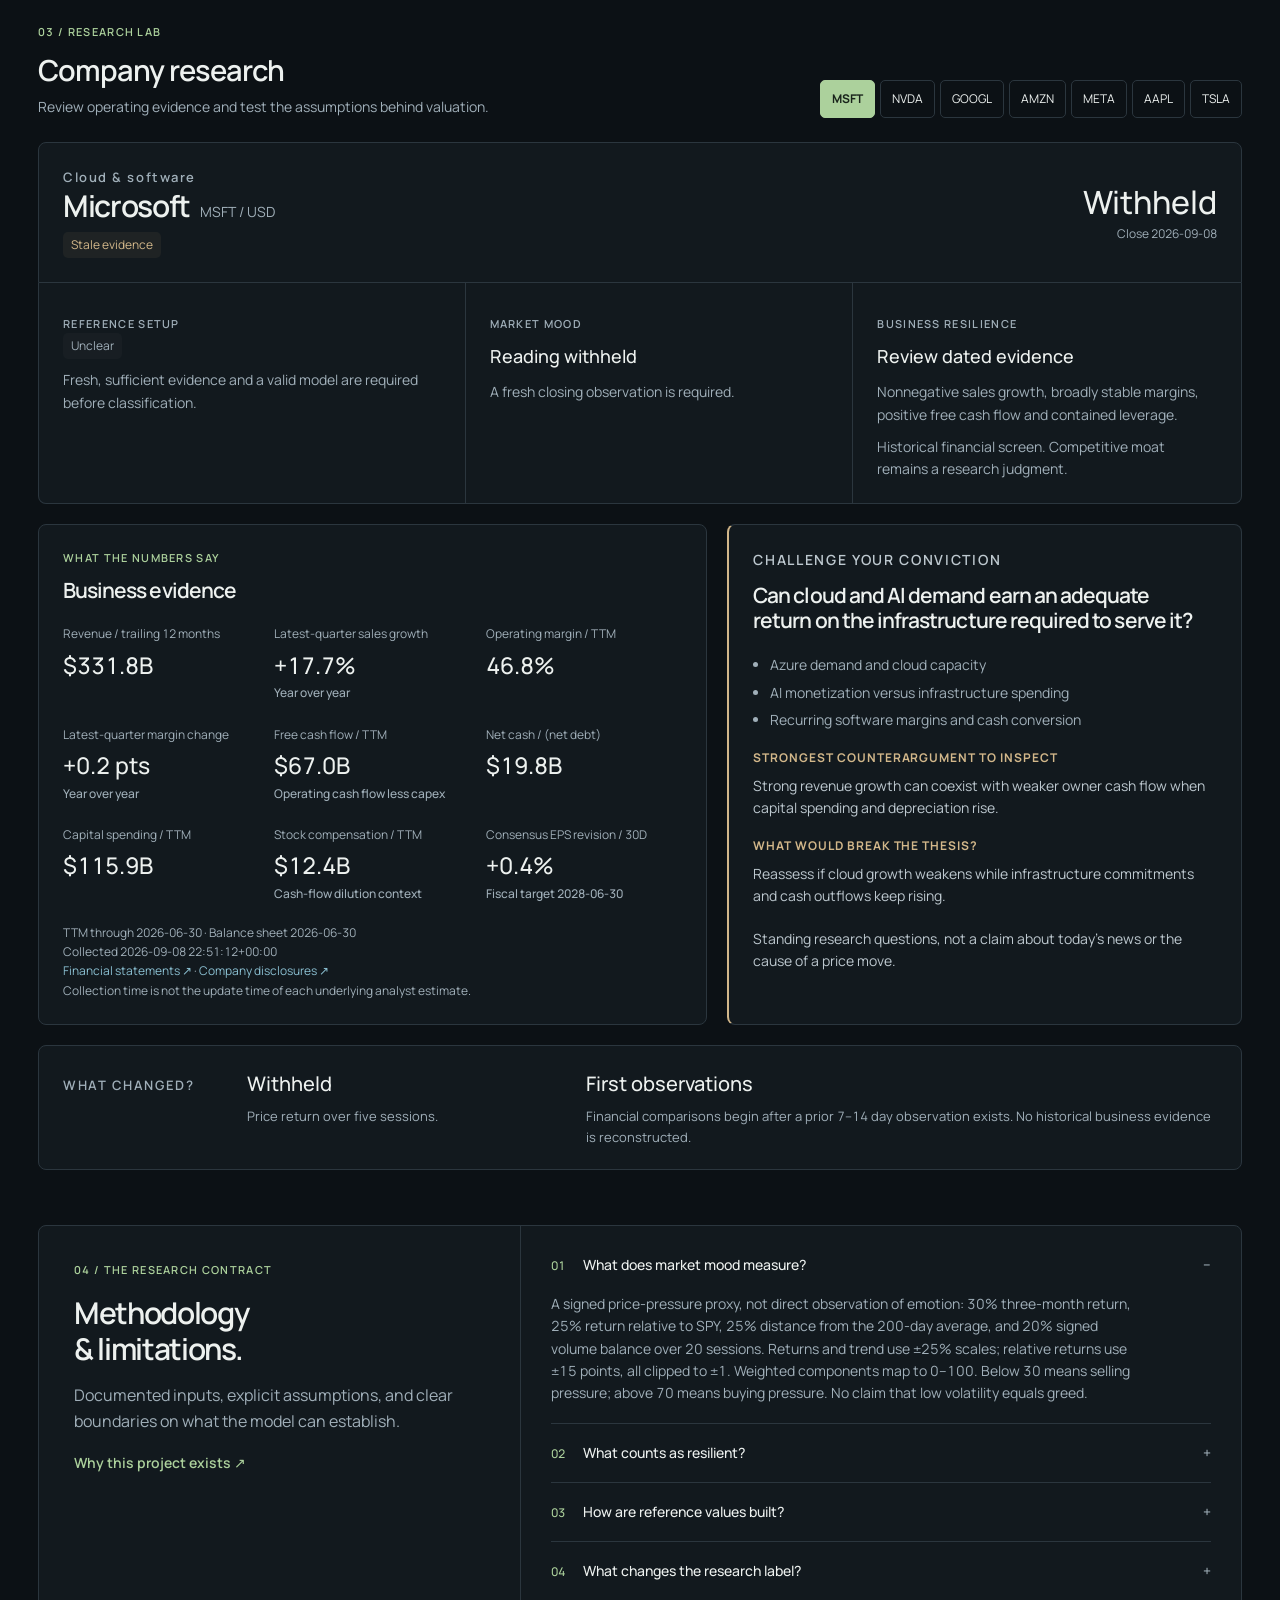
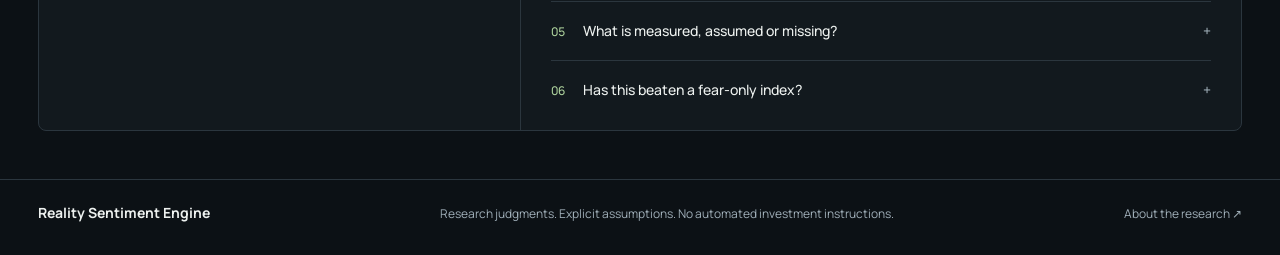
==== commit 0c2c812c: "Build expectations research dashboard with stock valuation lab" ====
--- a/index.html
+++ b/index.html
@@ -1,127 +1,27 @@
 <!doctype html>
-<html lang="en">
-<head>
-  <meta charset="utf-8">
-  <meta http-equiv="Content-Security-Policy" content="default-src 'self'; base-uri 'none'; connect-src 'self'; font-src 'self'; form-action 'none'; img-src 'self' data:; object-src 'none'; script-src 'self'; style-src 'self' 'unsafe-inline'">
-  <meta name="referrer" content="no-referrer">
-  <meta name="viewport" content="width=device-width, initial-scale=1">
-  <meta name="description" content="A market sentiment map that separates crowd panic from consensus earnings health.">
-  <meta name="theme-color" content="#050606">
-  <title>Reality Sentiment Engine</title>
-  <link rel="stylesheet" href="styles.css">
-</head>
-<body>
-  <header class="site-header">
-    <a class="brand" href="#top" aria-label="Reality Sentiment Engine home">
-      <span class="brand-mark" aria-hidden="true"></span>
-      Reality Sentiment Engine
-    </a>
-    <p class="asof" id="asof">Loading market data…</p>
-  </header>
-
-  <main id="top">
-    <section class="hero" aria-labelledby="hero-title">
-      <div class="hero-copy">
-        <div>
-          <p class="eyebrow">PANIC × EARNINGS HEALTH</p>
-          <h1 id="hero-title">Fear Is Loud. Expectations Clarify.</h1>
-        </div>
-        <p class="intro">Price stress moves left to right. Consensus earnings health moves bottom to top. One landscape shows whether fear is useful, justified, or dangerously absent.</p>
-      </div>
-
-      <div class="hero-toolbar">
-        <div class="scope-tabs" id="scope-tabs" role="group" aria-label="Choose a market"></div>
-        <div class="reading-stack">
-          <div class="selected-reading" id="selected-reading" aria-live="polite"></div>
-          <div class="evidence-strip" id="evidence-strip"></div>
-        </div>
-      </div>
-
-      <div class="map-shell">
-        <img class="quadrant-image" src="assets/quadrant-map.png" alt="A four-quadrant market map with Normal, Candidate Dislocation, Complacency Trap, and Real Fire states." width="1672" height="941" fetchpriority="high">
-        <div class="zone-label normal"><strong>Normal</strong><span>No sentiment edge</span></div>
-        <div class="zone-label golden"><strong>Candidate Dislocation</strong><span>Fear exceeds damage</span></div>
-        <div class="zone-label trap"><strong>Complacency Trap</strong><span>Damage beneath calm</span></div>
-        <div class="zone-label fire"><strong>Real Fire</strong><span>Fear confirms damage</span></div>
-        <div class="map-points" id="map-points" aria-label="Current market positions"></div>
-        <div class="axis fundamentals-axis" aria-label="Healthy consensus earnings are higher; deteriorating consensus earnings are lower"><span>Healthy earnings</span><i aria-hidden="true"></i><span>Deteriorating earnings</span></div>
-        <div class="axis fear-axis" aria-label="Fear increases to the right"><span>Less fear</span><i aria-hidden="true"></i><span>More fear</span></div>
-      </div>
-
-      <div class="hero-foot">
-        <p class="warmup" id="warmup"></p>
-      </div>
-    </section>
-
-    <div class="report-shell">
-    <section class="verdict-section report-section reveal" aria-labelledby="meaning-title">
-      <div class="section-number" aria-hidden="true">01</div>
-      <div class="section-heading">
-        <p class="eyebrow">READ THE MAP</p>
-        <h2 id="meaning-title">What Does Each Quadrant Mean?</h2>
-        <p>Each zone translates the relationship between market fear and consensus earnings health into one clear research response.</p>
-      </div>
-      <aside class="current-verdict" id="current-verdict" aria-live="polite">
-        <span id="current-verdict-state">Loading verdict</span>
-        <p id="current-verdict-copy">The current market guidance will appear with validated data.</p>
-      </aside>
-      <div class="verdict-grid">
-        <div class="card-shell normal-shell"><article class="verdict-card normal-verdict" data-quadrant="normal"><div class="verdict-top"><span>Normal</span><small>No edge</small></div><p>Let stock selection, not market mood, drive the decision.</p></article></div>
-        <div class="card-shell golden-shell"><article class="verdict-card golden-verdict" data-quadrant="golden"><div class="verdict-top"><span>Candidate Dislocation</span><small>Research next</small></div><p>Fear is extreme while EPS revisions remain healthy. Check valuation, rates, and company-level evidence before considering deployment.</p></article></div>
-        <div class="card-shell trap-shell"><article class="verdict-card trap-verdict" data-quadrant="trap"><div class="verdict-top"><span>Complacency Trap</span><small>Hidden risk</small></div><p>Calm prices hide weakening EPS revisions. Investigate estimate risk instead of treating calm as safety.</p></article></div>
-        <div class="card-shell fire-shell"><article class="verdict-card fire-verdict" data-quadrant="fire"><div class="verdict-top"><span>Real Fire</span><small>Damage confirmed</small></div><p>Fear and earnings damage agree. Require stabilization before treating the setup as a candidate.</p></article></div>
-      </div>
-    </section>
-
-    <section class="components-section report-section reveal" aria-labelledby="components-title">
-      <div class="section-number" aria-hidden="true">02</div>
-      <div class="section-heading">
-        <p class="eyebrow">COMPONENT INDICATORS</p>
-        <h2 id="components-title">Why Each Signal Exists, and How It Works?</h2>
-        <p>Panic uses up to five years of history, with at least one year required. Consensus Earnings Health uses direct EPS revision magnitude and revision breadth, with tiny changes treated as neutral. Valuation stays separate as entry context.</p>
-      </div>
-      <div class="component-groups">
-        <div>
-          <h3><span class="key panic-key"></span>Panic Indicators</h3>
-          <div id="panic-components"></div>
-        </div>
-        <div>
-          <h3><span class="key fundamentals-key"></span>Consensus Earnings Health Evidence</h3>
-          <div id="fundamentals-components"></div>
-        </div>
-        <div>
-          <h3><span class="key entry-key"></span>Entry Diagnostics</h3>
-          <div id="entry-components"></div>
-        </div>
-      </div>
-    </section>
-
-    <section class="why-section report-section reveal" aria-labelledby="why-title">
-      <div class="section-number" aria-hidden="true">03</div>
-      <div class="why-layout">
-        <div class="section-heading">
-          <p class="eyebrow">WHY I BUILT THIS</p>
-          <h2 id="why-title">Fear Alone Is Not a Decision.</h2>
-        </div>
-        <article class="why-copy">
-          <p>I built the Panic / Consensus Earnings Health Engine because volatility is useful, but it is not an investment decision. VIX tells us when protection is expensive. It does not tell us whether forward earnings estimates are holding up.</p>
-          <p>Very short-dated contracts, systematic hedging, and concentrated index leadership can move volatility without proving that the underlying businesses are broken. VIX answers only one part of the question: how nervous is the market?</p>
-          <p>This is not a momentum indicator or a stand-alone volatility indicator. The period after the Iran conflict shows why simple volatility comparisons can mislead: a reading may look as severe as, or worse than, parts of the 2020 COVID shock even when market prices and earnings expectations tell a different story. The engine never treats volatility alone as a buy or sell signal. It asks whether market fear is confirmed by broad deterioration in forward earnings expectations.</p>
-          <p>The engine keeps the evidence clean. Panic measures market stress. Consensus Earnings Health measures only next-year EPS revision direction and the breadth of companies receiving upgrades. Valuation, equity risk premium, and price-versus-EPS divergence remain entry diagnostics because healthy earnings expectations do not automatically mean an attractive entry.</p>
-          <p>Dislocation Gap is the distance between the two meters: Consensus Earnings Health plus Panic minus 100. A positive gap means market stress is worse than the earnings evidence. It is a screening signal, not a substitute for valuation or company-level work.</p>
-          <p>The core values are separation, honest coverage, and decision usefulness. No weak proxy is allowed to masquerade as broken earnings. No incomplete history is presented as validated evidence.</p>
-        </article>
-      </div>
-    </section>
-    </div>
-
-  </main>
-
-  <footer>
-    <p>Market research, not investment advice. Consensus Earnings Health publishes only when analyst coverage passes. Three-month entry divergence requires 64 comparable daily endpoints.</p>
-    <p>Sources: Yahoo Finance, Cboe, FRED, and public constituent data.</p>
-  </footer>
-
-  <script src="app.js" defer></script>
-</body>
-</html>
+<html lang="en"><head>
+<meta charset="utf-8"><meta name="viewport" content="width=device-width, initial-scale=1">
+<meta name="description" content="Compare market pressure, business resilience and priced expectations. Transparent research for investing through uncertainty."><meta name="theme-color" content="#0c1115">
+<title>Reality Sentiment Engine | Expectations Dashboard</title>
+<link rel="icon" href="assets/favicon.svg" type="image/svg+xml"><link rel="preconnect" href="https://fonts.googleapis.com"><link rel="preconnect" href="https://fonts.gstatic.com" crossorigin><link href="https://fonts.googleapis.com/css2?family=Manrope:wght@400;500;600;700;800&display=swap" rel="stylesheet"><link rel="stylesheet" href="styles.css"><script src="model.js" defer></script><script src="app.js" defer></script>
+</head><body>
+<a class="skip" href="#main">Skip to dashboard</a>
+<header class="site-header"><a class="brand" href="./"><span class="brand-mark" aria-hidden="true">R·E</span><span>Reality Sentiment<span class="brand-sub">EXPECTATIONS RESEARCH</span></span></a><nav aria-label="Main navigation"><a class="active" href="#overview">Overview</a><a href="#research">Research lab</a><a href="#methodology">Methodology</a><a href="about.html">About</a></nav><span class="edition">DAILY CLOSE <b>USD</b></span></header>
+<main id="main">
+<section id="overview"><div class="page-heading"><div><p class="eyebrow">REALITY SENTIMENT ENGINE</p><h1>Market &amp; company research</h1><p>Market pressure, business resilience, and expectations embedded in price.</p></div><div class="publication"><i class="dot green"></i><span id="publication">Scheduled closing observations</span></div></div>
+<div class="disclosure"><span class="tiny-label">READ THIS FIRST</span><p>Colors describe research setups. Values come from <strong>editable reference scenarios</strong>, not price targets. Price pressure is a proxy for mood. No classification is a buy or sell instruction.</p></div><div id="load-status" role="status"></div>
+<div class="overview-grid"><section class="panel map-panel" aria-labelledby="map-title"><div class="panel-heading"><div><p class="eyebrow">01 / OPPORTUNITY MAP</p><h2 id="map-title">Price meets expectations</h2></div><span class="tag">MAGNIFICENT SEVEN</span></div><div class="map-legend"><span><i class="dot green"></i>Resilient</span><span><i class="dot amber"></i>Mixed</span><span><i class="dot red"></i>Weakening</span><span class="legend-note">Color = financial evidence</span></div>
+<div class="map-layout"><div class="vertical-axis">Reference upside / downside</div><div class="map-inner"><div class="map-y-ticks" aria-hidden="true"><span>+60%</span><span>0%</span><span>−60%</span></div><div class="opportunity-map" role="group" aria-label="Stocks by price pressure and reference valuation. Select a stock to open its research."><div class="map-zone zone-tl"><strong>FEAR + DISCOUNT</strong><span>Test the business thesis</span></div><div class="map-zone zone-tr"><strong>MOMENTUM + DISCOUNT</strong><span>Challenge the model</span></div><div class="map-zone zone-bl"><strong>FEAR + PREMIUM</strong><span>A decline may be justified</span></div><div class="map-zone zone-br"><strong>OPTIMISM + PREMIUM</strong><span>How much success is priced in?</span></div><div class="map-crosshair horizontal"></div><div class="map-crosshair vertical"></div><div id="map-points"></div></div><div class="map-x-labels"><span>0 / SELLING PRESSURE</span><span>50 / NEUTRAL</span><span>BUYING PRESSURE / 100</span></div></div></div><div class="map-foot"><span>Fear and exuberance are interpretations of price behavior.</span><span id="map-coverage">Fresh evidence required to place a stock.</span></div></section>
+<aside class="context-panel panel" aria-labelledby="context-title"><div class="panel-heading"><div><p class="eyebrow">THE BACKDROP</p><h2 id="context-title">Market context</h2></div></div><div id="market-context"><p class="context-empty">Checking published index observations.</p></div><p class="context-note">Index panic and revisions are separate from the stock model. Overlapping universes are not independent confirmations.</p><a class="text-link" href="#methodology">Understand the framework ↗</a></aside></div>
+<section class="panel watchlist-panel" aria-labelledby="watchlist-title"><div class="panel-heading"><div><p class="eyebrow">02 / COVERAGE UNIVERSE</p><h2 id="watchlist-title">Coverage universe</h2></div><label class="filter-label">Show<select id="state-filter"><option value="all">All setups</option><option value="discount">Reference discounts</option><option value="premium">Demanding valuations</option><option value="unclear">Limited / stale evidence</option></select></label></div><div class="table-scroll"><table class="watchlist"><thead><tr><th scope="col">Company</th><th scope="col">Close / 1D</th><th scope="col">Market mood</th><th scope="col">Business evidence</th><th scope="col">Reference upside</th><th scope="col">Research setup</th><th scope="col"><span class="sr-only">Open research</span></th></tr></thead><tbody id="watchlist-body"></tbody></table></div><p class="table-note">Reference: latest-quarter revenue growth capped at 25%, TTM operating margin, 10% discount rate. Inspect all assumptions in the research lab.</p></section></section>
+<section id="research" class="research-section" aria-labelledby="research-title"><div class="section-heading"><div><p class="eyebrow">03 / RESEARCH LAB</p><h2 id="research-title">Company research</h2><p>Review operating evidence and test the assumptions behind valuation.</p></div><div id="stock-tabs" class="stock-tabs" role="group" aria-label="Choose a company"></div></div><div id="stock-detail" aria-live="polite"></div><div id="lab" class="lab-grid" hidden>
+<section class="panel assumptions-panel" aria-labelledby="assumptions-title"><div class="panel-heading"><div><p class="eyebrow">YOUR ASSUMPTIONS</p><h3 id="assumptions-title">Scenario assumptions</h3></div><button class="quiet-button" id="reset-model">Reset</button></div><p class="small muted">Local exploration only. Controls do not alter published watchlist assumptions or your other devices.</p><div id="assumption-controls"></div><p class="input-note">Growth applies for five years. Operating margin transitions from today's level to your year-five assumption.</p></section>
+<section class="panel valuation-panel" aria-labelledby="valuation-title"><div class="panel-heading"><div><p class="eyebrow">PRICED EXPECTATIONS</p><h3 id="valuation-title">Valuation sensitivity</h3></div><span class="tag" id="model-status">REFERENCE SCENARIO</span></div><div id="valuation-output" aria-live="polite"></div><details class="math-details"><summary>Inspect the cash-flow model</summary><div id="cashflow-table" class="table-scroll"></div><p>FCFF = revenue × operating margin × (1 − tax) − net reinvestment. Net reinvestment = positive revenue change ÷ sales-to-capital. Terminal cash flow uses terminal growth and year-five margin. Equity value = discounted FCFF + cash − debt, floored at zero.</p><p>Five-year model; no separate option value, acquisitions or future share issuance. Stock compensation remains an expense in operating profit. Cash and reported debt are simplified proxies. Terminal assumptions can dominate the result.</p></details></section></div></section>
+<section id="methodology" class="methodology panel" aria-labelledby="method-title"><div class="method-intro"><p class="eyebrow">04 / THE RESEARCH CONTRACT</p><h2 id="method-title">Methodology<br>&amp; limitations.</h2><p>Documented inputs, explicit assumptions, and clear boundaries on what the model can establish.</p><a class="text-link" href="about.html">Why this project exists ↗</a></div><div class="method-details">
+<details open><summary><span>01</span> What does market mood measure?</summary><p>A signed price-pressure proxy, not direct observation of emotion: 30% three-month return, 25% return relative to SPY, 25% distance from the 200-day average, and 20% signed volume balance over 20 sessions. Returns and trend use ±25% scales; relative returns use ±15 points, all clipped to ±1. Weighted components map to 0–100. Below 30 means selling pressure; above 70 means buying pressure. No claim that low volatility equals greed.</p></details>
+<details><summary><span>02</span> What counts as resilient?</summary><p>Nonnegative latest-quarter year-over-year revenue growth, margin compression no worse than one percentage point, positive trailing free cash flow, and net debt no greater than three times operating cash flow. Sales contraction beyond 5%, margin compression beyond 3 points, nonpositive operating profit or net debt beyond four times positive operating cash flow flags weakness. Otherwise, mixed. These are unvalidated screening rules, not a moat rating. EPS revisions remain separate expectations evidence.</p></details>
+<details><summary><span>03</span> How are reference values built?</summary><p>Defaults are mechanical starting assumptions: latest-quarter revenue growth clipped to 0–25%, TTM operating margin clipped to 1–65% (both rounded to half points), 10% discount rate, 3% terminal growth, 21% tax and a 2× sales-to-capital ratio. They are not independent forecasts or analyst-approved fair values. Bear: growth −5 points, margin −3 points, discount rate +2 points. Bull: growth +5 points, margin +3 points, discount rate −1 point, subject to control limits. Scenarios are not confidence intervals.</p></details>
+<details><summary><span>04</span> What changes the research label?</summary><p>A discount requires price at least 20% below reference value. A premium requires price more than 15% above reference value. Fear discount candidates also require mood ≤30 and resilient financial evidence. Optimism priced in requires mood ≥70 and a premium. Other discounts, premiums, neutral and unclear states remain visible. Model value relative to price is not proof of mispricing.</p></details>
+<details><summary><span>05</span> What is measured, assumed or missing?</summary><p>Prices and financial statements are sourced through Yahoo Finance. Fiscal periods, retrieval times, raw quarter values and estimate target dates are retained. Retrieved-today does not mean every estimate was updated today. No invented news or causal claim explains a selloff. Company questions are research prompts. Stale or incomplete evidence blocks classification. Weekday freshness is conservative around holidays.</p></details>
+<details><summary><span>06</span> Has this beaten a fear-only index?</summary><p>No. This methodology starts prospectively with its first stock observation. Daily underlying observations are archived for later evaluation. Earlier index episodes and proxy backtests test different methodologies and cannot validate this stock framework. Evaluate all qualifying setups against fear alone and simple accumulation policies, including failures and missed opportunities.</p></details></div></section>
+</main><footer><a class="brand" href="./">Reality Sentiment Engine</a><p>Research judgments. Explicit assumptions. No automated investment instructions.</p><a href="about.html">About the research ↗</a></footer><noscript><p class="noscript">Enable JavaScript for stock selection and valuation calculations. Methodology and About remain readable.</p></noscript></body></html>
--- a/styles.css
+++ b/styles.css
@@ -1,377 +1,15 @@
-:root {
-  color-scheme: dark;
-  --bg: #050505;
-  --surface-deep: #080a09;
-  --text: #f4f2ec;
-  --muted: #939891;
-  --hairline: rgba(255, 255, 255, .09);
-  --normal: #91d45c;
-  --gold: #f4b63b;
-  --ice: #68dcff;
-  --fire: #ff5b36;
-  font-family: ui-sans-serif, -apple-system, BlinkMacSystemFont, "Segoe UI", sans-serif;
-  font-synthesis: none;
-}
+:root{color-scheme:dark;--bg:#0c1115;--surface:#11181e;--line:#293640;--text:#edf1ef;--muted:#a0afb9;--green:#b6dd84;--amber:#deb77b;--red:#e28c86;--cyan:#8abfd1;font-family:Manrope,"Avenir Next",sans-serif;font-synthesis:none;font-variant-numeric:tabular-nums}
+*{box-sizing:border-box}html{scroll-behavior:smooth;scroll-padding-top:30px}body{margin:0;background:var(--bg);color:var(--text);font-size:16px;line-height:1.6}button,input,select{font:inherit}button,a,select{touch-action:manipulation}button{cursor:pointer;color:var(--text)}a{color:inherit}a,button{transition:background .18s,color .18s,border-color .18s}button:focus-visible,a:focus-visible,input:focus-visible,select:focus-visible,summary:focus-visible{outline:2px solid var(--green);outline-offset:4px}button:active{transform:translateY(1px)}[hidden]{display:none!important}h1,h2,h3,p{margin-top:0}h1,h2,h3{line-height:1.2;letter-spacing:-.045em;text-wrap:balance}h2{font-size:25px;font-weight:600}h3{font-size:23px;font-weight:600}p{margin-bottom:16px}.muted{color:var(--muted)}.small{font-size:14px}.positive{color:var(--green)}.negative{color:var(--red)}.sr-only{position:absolute;width:1px;height:1px;overflow:hidden;clip:rect(0,0,0,0);white-space:nowrap}.skip{position:absolute;left:16px;top:-70px;padding:12px 20px;background:var(--green);color:var(--bg);z-index:100}.skip:focus{top:10px}
+.site-header{min-height:88px;max-width:1600px;margin:auto;display:flex;align-items:center;justify-content:space-between;padding:0 38px;gap:24px;border-bottom:1px solid var(--line)}.brand{display:flex;align-items:center;gap:13px;font-size:16px;font-weight:700;text-decoration:none;line-height:1.35;white-space:nowrap}.brand-mark{display:flex;align-items:center;justify-content:center;width:45px;height:45px;border:1px solid #647c5f;border-radius:10px;font-size:19px;letter-spacing:-1px;color:var(--green)}.brand-sub{display:block;font-size:10px;letter-spacing:.2em;color:var(--muted);margin-top:5px;font-weight:500}.site-header nav{display:flex;gap:30px;height:100%;align-items:center}.site-header nav a{position:relative;color:var(--muted);text-decoration:none;font-size:14px;font-weight:600;padding:32px 0}.site-header nav a:hover,.site-header nav .active{color:var(--text)}.site-header nav .active:after{content:"";position:absolute;height:2px;background:var(--green);left:0;right:0;bottom:0}.edition{font-size:11px;letter-spacing:.13em;color:var(--muted)}.edition b{color:var(--green);margin-left:9px}main,footer{max-width:1524px;margin:auto;padding:0 38px}.page-heading{display:flex;justify-content:space-between;gap:30px;align-items:center;padding:38px 0 22px}.eyebrow{font-size:12px;letter-spacing:.15em;color:var(--green);font-weight:700;margin:0 0 12px}.page-heading h1{font-size:clamp(28px,2.55vw,40px);margin:0 0 10px;font-weight:600}.page-heading h1 span{color:var(--muted);font-weight:400}.page-heading p:not(.eyebrow){margin:0;color:var(--muted);font-size:14px}.publication{display:flex;align-items:center;gap:8px;color:var(--muted);font-size:12px;max-width:210px}.dot{width:7px;height:7px;border-radius:50%;display:inline-block;flex:none}.green{background:var(--green)}.amber{background:var(--amber)}.red{background:var(--red)}.disclosure{display:flex;gap:22px;align-items:center;border-top:1px solid var(--line);border-bottom:1px solid var(--line);padding:12px 0;margin-bottom:24px}.tiny-label{font-size:11px;font-weight:700;letter-spacing:.13em;white-space:nowrap;color:var(--amber)}.disclosure p{font-size:12px;line-height:1.7;margin:0;color:var(--muted)}.disclosure strong{font-weight:500;color:#d8e1df}.overview-grid{display:grid;grid-template-columns:minmax(0,1fr) 300px;gap:20px}.panel{border:1px solid var(--line);background:var(--surface);border-radius:12px;overflow:hidden}.panel-heading{display:flex;align-items:flex-start;justify-content:space-between;gap:18px;padding:23px 24px 16px}.panel-heading .eyebrow{margin-bottom:8px;font-size:11px}.panel-heading h2{font-size:21px;margin:0}.panel-heading h3{margin:0}.tag{font-size:11px;letter-spacing:.06em;border:1px solid var(--line);padding:5px 8px;border-radius:4px;color:var(--muted);white-space:nowrap}.map-legend{display:flex;gap:18px;font-size:12px;color:var(--muted);padding:0 24px 16px;align-items:center}.map-legend span{display:flex;align-items:center;gap:7px}.legend-note{margin-left:auto}.map-layout{display:flex;padding:0 24px 0 16px;gap:14px}.vertical-axis{writing-mode:vertical-rl;transform:rotate(180deg);font-size:12px;color:var(--muted);text-align:center;flex:none}.map-inner{flex:1;min-width:0;position:relative;padding-left:35px}.map-y-ticks{position:absolute;left:0;top:0;bottom:31px;display:flex;flex-direction:column;justify-content:space-between;font-size:12px;color:var(--muted)}.opportunity-map{position:relative;height:300px;isolation:isolate;border:1px solid #3a4b57;border-radius:5px;background-image:linear-gradient(#ffffff04 1px,transparent 1px),linear-gradient(90deg,#ffffff04 1px,transparent 1px);background-size:10% 10%}.map-crosshair{position:absolute;pointer-events:none}.horizontal{top:50%;left:0;right:0;border-top:1px dashed #4b5c68}.vertical{left:50%;top:0;bottom:0;border-left:1px dashed #4b5c68}.map-zone{position:absolute;width:50%;height:50%;padding:15px 13px;pointer-events:none;z-index:-1;display:flex;flex-direction:column}.map-zone strong{font-size:11px;letter-spacing:.06em;color:#bdc9c0;font-weight:500}.map-zone span{font-size:11px;color:#95a5af;margin-top:3px}.zone-tl{left:0;top:0;background:linear-gradient(135deg,#b6dd840e,transparent)}.zone-tr{right:0;top:0;text-align:right}.zone-bl{left:0;bottom:0;justify-content:flex-end}.zone-br{right:0;bottom:0;text-align:right;justify-content:flex-end;background:linear-gradient(315deg,#e28c860b,transparent)}.map-point{position:absolute;display:flex;gap:6px;align-items:center;border:0;background:#0c1115eb;border-radius:20px;padding:4px 8px 4px 5px;transform:translate(-50%,-50%);font-size:12px;font-weight:700;z-index:2;white-space:nowrap;min-height:30px}.map-point:hover,.map-point.selected{background:#283b2c;outline:1px solid var(--green);z-index:3}.map-point:active{transform:translate(-50%,-50%)}.map-point i{height:10px;width:10px;border-radius:50%;box-shadow:0 0 0 3px #ffffff08}.map-point.resilient i{background:var(--green)}.map-point.mixed i{background:var(--amber)}.map-point.weakening i{background:var(--red)}.map-point.unknown i{background:var(--muted)}.map-x-labels{display:flex;justify-content:space-between;font-size:10px;color:var(--muted);padding:10px 0 0;gap:6px}.map-foot{display:flex;justify-content:space-between;gap:18px;padding:15px 24px 18px;font-size:11px;color:var(--muted)}.context-panel{display:flex;flex-direction:column}.context-panel .panel-heading{padding-bottom:9px}.context-reading{padding:14px 24px;border-bottom:1px solid var(--line)}.context-name{font-size:14px;font-weight:600;display:flex;justify-content:space-between;gap:8px}.context-name span{font-size:11px;font-weight:400;color:var(--muted)}.context-metrics{display:grid;grid-template-columns:1fr 1fr;gap:16px;margin-top:7px}.context-metrics strong{font-size:25px;font-weight:500;line-height:1.3}.context-metrics small{display:block;font-size:12px;color:var(--muted)}.context-note{font-size:12px;color:var(--muted);padding:17px 24px 0;margin-bottom:12px}.context-panel .text-link{padding:0 24px 20px;margin-top:auto;font-size:13px}.text-link{text-decoration:none;color:var(--green);font-weight:600}.text-link:hover{color:var(--text)}.context-empty{padding:16px 24px;color:var(--muted);font-size:13px}
+.watchlist-panel{margin-top:20px}.filter-label{display:flex;align-items:center;gap:10px;font-size:12px;color:var(--muted)}select{background:var(--bg);color:var(--text);border:1px solid var(--line);border-radius:5px;font-size:12px;padding:8px 28px 8px 10px}.table-scroll{overflow:auto}.watchlist{border-collapse:collapse;width:100%;white-space:nowrap}.watchlist th{text-align:left;font-size:12px;font-weight:500;color:var(--muted);padding:12px 20px;border-bottom:1px solid var(--line);background:#0e151a}.watchlist td{padding:14px 20px;border-bottom:1px solid #29364099;font-size:14px}.watchlist tbody tr{cursor:pointer}.watchlist tbody tr:hover,.watchlist tbody tr.selected{background:#b6dd8406}.ticker-cell{display:flex;align-items:center;gap:12px}.ticker-icon{width:35px;height:35px;display:flex;align-items:center;justify-content:center;border-radius:8px;background:#1e2a32;color:#c0ccce;font-size:12px;font-weight:700}.ticker-cell strong{display:block;font-size:14px}.ticker-cell small,.price-cell small{display:block;color:var(--muted);font-size:12px}.price-cell strong{display:block;font-weight:600}.price-cell .positive{color:var(--green)}.price-cell .negative{color:var(--red)}.mood-track{height:3px;width:90px;background:linear-gradient(90deg,var(--amber),#667775,var(--cyan));margin:6px 0 0;position:relative;border-radius:2px}.mood-track i{height:7px;width:3px;position:absolute;background:var(--text);top:-2px}.mood-number{display:flex;gap:7px;align-items:center;font-size:12px;color:var(--muted)}.mood-number strong{font-size:14px;font-weight:600;color:var(--text)}.badge{font-size:12px;padding:4px 8px;border-radius:5px;display:inline-flex;align-items:center;gap:6px;background:#ffffff06;color:var(--muted);line-height:1.5}.badge.green{background:#b6dd8411;color:var(--green)}.badge.amber{background:#deb77b10;color:var(--amber)}.badge.red{background:#e28c8610;color:var(--red)}.row-open{border:1px solid var(--line);border-radius:5px;background:transparent;min-width:36px;min-height:36px}.row-open:hover{border-color:var(--green);color:var(--green)}.table-note{font-size:12px;color:var(--muted);padding:13px 20px;margin:0}.section-heading{display:flex;justify-content:space-between;gap:24px;align-items:end;margin-bottom:24px}.section-heading h2{font-size:34px;margin-bottom:8px}.section-heading p:not(.eyebrow){color:var(--muted);font-size:14px;margin:0}.research-section{padding:55px 0}.stock-tabs{display:flex;flex-wrap:wrap;gap:5px}.stock-tabs button{font-size:12px;min-height:38px;border:1px solid var(--line);background:transparent;border-radius:5px;padding:8px 11px}.stock-tabs button[aria-pressed=true]{background:var(--green);color:#19241b;border-color:var(--green);font-weight:700}.stock-tabs button:hover{border-color:var(--green)}.company-head{display:flex;justify-content:space-between;gap:20px;align-items:center;padding:24px;background:var(--surface);border:1px solid var(--line);border-radius:12px 12px 0 0}.company-head h3{font-size:30px;margin:0 0 7px}.company-head h3 span{font-size:14px;color:var(--muted);letter-spacing:0;font-weight:400;margin-left:10px}.company-head p{margin:0;font-size:13px;color:var(--muted)}.company-quote{text-align:right}.company-quote strong{font-size:32px;font-weight:500;line-height:1.3}.company-quote small{display:block;font-size:12px;color:var(--muted)}.stock-summary{display:grid;grid-template-columns:1.1fr 1fr 1fr;border:1px solid var(--line);border-top:0;background:var(--surface);border-radius:0 0 12px 12px}.summary-cell{padding:22px 24px;border-right:1px solid var(--line)}.summary-cell:last-child{border:0}.summary-cell .eyebrow{font-size:11px}.summary-cell h4{margin:10px 0 8px;font-size:18px;font-weight:500}.summary-cell p{font-size:14px;color:var(--muted);margin:10px 0 0}.sparkline{width:100%;height:53px;margin-top:12px;display:block}.evidence-grid{display:grid;grid-template-columns:1.3fr 1fr;gap:20px;margin-top:20px}.evidence-card,.challenge-card{padding:24px}.evidence-card h3,.challenge-card h3{font-size:21px}.metric-grid{display:grid;grid-template-columns:repeat(3,1fr);gap:22px 15px}.metric-grid dt{font-size:12px;color:var(--muted)}.metric-grid dd{margin:3px 0 0;font-size:23px;font-weight:500}.metric-grid dd small{font-size:12px;color:var(--muted);display:block}.source-line{font-size:12px;color:var(--muted);margin:20px 0 0}.source-line a{color:var(--cyan);text-decoration:none}.challenge-card{border-left:2px solid var(--amber)}.challenge-card p{font-size:14px;color:#bdc8cf}.challenge-card h4{font-size:12px;text-transform:uppercase;letter-spacing:.08em;color:var(--amber);margin:16px 0 8px}.driver-list{margin:0;padding-left:17px;font-size:14px;color:var(--muted)}.driver-list li+li{margin-top:5px}.lab-grid{display:grid;grid-template-columns:340px minmax(0,1fr);gap:20px;margin-top:20px}.assumptions-panel>p{padding:0 24px}.assumptions-panel .panel-heading{align-items:center}.quiet-button{border:1px solid var(--line);padding:7px 10px;background:transparent;border-radius:5px;font-size:12px;min-height:34px}.quiet-button:hover{border-color:var(--green)}#assumption-controls{padding:0 24px}.control{margin:19px 0}.control label{display:flex;justify-content:space-between;gap:8px;font-size:13px}.control output{color:var(--green);font-size:13px}.control input{display:block;width:100%;accent-color:var(--green);margin:10px 0;min-height:25px;cursor:pointer}.bounds{display:flex;justify-content:space-between;color:var(--muted);font-size:11px}.input-note{font-size:12px;color:var(--muted);margin:20px 0}.valuation-panel .panel-heading{padding-bottom:21px}.valuation-main{display:grid;grid-template-columns:1.1fr 1fr;gap:28px;padding:0 26px 22px}.valuation-number{font-size:46px;font-weight:500;line-height:1.2;letter-spacing:-.045em}.valuation-caption{font-size:13px;color:var(--muted);margin:8px 0}.implied-box{border-left:1px solid var(--line);padding-left:24px}.implied-number{font-size:35px;line-height:1.3;color:var(--green);letter-spacing:-.03em}.implied-box p{font-size:13px;color:var(--muted);margin-top:8px}.range-chart{margin:0 26px 20px;padding:20px;background:#0c111599;border:1px solid var(--line);border-radius:7px}.scenario-grid{display:grid;grid-template-columns:repeat(3,1fr);gap:10px}.scenario-grid>div:nth-child(2){text-align:center}.scenario-grid>div:nth-child(3){text-align:right}.scenario-grid small{display:block;font-size:11px;color:var(--muted);text-transform:uppercase;letter-spacing:.08em}.scenario-grid strong{font-size:22px;font-weight:500}.scenario-grid span{display:block;font-size:12px;color:var(--muted)}.range-line{height:5px;background:linear-gradient(90deg,#deb77b77,#b6dd84bb);border-radius:3px;margin:18px 0 10px;position:relative}.range-line i{position:absolute;top:-5px;width:3px;height:15px;background:var(--text)}.range-caption{font-size:12px;color:var(--muted);margin:0}.model-warning{font-size:13px;color:var(--amber);padding:0 26px;margin-bottom:18px}.comparison-table{border-collapse:collapse;width:100%;font-size:12px}.comparison-table td,.comparison-table th{text-align:right;padding:10px 12px;border-bottom:1px solid var(--line)}.comparison-table th:first-child,.comparison-table td:first-child{text-align:left}.comparison-table th{color:var(--muted);font-weight:500}.math-details{border-top:1px solid var(--line);padding:16px 26px}.math-details summary{font-size:14px;cursor:pointer;color:var(--muted)}.math-details p{font-size:13px;color:var(--muted);margin:16px 0 0}.math-details table{margin-top:14px}.methodology{display:grid;grid-template-columns:1fr 1.5fr;margin-bottom:48px}.method-intro{padding:35px;max-width:450px}.method-intro h2{font-size:34px;margin:16px 0}.method-intro p:not(.eyebrow){font-size:16px;color:var(--muted)}.method-intro .text-link{font-size:14px}.method-details{padding:10px 30px;border-left:1px solid var(--line)}.method-details details{border-bottom:1px solid var(--line);padding:18px 0}.method-details details:last-child{border-bottom:0}.method-details summary{font-size:14px;cursor:pointer;font-weight:500;list-style:none;padding-right:22px;position:relative}.method-details summary:after{content:"+";position:absolute;right:0;color:var(--muted)}.method-details details[open] summary:after{content:"−"}.method-details summary span{font-size:12px;margin-right:15px;color:var(--green)}.method-details p{font-size:14px;color:var(--muted);margin:16px 0 0;max-width:65ch}footer{display:flex;gap:24px;justify-content:space-between;align-items:center;padding-top:24px;padding-bottom:32px;border-top:1px solid var(--line)}footer .brand{font-size:14px}footer p,footer>a:last-child{font-size:12px;color:var(--muted);margin:0}footer>a:last-child{text-decoration:none}.error-note{padding:15px 20px;border:1px solid #deb77b44;background:#deb77b08;color:var(--amber);font-size:14px;border-radius:6px;margin:0 0 20px}.empty-state{padding:30px;text-align:center;color:var(--muted);font-size:14px}.map-empty{position:absolute;left:20%;right:20%;top:36%;padding:15px;background:#11181ef5;font-size:13px;text-align:center;z-index:4;color:var(--muted);border:1px solid var(--line);border-radius:6px}.noscript{padding:30px;text-align:center}.about-layout{display:grid;grid-template-columns:1fr 1.3fr;gap:70px;padding:70px 0}.about-layout h1{font-size:50px;max-width:600px}.about-layout h2{font-size:23px;margin-top:35px}.about-layout p,.about-layout li{color:var(--muted);max-width:65ch}.about-layout .about-lead{color:var(--text);font-size:21px;line-height:1.6}.about-layout li+li{margin-top:12px}
+.map-point{width:28px;height:28px;min-height:28px;padding:0;justify-content:center;border-radius:50%;background:#0c1115}.map-point span{position:absolute;transform:translateY(var(--label-offset));font-size:11px;background:#11181eed;border-radius:3px;padding:1px 4px;pointer-events:none}.change-panel{display:grid;grid-template-columns:160px 1fr 2fr;gap:24px;align-items:start;padding:22px 24px;margin-top:20px}.change-panel .eyebrow{margin-top:7px}.change-panel strong{font-size:20px;font-weight:500}.change-panel p{font-size:13px;color:var(--muted);margin:6px 0 0}
+@media(min-width:1500px){.opportunity-map{height:340px}.watchlist td{padding-top:17px;padding-bottom:17px}}
+@media(max-width:1150px){main,footer,.site-header{padding-inline:24px}.edition{display:none}.overview-grid{grid-template-columns:minmax(0,1fr) 250px}.map-zone span,.legend-note{display:none}.publication{max-width:155px}.lab-grid{grid-template-columns:300px minmax(0,1fr)}.valuation-main{gap:15px}.valuation-number{font-size:38px}.implied-number{font-size:29px}.stock-tabs button{padding:8px}.section-heading{align-items:start}.metric-grid{grid-template-columns:repeat(2,1fr)}}
+@media(max-width:850px){.site-header{height:auto;flex-wrap:wrap;gap:0;padding-top:18px}.site-header nav{gap:24px}.site-header nav a{padding:18px 0 14px}.overview-grid{grid-template-columns:1fr}.context-panel{display:block}#market-context{display:grid;grid-template-columns:repeat(3,1fr)}.context-reading{border-bottom:0;border-right:1px solid var(--line);padding:10px 20px}.context-name{display:block}.context-name span{display:block;margin-top:3px}.context-note{padding-top:13px}.context-panel .text-link{display:block}.context-empty{grid-column:1/-1}.page-heading{align-items:start}.page-heading h1 span{display:block;margin-top:4px}.publication{margin-top:24px}.section-heading{display:block}.stock-tabs{margin-top:20px}.lab-grid{grid-template-columns:1fr}.assumptions-panel #assumption-controls{display:grid;grid-template-columns:repeat(3,1fr);gap:0 22px}.stock-summary{grid-template-columns:1fr 1fr}.summary-cell:first-child{grid-column:1/-1;border-bottom:1px solid var(--line);border-right:0}.evidence-grid{grid-template-columns:1fr}.metric-grid{grid-template-columns:repeat(3,1fr)}.methodology{grid-template-columns:1fr}.method-intro{max-width:none}.method-details{border-left:0;border-top:1px solid var(--line)}.about-layout{grid-template-columns:1fr;gap:20px;padding-top:40px}.about-layout h1{font-size:40px}footer{flex-wrap:wrap}footer p{order:3;flex-basis:100%}}
+@media(max-width:520px){main,footer,.site-header{padding-inline:16px}.site-header nav{gap:16px;width:100%;justify-content:space-between}.site-header nav a{font-size:12px}.page-heading{padding-top:27px;display:block}.page-heading h1{font-size:31px}.publication{max-width:none;margin-top:14px}.disclosure{display:block}.tiny-label{display:block;margin-bottom:5px}.panel-heading{padding:19px 17px 15px;gap:10px}.panel-heading h2{font-size:19px}.map-panel .tag{display:none}.map-legend{padding:0 17px 16px;gap:12px}.map-layout{padding:0 13px 0 6px;gap:6px}.vertical-axis{font-size:10px}.map-inner{padding-left:30px}.opportunity-map{height:280px}.map-zone{padding:10px 8px}.map-zone strong{font-size:10px;letter-spacing:0}.map-point{font-size:11px;padding:3px;gap:3px}.map-x-labels{font-size:9px}.map-x-labels span:nth-child(2){display:none}.map-foot{display:block;padding:14px 17px}.map-foot span{display:block;margin-bottom:4px}.context-reading{padding:7px 12px}.context-name{font-size:12px}.context-metrics{gap:5px}.context-metrics strong{font-size:22px}.context-metrics small{font-size:11px}.context-note{padding:14px 17px 0}.context-panel .text-link{padding:0 17px 16px}.watchlist-panel .panel-heading{display:block}.filter-label{margin-top:14px}.watchlist th,.watchlist td{padding-inline:15px}.table-note{padding:13px 17px}.research-section{padding:35px 0}.section-heading h2{font-size:30px}.company-head{padding:20px 17px;align-items:start}.company-head h3{font-size:25px}.company-head h3 span{display:block;margin:6px 0 0}.company-quote strong{font-size:26px}.stock-summary{grid-template-columns:1fr}.summary-cell{padding:18px 17px;border-right:0!important;border-bottom:1px solid var(--line)}.evidence-card,.challenge-card{padding:20px 17px}.metric-grid{gap:20px 10px;grid-template-columns:repeat(2,1fr)}.metric-grid dd{font-size:22px}.assumptions-panel #assumption-controls{grid-template-columns:repeat(2,1fr);padding:0 17px;gap:0 20px}.assumptions-panel>p{padding-inline:17px}.control label{font-size:12px}.control output{font-size:12px}.valuation-main{grid-template-columns:1fr;padding:0 17px 20px}.implied-box{border-left:0;padding:17px 0 0;border-top:1px solid var(--line)}.valuation-number{font-size:43px}.valuation-panel .tag{font-size:9px}.range-chart{margin-inline:17px;padding:15px}.scenario-grid strong{font-size:21px}.model-warning{padding-inline:17px}.math-details{padding:16px 17px}.method-intro{padding:25px 20px}.method-intro h2{font-size:30px}.method-details{padding:5px 20px}.about-layout h1{font-size:35px}}
+@media(prefers-reduced-motion:reduce){html{scroll-behavior:auto}*,*:before,*:after{transition:none!important;animation:none!important}}
+@media(max-width:650px){.change-panel{grid-template-columns:1fr 1.4fr;gap:18px;padding:20px 17px}.change-panel .eyebrow{grid-column:1/-1;margin:0}.map-point{padding:0}}
 
-* { box-sizing: border-box; }
-html { scroll-behavior: smooth; }
-body {
-  margin: 0;
-  overflow-x: hidden;
-  background:
-    radial-gradient(circle at 82% 2%, rgba(244, 182, 59, .07), transparent 28rem),
-    radial-gradient(circle at 12% 22%, rgba(104, 220, 255, .05), transparent 34rem),
-    var(--bg);
-  color: var(--text);
-}
-button, a { font: inherit; }
-a { color: inherit; }
-
-.site-header {
-  position: sticky;
-  top: 14px;
-  z-index: 50;
-  width: min(1240px, calc(100% - 32px));
-  min-height: 54px;
-  margin: 14px auto 0;
-  padding: 10px 16px;
-  display: flex;
-  align-items: center;
-  justify-content: space-between;
-  gap: 20px;
-  border: 1px solid var(--hairline);
-  border-radius: 999px;
-  background: rgba(11, 13, 12, .72);
-  box-shadow: inset 0 1px 0 rgba(255, 255, 255, .08), 0 18px 50px rgba(0, 0, 0, .16);
-  backdrop-filter: blur(22px);
-}
-.brand { display: inline-flex; align-items: center; gap: 10px; color: var(--text); text-decoration: none; font-weight: 600; letter-spacing: -.02em; }
-.brand-mark { width: 10px; height: 10px; border-radius: 50%; background: var(--normal); box-shadow: 0 0 24px rgba(145, 212, 92, .65); }
-.asof { margin: 0; color: var(--muted); font-size: .76rem; }
-
-main { overflow: clip; }
-.hero, .why-section, .components-section, .verdict-section, footer { width: min(1440px, calc(100% - 48px)); margin-inline: auto; }
-.hero {
-  position: relative;
-  min-height: calc(100dvh - 82px);
-  padding: 18px 0 24px;
-  display: grid;
-  grid-template-rows: auto auto minmax(0, 1fr) auto;
-  isolation: isolate;
-}
-.hero::before {
-  position: absolute;
-  z-index: -1;
-  top: 4%;
-  right: 5%;
-  width: 22rem;
-  height: 22rem;
-  border-radius: 50%;
-  background: radial-gradient(circle, rgba(145, 212, 92, .07), transparent 68%);
-  content: "";
-  animation: orbFloat 8s cubic-bezier(.45, 0, .55, 1) infinite;
-  pointer-events: none;
-}
-.hero-copy {
-  display: grid;
-  grid-template-columns: minmax(420px, 1fr) minmax(320px, 500px);
-  gap: 48px;
-  align-items: end;
-  margin-bottom: 8px;
-}
-.eyebrow {
-  display: inline-flex;
-  width: max-content;
-  margin: 0 0 9px;
-  padding: 5px 10px;
-  border-radius: 999px;
-  background: rgba(145, 212, 92, .09);
-  color: var(--normal);
-  font-size: .63rem;
-  font-weight: 600;
-  letter-spacing: .16em;
-}
-h1, h2, h3, p { margin-top: 0; }
-h1 { margin-bottom: 0; font-size: clamp(2.3rem, 3.4vw, 4rem); line-height: .91; letter-spacing: -.058em; font-weight: 600; }
-h2 { margin-bottom: 16px; font-size: clamp(2.45rem, 4.4vw, 4.8rem); line-height: .95; letter-spacing: -.052em; font-weight: 600; }
-.intro { max-width: 470px; margin: 0 0 3px auto; color: var(--muted); font-size: clamp(.82rem, 1.05vw, 1rem); line-height: 1.55; }
-
-.hero-toolbar { min-height: 42px; display: flex; align-items: center; justify-content: space-between; gap: 22px; margin-bottom: 3px; }
-.scope-tabs { display: flex; flex-wrap: wrap; gap: 7px; margin: 0; }
-.scope-tab {
-  border: 1px solid var(--hairline);
-  border-radius: 999px;
-  padding: 8px 13px;
-  background: rgba(255, 255, 255, .035);
-  color: var(--muted);
-  cursor: pointer;
-  transition: transform .5s cubic-bezier(.16, 1, .3, 1), opacity .5s cubic-bezier(.16, 1, .3, 1);
-}
-.scope-tab:hover { transform: translateY(-2px) scale(1.02); color: var(--text); }
-.scope-tab:active { transform: scale(.98); }
-.scope-tab[aria-pressed="true"] { color: var(--bg); background: var(--scope-color); border-color: color-mix(in srgb, var(--scope-color) 72%, white); }
-.scope-tab:focus-visible, .market-point:focus-visible { outline: 3px solid var(--ice); outline-offset: 3px; }
-.reading-stack { display: grid; justify-items: end; gap: 7px; }
-.selected-reading { margin: 0; color: rgba(244, 242, 236, .9); font-size: clamp(.74rem, 1vw, .9rem); font-weight: 600; text-align: right; white-space: nowrap; }
-.evidence-strip { display: flex; flex-wrap: wrap; justify-content: flex-end; gap: 5px; }
-.evidence-strip span { padding: 5px 8px; border: 1px solid rgba(255, 255, 255, .08); border-radius: 999px; background: rgba(255, 255, 255, .035); color: var(--muted); font: 600 .59rem/1 ui-monospace, monospace; letter-spacing: .02em; }
-
-.map-shell {
-  position: relative;
-  width: min(100%, calc((100dvh - 290px) * 1.7778));
-  aspect-ratio: 16 / 9;
-  margin: auto;
-  isolation: isolate;
-  filter: drop-shadow(0 28px 55px rgba(0, 0, 0, .18));
-}
-.quadrant-image { position: absolute; inset: 0; display: block; width: 100%; height: 100%; object-fit: contain; }
-.map-points { position: absolute; inset: 0; z-index: 3; }
-.market-point {
-  position: absolute;
-  width: 20px;
-  height: 20px;
-  padding: 0;
-  border: 4px solid currentColor;
-  border-radius: 50%;
-  background: var(--bg);
-  color: var(--point-color);
-  cursor: pointer;
-  transform: translate(-50%, -50%) scale(1);
-  box-shadow: 0 0 0 3px rgba(5, 5, 5, .72), 0 0 28px currentColor;
-  transition: transform .5s cubic-bezier(.16, 1, .3, 1), opacity .5s cubic-bezier(.16, 1, .3, 1);
-}
-.market-point:hover { transform: translate(-50%, -50%) scale(1.18); }
-.market-point:active { transform: translate(-50%, -50%) scale(.98); }
-.market-point[aria-pressed="true"] { background: var(--text); transform: translate(-50%, -50%) scale(1.35); }
-.point-label {
-  position: absolute;
-  z-index: 4;
-  transform: translate(-50%, -50%);
-  padding: 6px 9px;
-  border: 1px solid rgba(255, 255, 255, .14);
-  border-radius: 999px;
-  background: rgba(5, 5, 5, .78);
-  color: var(--text);
-  font-size: clamp(.6rem, .8vw, .76rem);
-  font-weight: 600;
-  white-space: nowrap;
-  pointer-events: none;
-}
-.zone-label { position: absolute; z-index: 2; display: flex; flex-direction: column; text-shadow: 0 2px 16px rgba(0, 0, 0, .7); pointer-events: none; }
-.zone-label strong { font-size: clamp(.63rem, 1.08vw, 1rem); text-transform: uppercase; letter-spacing: .06em; }
-.zone-label span { margin-top: 2px; color: rgba(255, 255, 255, .56); font-size: clamp(.54rem, .78vw, .74rem); }
-.zone-label.normal { top: 17%; left: 25%; color: var(--normal); }
-.zone-label.golden { top: 17%; right: 23%; color: var(--gold); text-align: right; }
-.zone-label.trap { bottom: 18%; left: 10%; color: var(--ice); }
-.zone-label.fire { bottom: 18%; right: 10%; color: var(--fire); text-align: right; }
-.axis { position: absolute; z-index: 2; display: flex; color: rgba(255, 255, 255, .48); font-size: clamp(.48rem, .65vw, .64rem); letter-spacing: .04em; pointer-events: none; }
-.axis span { white-space: nowrap; }
-.axis i { position: relative; display: block; flex: 1; background: rgba(255, 255, 255, .28); }
-.fundamentals-axis { top: 11%; bottom: 8%; left: 4%; flex-direction: column; align-items: flex-start; }
-.fundamentals-axis i { width: 1px; margin: 8px 0 8px 3px; }
-.fundamentals-axis i::before, .fundamentals-axis i::after, .fear-axis i::after { position: absolute; color: rgba(255, 255, 255, .58); font-style: normal; line-height: 1; }
-.fundamentals-axis i::before { content: "↑"; top: -9px; left: -3px; }
-.fundamentals-axis i::after { content: "↓"; bottom: -9px; left: -3px; }
-.fear-axis { right: 5%; bottom: 4%; left: 8%; align-items: center; }
-.fear-axis i { height: 1px; margin: 0 10px; }
-.fear-axis i::after { content: "→"; top: -6px; right: -2px; }
-
-.hero-foot { min-height: 34px; display: flex; align-items: center; justify-content: space-between; gap: 20px; }
-.warmup { max-width: 1050px; margin: 0; color: var(--muted); font-size: clamp(.68rem, .83vw, .79rem); line-height: 1.45; }
-.report-shell {
-  --paper: #f1f0ea;
-  --card: #fbfaf6;
-  --ink: #0b1216;
-  --paper-muted: #687277;
-  --paper-rule: #d4d6d1;
-  --signal: #a8ef4b;
-  background: var(--paper);
-  color: var(--ink);
-}
-.report-section { position: relative; padding: 132px 0; border-top: 1px solid var(--paper-rule); }
-.report-section:first-child { border-top: 0; }
-.report-shell .section-number { position: absolute; top: 136px; right: 0; color: #9ca39f; font: 600 .72rem/1 ui-monospace, monospace; letter-spacing: .15em; }
-.report-shell .section-heading { max-width: 850px; margin-bottom: 58px; }
-.report-shell .section-heading > p:not(.eyebrow) { max-width: 680px; color: var(--paper-muted); line-height: 1.65; }
-.report-shell .eyebrow { margin-bottom: 18px; border-radius: 0; background: #e2f3d3; color: #31572a; font-size: .62rem; letter-spacing: .14em; }
-.report-shell h2 { color: var(--ink); font-size: clamp(2.8rem, 5vw, 5.7rem); }
-
-.verdict-grid { display: grid; grid-template-columns: repeat(2, minmax(0, 1fr)); gap: 12px; }
-.current-verdict {
-  --current-color: #669741;
-  margin: -14px 0 32px;
-  padding: 22px 24px;
-  display: grid;
-  grid-template-columns: minmax(190px, .32fr) minmax(0, 1fr);
-  gap: 28px;
-  align-items: center;
-  border: 1px solid color-mix(in srgb, var(--current-color) 38%, var(--paper-rule));
-  border-left: 5px solid var(--current-color);
-  background: color-mix(in srgb, var(--current-color) 7%, var(--card));
-}
-.current-verdict span { color: color-mix(in srgb, var(--current-color) 75%, #172014); font: 700 .68rem/1.35 ui-monospace, monospace; letter-spacing: .08em; text-transform: uppercase; }
-.current-verdict p { margin: 0; color: #3e484b; font-size: .88rem; line-height: 1.55; }
-.card-shell, .component-shell {
-  padding: 6px;
-  border: 1px solid rgba(11, 18, 22, .06);
-  border-radius: 20px;
-  background: rgba(11, 18, 22, .045);
-  box-shadow: 0 22px 70px -38px rgba(20, 29, 26, .22);
-}
-.card-shell { display: grid; }
-.verdict-card {
-  position: relative;
-  min-height: 286px;
-  padding: clamp(28px, 3vw, 42px);
-  border: 1px solid var(--paper-rule);
-  border-radius: 14px;
-  background: var(--card);
-  box-shadow: inset 0 0 0 5px rgba(255, 255, 255, .52);
-  transition: transform .5s cubic-bezier(.16, 1, .3, 1), border-color .5s cubic-bezier(.16, 1, .3, 1);
-}
-.verdict-top { display: flex; align-items: center; justify-content: space-between; gap: 16px; }
-.verdict-card span { padding: 7px 10px; background: color-mix(in srgb, var(--verdict-color) 18%, white); color: color-mix(in srgb, var(--verdict-color) 58%, #172014); font-size: .68rem; font-weight: 700; letter-spacing: .1em; text-transform: uppercase; }
-.verdict-card small { color: #808a8d; font: 700 .66rem/1 ui-monospace, monospace; letter-spacing: .08em; text-transform: uppercase; }
-.verdict-card p { max-width: 610px; margin: 104px 0 0; color: var(--ink); font-size: clamp(1.12rem, 1.55vw, 1.45rem); line-height: 1.42; letter-spacing: -.025em; }
-.verdict-card.is-current { transform: translateY(-5px); border-color: color-mix(in srgb, var(--verdict-color) 50%, var(--paper-rule)); }
-.normal-verdict { --verdict-color: var(--normal); }
-.golden-verdict { --verdict-color: var(--gold); }
-.trap-verdict { --verdict-color: var(--ice); }
-.fire-verdict { --verdict-color: var(--fire); }
-
-.why-layout {
-  display: grid;
-  grid-template-columns: minmax(280px, .72fr) minmax(0, 1.28fr);
-  gap: clamp(48px, 8vw, 120px);
-  padding: clamp(38px, 5vw, 76px);
-  border: 1px solid var(--paper-rule);
-  border-radius: 2px;
-  background: var(--card);
-  box-shadow: inset 0 0 0 5px rgba(255, 255, 255, .52);
-}
-.why-layout .section-heading { margin-bottom: 0; }
-.why-layout h2 { font-size: clamp(2.8rem, 4.6vw, 5.2rem); }
-.why-copy { columns: 2 280px; column-gap: clamp(28px, 4vw, 54px); padding-top: 5px; }
-.why-copy p { break-inside: avoid; margin-bottom: 22px; color: var(--paper-muted); font-size: clamp(.92rem, 1vw, 1.02rem); line-height: 1.72; }
-.why-copy p:first-child::first-letter { float: left; margin: 8px 9px 0 0; color: var(--ink); font-size: 3.45rem; font-weight: 700; line-height: .7; }
-.why-copy p:last-child { color: var(--ink); font-weight: 600; }
-
-.component-groups > div + div { margin-top: 74px; }
-.component-groups h3 { display: flex; align-items: center; gap: 10px; margin-bottom: 18px; padding-bottom: 14px; border-bottom: 1px solid var(--paper-rule); color: var(--ink); font-size: .86rem; letter-spacing: .02em; }
-.key { display: inline-block; width: 8px; height: 8px; }
-.panic-key { background: var(--gold); }
-.fundamentals-key { background: #5e8f79; }
-.entry-key { background: #6d7680; }
-#panic-components, #fundamentals-components, #entry-components { display: grid; grid-template-columns: repeat(12, minmax(0, 1fr)); gap: 12px; }
-.component-shell { grid-column: span 4; }
-#fundamentals-components .component-shell { grid-column: span 6; }
-#entry-components .component-shell { grid-column: span 6; }
-#entry-components .component-shell:last-child:nth-child(odd) { grid-column: span 12; }
-.component {
-  min-height: 390px;
-  padding: 30px;
-  display: grid;
-  grid-template-rows: auto auto auto 1fr auto;
-  border: 1px solid var(--paper-rule);
-  border-radius: 14px;
-  background: var(--card);
-  box-shadow: inset 0 0 0 4px rgba(255, 255, 255, .5);
-  transition: transform .5s cubic-bezier(.16, 1, .3, 1), border-color .5s cubic-bezier(.16, 1, .3, 1);
-}
-.component-shell:hover .component { transform: translateY(-4px); border-color: #b6bbb6; }
-.component-top { display: flex; align-items: start; justify-content: space-between; gap: 18px; }
-.component-badge { padding: 7px 9px; color: #51461c; background: #fff0bd; font-size: .62rem; font-weight: 700; letter-spacing: .09em; text-transform: uppercase; }
-.component.panic.band-high .component-badge, .component.fundamentals.band-low .component-badge, .component.entry.band-low .component-badge { color: #803127; background: #f9d5ce; }
-.component.panic.band-mid .component-badge, .component.fundamentals.band-mid .component-badge, .component.entry.band-mid .component-badge { color: #6b541e; background: #fff0bd; }
-.component.panic.band-low .component-badge, .component.fundamentals.band-high .component-badge, .component.entry.band-high .component-badge { color: #31572a; background: #dff0d1; }
-.component.entry.band-context .component-badge { color: #49545c; background: #e5e8e8; }
-.component h4 { margin: 22px 0 0; color: var(--ink); font-size: clamp(1.15rem, 1.45vw, 1.42rem); font-weight: 600; letter-spacing: -.025em; }
-.component-score { color: var(--ink); font: 700 clamp(2rem, 3vw, 3.1rem)/.9 ui-monospace, monospace; letter-spacing: -.08em; }
-.component-bar { position: relative; height: 74px; margin: 24px 0 22px; overflow: hidden; background: repeating-linear-gradient(90deg, #ced2ce 0 calc(10% - 5px), transparent calc(10% - 5px) 10%) bottom / 100% 46px no-repeat; }
-.component-bar::before { content: "FIVE-YEAR PERCENTILE"; position: absolute; top: 0; left: 0; color: #8b9494; font: 700 .57rem/1 ui-monospace, monospace; letter-spacing: .09em; }
-.component-bar span { position: absolute; right: 0; bottom: 0; left: 0; height: 46px; transform: scaleX(0); transform-origin: left; background: repeating-linear-gradient(90deg, #11191d 0 calc(10% - 5px), transparent calc(10% - 5px) 10%); transition: transform .7s cubic-bezier(.16, 1, .3, 1); }
-.component.fundamentals .component-bar::before { content: "0–100 EPS HEALTH SCORE"; }
-.component.fundamentals .component-bar span { background: repeating-linear-gradient(90deg, #527865 0 calc(10% - 5px), transparent calc(10% - 5px) 10%); }
-.entry-context { height: 74px; margin: 24px 0 22px; display: flex; align-items: end; padding-bottom: 16px; border-bottom: 1px solid #d8dad5; color: #899193; font: 700 .57rem/1 ui-monospace, monospace; letter-spacing: .09em; }
-.component.entry .component-score { font-size: clamp(1.55rem, 2.4vw, 2.45rem); letter-spacing: -.06em; }
-.component > p { margin-bottom: 22px; color: var(--paper-muted); font-size: .9rem; line-height: 1.58; }
-.component-meta { display: flex; align-items: end; justify-content: space-between; gap: 18px; padding-top: 17px; border-top: 1px solid #dedfd9; color: #879092; font: 700 .62rem/1.35 ui-monospace, monospace; letter-spacing: .04em; text-transform: uppercase; }
-.component a { color: #667073; text-decoration: none; transition: color .5s cubic-bezier(.16, 1, .3, 1); }
-.component a:hover { color: var(--ink); }
-.trend-card { grid-template-rows: auto auto auto auto 1fr; }
-.trend-date { color: var(--ink); font: 700 1rem/1 ui-monospace, monospace; letter-spacing: -.04em; text-transform: uppercase; }
-.trend-chart { margin: 18px 0 10px; }
-.trend-chart svg { display: block; width: 100%; overflow: visible; }
-.trend-grid line { stroke: #d8dad5; stroke-width: 1; }
-.trend-grid text, .trend-chart > svg > text { fill: #8b9494; font: 700 9px/1 ui-monospace, monospace; letter-spacing: .04em; text-transform: uppercase; }
-.trend-lines path { fill: none; stroke-width: 3; stroke-linecap: round; stroke-linejoin: round; vector-effect: non-scaling-stroke; }
-.trend-legend { display: flex; flex-wrap: wrap; gap: 8px 14px; margin-bottom: 18px; color: #667073; font: 700 .62rem/1.4 ui-monospace, monospace; text-transform: uppercase; }
-.trend-legend span::before { content: ""; display: inline-block; width: 14px; height: 3px; margin: 0 6px 2px 0; background: var(--trend-color); }
-.trend-legend strong { color: var(--ink); }
-
-@keyframes orbFloat { 0%, 100% { transform: translateY(0); opacity: .65; } 50% { transform: translateY(-15px); opacity: 1; } }
-.reveal { opacity: 0; transform: translateY(28px); transition: opacity .8s cubic-bezier(.16, 1, .3, 1), transform .8s cubic-bezier(.16, 1, .3, 1); transition-delay: calc(var(--index, 0) * 80ms); }
-.reveal.is-visible { opacity: 1; transform: translateY(0); }
-
-footer { padding: 42px 0 62px; border-top: 1px solid var(--hairline); display: flex; justify-content: space-between; gap: 28px; color: var(--muted); font-size: .76rem; line-height: 1.55; }
-footer p { max-width: 620px; margin: 0; }
-
-@media (prefers-reduced-motion: reduce) {
-  html { scroll-behavior: auto; }
-  *, *::before, *::after { animation: none !important; transition-duration: .01ms !important; }
-  .reveal { opacity: 1; transform: none; }
-}
-
-@media (max-width: 1100px) {
-  .component-shell { grid-column: span 6; }
-}
-
-@media (max-width: 900px) {
-  .site-header, .hero, .why-section, .components-section, .verdict-section, footer { width: min(100% - 32px, 1440px); }
-  .hero { min-height: auto; padding: 42px 0 72px; display: block; }
-  .hero-copy { grid-template-columns: 1fr; gap: 18px; margin-bottom: 28px; }
-  .intro { margin-left: 0; }
-  .hero-toolbar { align-items: flex-start; flex-direction: column; margin-bottom: 12px; }
-  .reading-stack { order: -1; justify-items: start; }
-  .selected-reading { order: -1; text-align: left; white-space: normal; }
-  .evidence-strip { justify-content: flex-start; }
-  .map-shell { width: 116%; margin-left: -8%; aspect-ratio: 16 / 9; }
-  .hero-foot { margin-top: 10px; align-items: flex-start; }
-  .report-section { padding: 104px 0; }
-  .report-shell .section-number { top: 108px; }
-  .why-layout { grid-template-columns: 1fr; }
-  .why-copy { columns: 1; }
-  .zone-label span, .axis, .point-label { display: none; }
-}
-
-@media (max-width: 700px) {
-  .verdict-grid { grid-template-columns: 1fr; }
-  .current-verdict { grid-template-columns: 1fr; gap: 10px; }
-  .component-shell,
-  #fundamentals-components .component-shell,
-  #entry-components .component-shell,
-  #entry-components .component-shell:last-child:nth-child(odd) { grid-column: span 12; }
-}
-
-@media (max-width: 560px) {
-  .site-header { top: 8px; width: calc(100% - 20px); margin-top: 8px; padding: 9px 12px; }
-  .brand { font-size: .78rem; }
-  .asof { max-width: 43%; font-size: .62rem; text-align: right; }
-  .hero, .why-section, .components-section, .verdict-section, footer { width: calc(100% - 32px); }
-  .hero { min-height: 100dvh; padding: 40px 0 56px; }
-  h1 { font-size: clamp(2.75rem, 14vw, 4.4rem); }
-  h2 { font-size: clamp(2.5rem, 12vw, 4rem); }
-  .scope-tabs { width: 100%; }
-  .scope-tab { flex: 1 1 auto; padding-inline: 11px; font-size: .78rem; }
-  .map-shell { width: 138%; margin-left: -19%; }
-  .zone-label strong { font-size: .56rem; }
-  .market-point { width: 16px; height: 16px; border-width: 3px; }
-  .hero-foot { flex-direction: column; }
-  .report-section { padding: 88px 0; }
-  .report-shell .section-number { top: 92px; }
-  .why-layout { padding: 28px; }
-  .verdict-card { min-height: 240px; }
-  .verdict-card p { margin-top: 76px; }
-  .component { min-height: 360px; padding: 26px; }
-  footer { flex-direction: column; }
-}
+/* Working surface: compact hierarchy and restrained, functional color. */
+:root{--green:#acd19c;--amber:#d2b78a;--red:#d79490;--surface:#12191e;--line:#2b363e}
+.page-heading{padding-top:30px}.page-heading h1{font-size:30px;letter-spacing:-.035em}.eyebrow{font-size:11px;letter-spacing:.12em;font-weight:600}.panel{border-radius:8px}.panel-heading h2{font-size:20px;letter-spacing:-.025em}.panel-heading h3{font-size:21px;letter-spacing:-.025em}.watchlist th{letter-spacing:0;font-size:12px}.section-heading h2{font-size:29px;letter-spacing:-.035em}.method-intro h2{font-size:30px}.company-head{border-radius:8px 8px 0 0}.stock-summary{border-radius:0 0 8px 8px}.zone-tl{background:#acd19c04}.zone-br{background:#d7949004}.tag{letter-spacing:.03em}.table-note{line-height:1.6}.company-quote strong,.valuation-number{font-weight:500}.research-section{padding-top:44px}.publication{font-size:12px;max-width:235px}.disclosure{gap:18px}.disclosure .tiny-label{font-size:10px;letter-spacing:.07em}
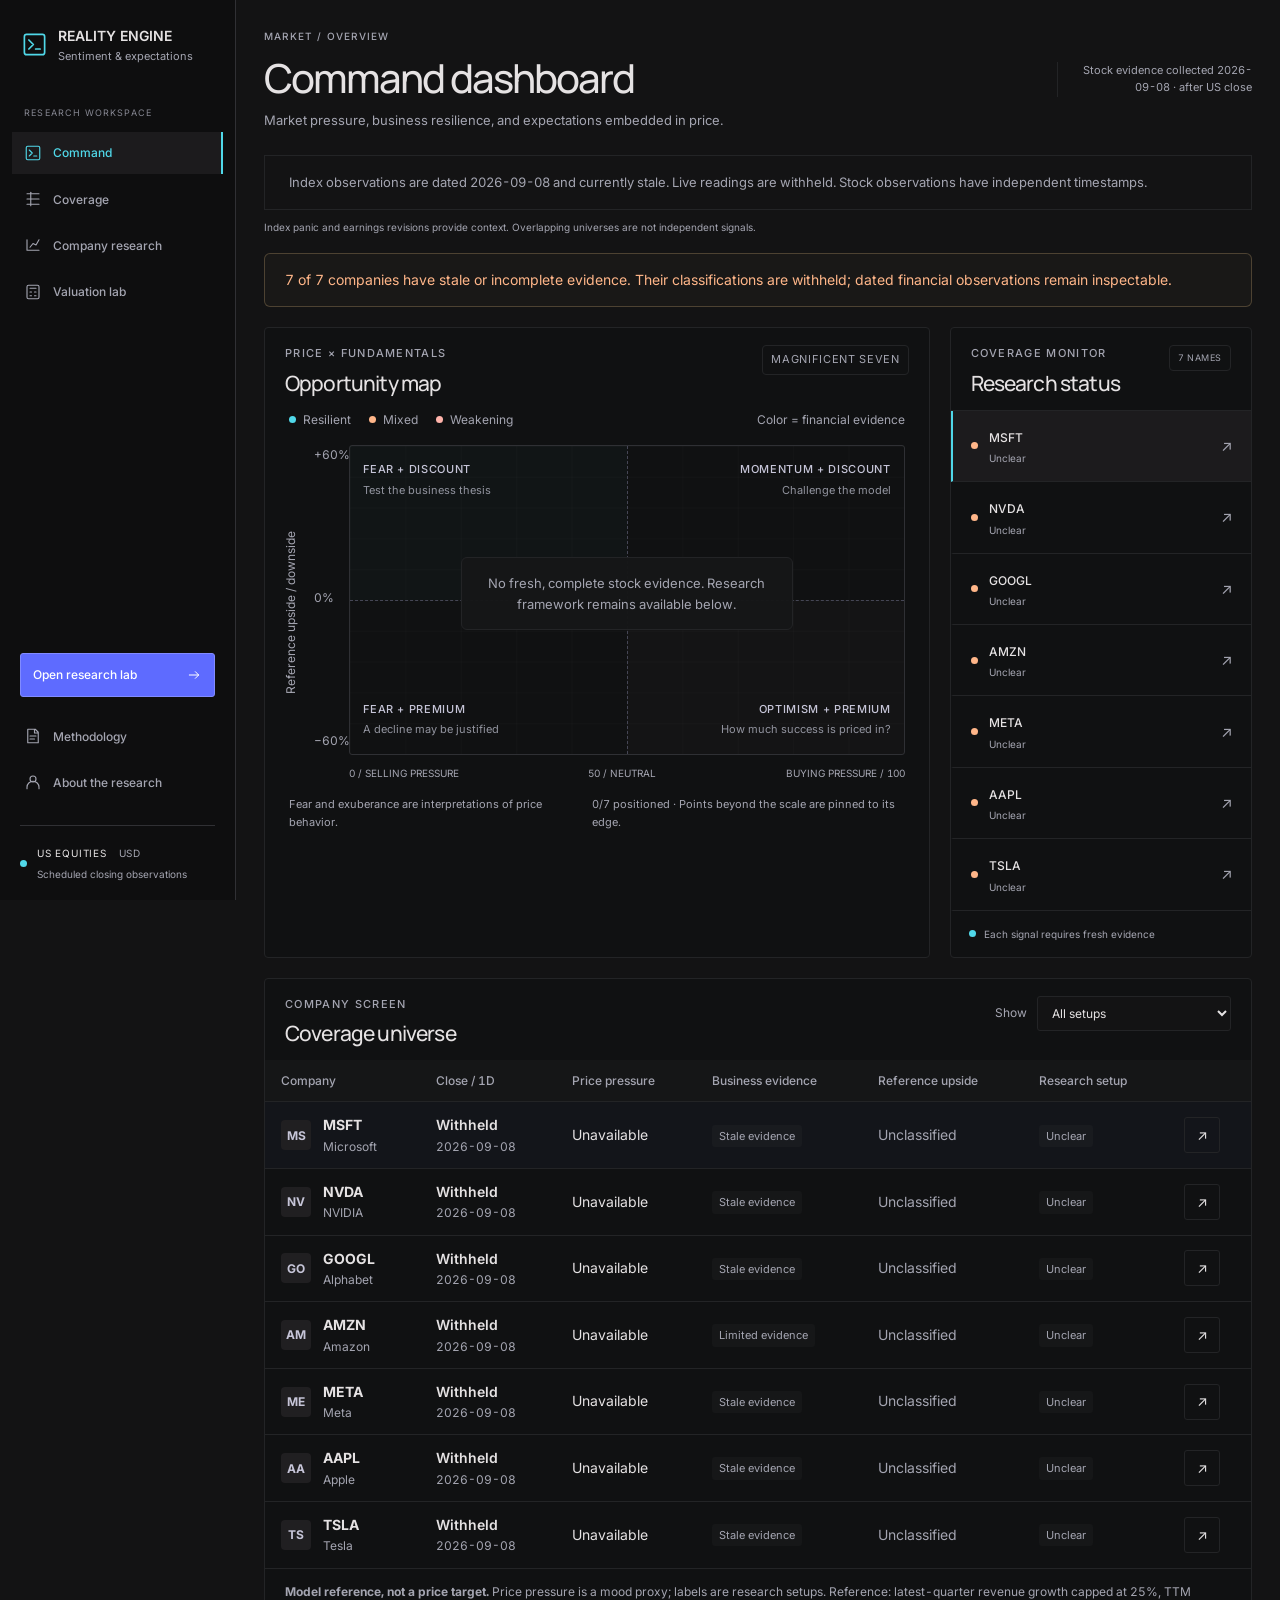
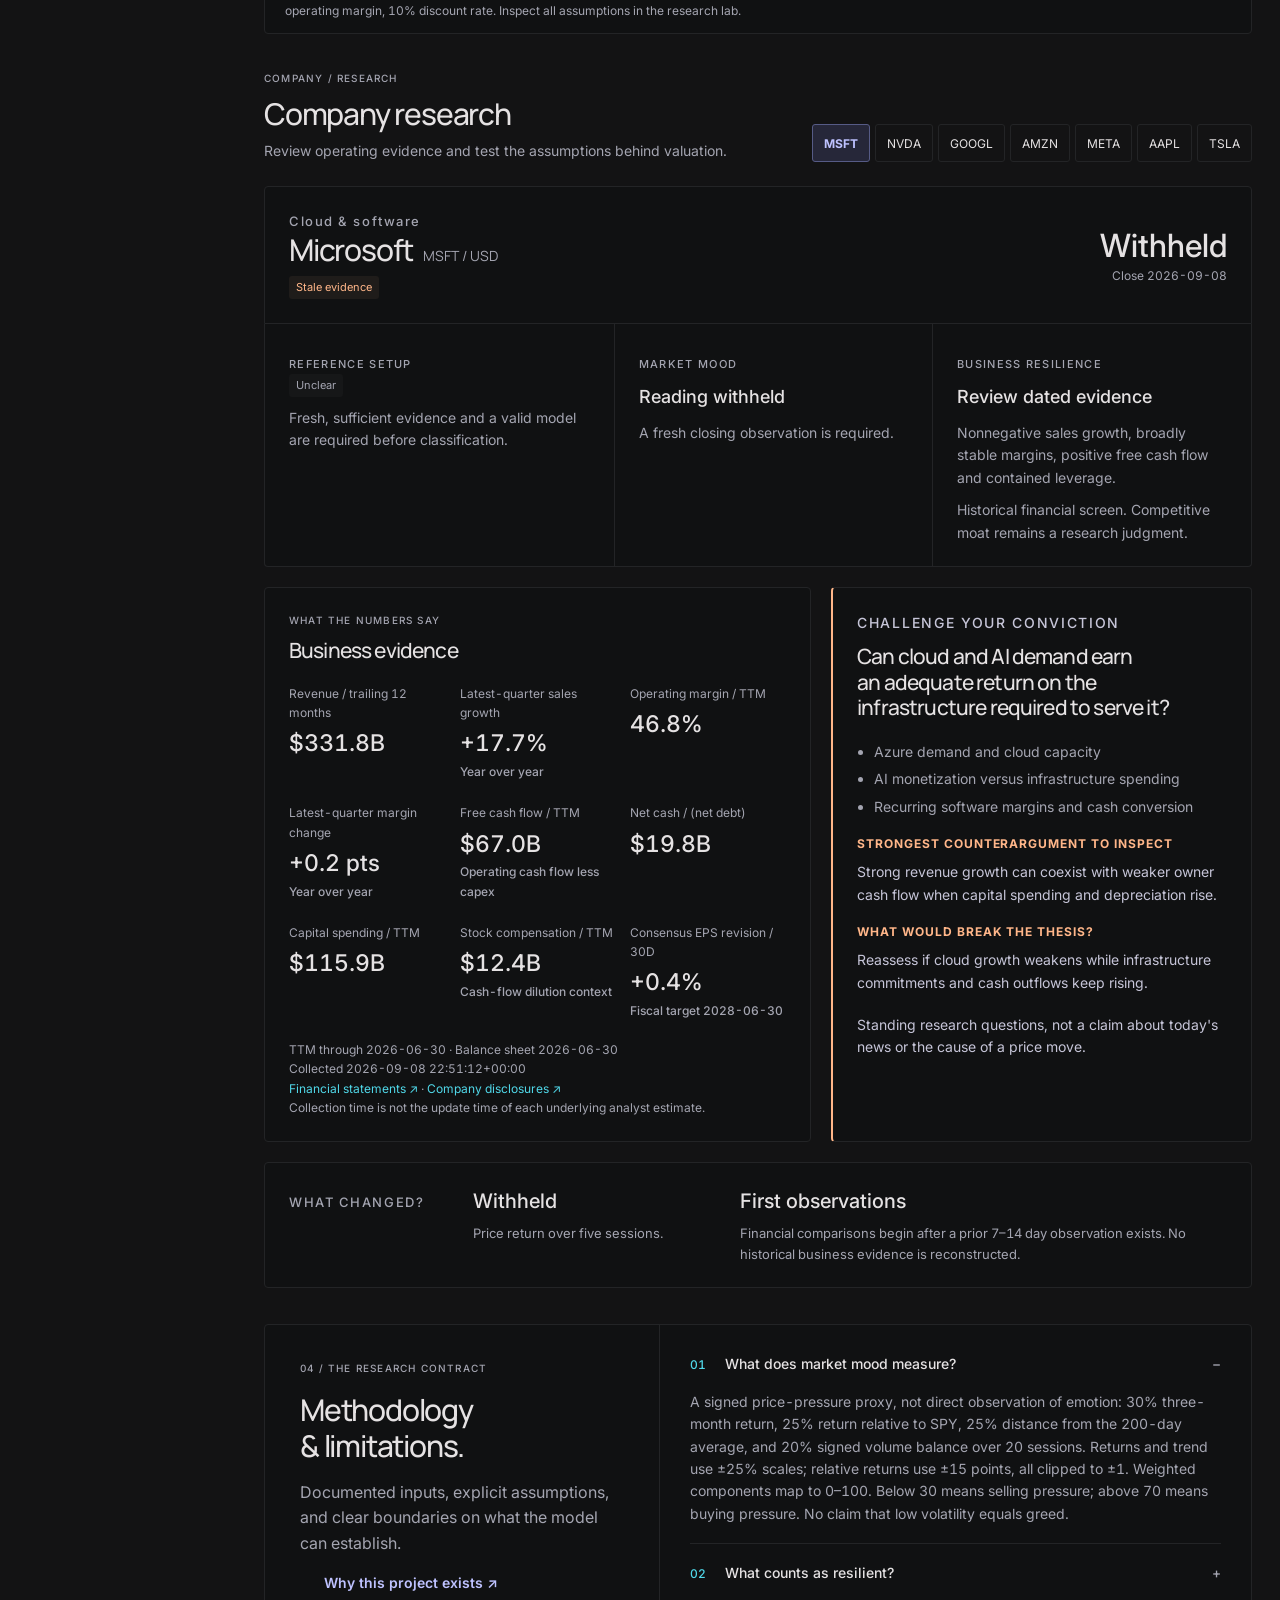
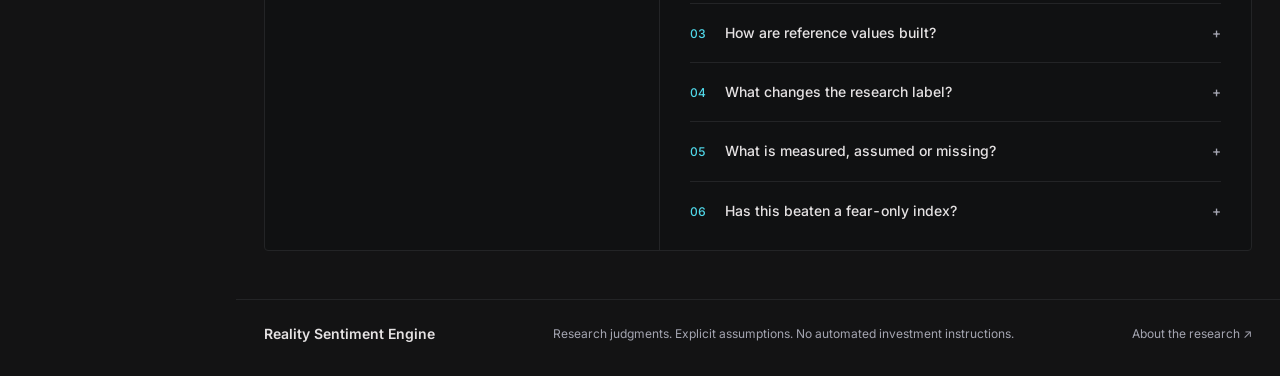
==== commit 4fa77b11: "Apply command dashboard UI and harden refresh schedule" ====
--- a/index.html
+++ b/index.html
@@ -1,20 +1,29 @@
 <!doctype html>
 <html lang="en"><head>
 <meta charset="utf-8"><meta name="viewport" content="width=device-width, initial-scale=1">
-<meta name="description" content="Compare market pressure, business resilience and priced expectations. Transparent research for investing through uncertainty."><meta name="theme-color" content="#0c1115">
+<meta name="description" content="Compare market pressure, business resilience and priced expectations. Transparent research for investing through uncertainty."><meta name="theme-color" content="#131314">
 <title>Reality Sentiment Engine | Expectations Dashboard</title>
-<link rel="icon" href="assets/favicon.svg" type="image/svg+xml"><link rel="preconnect" href="https://fonts.googleapis.com"><link rel="preconnect" href="https://fonts.gstatic.com" crossorigin><link href="https://fonts.googleapis.com/css2?family=Manrope:wght@400;500;600;700;800&display=swap" rel="stylesheet"><link rel="stylesheet" href="styles.css"><script src="model.js" defer></script><script src="app.js" defer></script>
+<link rel="icon" href="assets/favicon.svg" type="image/svg+xml"><link rel="preconnect" href="https://fonts.googleapis.com"><link rel="preconnect" href="https://fonts.gstatic.com" crossorigin><link href="https://fonts.googleapis.com/css2?family=Inter:wght@400;500;600&amp;family=Manrope:wght@400;500;600;700&amp;display=swap" rel="stylesheet"><link rel="stylesheet" href="styles.css"><script src="model.js" defer></script><script src="app.js" defer></script>
 </head><body>
 <a class="skip" href="#main">Skip to dashboard</a>
-<header class="site-header"><a class="brand" href="./"><span class="brand-mark" aria-hidden="true">R·E</span><span>Reality Sentiment<span class="brand-sub">EXPECTATIONS RESEARCH</span></span></a><nav aria-label="Main navigation"><a class="active" href="#overview">Overview</a><a href="#research">Research lab</a><a href="#methodology">Methodology</a><a href="about.html">About</a></nav><span class="edition">DAILY CLOSE <b>USD</b></span></header>
+<header class="site-header">
+  <a class="brand" href="./"><span class="brand-mark" aria-hidden="true"><svg viewBox="0 0 24 24" aria-hidden="true" fill="none" stroke="currentColor" stroke-width="1.5" stroke-linecap="round" stroke-linejoin="round"><rect x="3" y="3" width="18" height="18" rx="2"/><path d="m7 8 4 4-4 4m6 0h4"/></svg></span><span>REALITY ENGINE<span class="brand-sub">Sentiment &amp; expectations</span></span></a>
+  <div class="workspace-label">RESEARCH WORKSPACE</div>
+  <nav aria-label="Main navigation"><a href="#overview" class="active" aria-current="location"><svg viewBox="0 0 24 24" aria-hidden="true" fill="none" stroke="currentColor" stroke-width="1.5" stroke-linecap="round" stroke-linejoin="round"><rect x="3" y="3" width="18" height="18" rx="2"/><path d="m7 8 4 4-4 4m6 0h4"/></svg><span>Command</span></a><a href="#watchlist"><svg viewBox="0 0 24 24" aria-hidden="true" fill="none" stroke="currentColor" stroke-width="1.5" stroke-linecap="round" stroke-linejoin="round"><path d="M4 5h16M4 12h16M4 19h16"/><path d="M9 3v18"/></svg><span>Coverage</span></a><a href="#research"><svg viewBox="0 0 24 24" aria-hidden="true" fill="none" stroke="currentColor" stroke-width="1.5" stroke-linecap="round" stroke-linejoin="round"><path d="M4 19V5m0 14h16M8 15l4-5 4 2 4-7"/></svg><span>Company research</span></a><a href="#lab"><svg viewBox="0 0 24 24" aria-hidden="true" fill="none" stroke="currentColor" stroke-width="1.5" stroke-linecap="round" stroke-linejoin="round"><rect x="4" y="3" width="16" height="18" rx="2"/><path d="M8 7h8M8 12h2m4 0h2M8 17h2m4 0h2"/></svg><span>Valuation lab</span></a></nav>
+  <div class="sidebar-bottom"><a class="primary-link" href="#research">Open research lab <svg viewBox="0 0 24 24" aria-hidden="true" fill="none" stroke="currentColor" stroke-width="1.5" stroke-linecap="round" stroke-linejoin="round"><path d="M5 12h14m-5-5 5 5-5 5"/></svg></a>
+    <nav aria-label="Resources"><a href="#methodology"><svg viewBox="0 0 24 24" aria-hidden="true" fill="none" stroke="currentColor" stroke-width="1.5" stroke-linecap="round" stroke-linejoin="round"><path d="M5 3h10l4 4v14H5zM14 3v5h5M8 12h8M8 16h6"/></svg><span>Methodology</span></a><a href="about.html"><svg viewBox="0 0 24 24" aria-hidden="true" fill="none" stroke="currentColor" stroke-width="1.5" stroke-linecap="round" stroke-linejoin="round"><circle cx="12" cy="8" r="4"/><path d="M4 21v-2a8 8 0 0 1 16 0v2"/></svg><span>About the research</span></a></nav>
+    <div class="edition"><span class="dot cyan"></span><span>US EQUITIES <b>USD</b><small>Scheduled closing observations</small></span></div>
+  </div>
+</header>
 <main id="main">
-<section id="overview"><div class="page-heading"><div><p class="eyebrow">REALITY SENTIMENT ENGINE</p><h1>Market &amp; company research</h1><p>Market pressure, business resilience, and expectations embedded in price.</p></div><div class="publication"><i class="dot green"></i><span id="publication">Scheduled closing observations</span></div></div>
-<div class="disclosure"><span class="tiny-label">READ THIS FIRST</span><p>Colors describe research setups. Values come from <strong>editable reference scenarios</strong>, not price targets. Price pressure is a proxy for mood. No classification is a buy or sell instruction.</p></div><div id="load-status" role="status"></div>
-<div class="overview-grid"><section class="panel map-panel" aria-labelledby="map-title"><div class="panel-heading"><div><p class="eyebrow">01 / OPPORTUNITY MAP</p><h2 id="map-title">Price meets expectations</h2></div><span class="tag">MAGNIFICENT SEVEN</span></div><div class="map-legend"><span><i class="dot green"></i>Resilient</span><span><i class="dot amber"></i>Mixed</span><span><i class="dot red"></i>Weakening</span><span class="legend-note">Color = financial evidence</span></div>
+<section id="overview"><div class="page-heading"><div><p class="eyebrow">MARKET / OVERVIEW</p><h1>Command dashboard</h1><p>Market pressure, business resilience, and expectations embedded in price.</p></div><div class="publication"><span id="publication">Scheduled closing observations</span></div></div>
+<section class="context-strip" aria-label="Market context"><div id="market-context"><p class="context-empty">Loading published index observations.</p></div><p class="context-note">Index panic and earnings revisions provide context. Overlapping universes are not independent signals.</p></section>
+<div id="load-status" role="status"></div>
+<div class="overview-grid"><section class="panel map-panel" aria-labelledby="map-title"><div class="panel-heading"><div><p class="eyebrow">PRICE × FUNDAMENTALS</p><h2 id="map-title">Opportunity map</h2></div><span class="tag">MAGNIFICENT SEVEN</span></div><div class="map-legend"><span><i class="dot green"></i>Resilient</span><span><i class="dot amber"></i>Mixed</span><span><i class="dot red"></i>Weakening</span><span class="legend-note">Color = financial evidence</span></div>
 <div class="map-layout"><div class="vertical-axis">Reference upside / downside</div><div class="map-inner"><div class="map-y-ticks" aria-hidden="true"><span>+60%</span><span>0%</span><span>−60%</span></div><div class="opportunity-map" role="group" aria-label="Stocks by price pressure and reference valuation. Select a stock to open its research."><div class="map-zone zone-tl"><strong>FEAR + DISCOUNT</strong><span>Test the business thesis</span></div><div class="map-zone zone-tr"><strong>MOMENTUM + DISCOUNT</strong><span>Challenge the model</span></div><div class="map-zone zone-bl"><strong>FEAR + PREMIUM</strong><span>A decline may be justified</span></div><div class="map-zone zone-br"><strong>OPTIMISM + PREMIUM</strong><span>How much success is priced in?</span></div><div class="map-crosshair horizontal"></div><div class="map-crosshair vertical"></div><div id="map-points"></div></div><div class="map-x-labels"><span>0 / SELLING PRESSURE</span><span>50 / NEUTRAL</span><span>BUYING PRESSURE / 100</span></div></div></div><div class="map-foot"><span>Fear and exuberance are interpretations of price behavior.</span><span id="map-coverage">Fresh evidence required to place a stock.</span></div></section>
-<aside class="context-panel panel" aria-labelledby="context-title"><div class="panel-heading"><div><p class="eyebrow">THE BACKDROP</p><h2 id="context-title">Market context</h2></div></div><div id="market-context"><p class="context-empty">Checking published index observations.</p></div><p class="context-note">Index panic and revisions are separate from the stock model. Overlapping universes are not independent confirmations.</p><a class="text-link" href="#methodology">Understand the framework ↗</a></aside></div>
-<section class="panel watchlist-panel" aria-labelledby="watchlist-title"><div class="panel-heading"><div><p class="eyebrow">02 / COVERAGE UNIVERSE</p><h2 id="watchlist-title">Coverage universe</h2></div><label class="filter-label">Show<select id="state-filter"><option value="all">All setups</option><option value="discount">Reference discounts</option><option value="premium">Demanding valuations</option><option value="unclear">Limited / stale evidence</option></select></label></div><div class="table-scroll"><table class="watchlist"><thead><tr><th scope="col">Company</th><th scope="col">Close / 1D</th><th scope="col">Market mood</th><th scope="col">Business evidence</th><th scope="col">Reference upside</th><th scope="col">Research setup</th><th scope="col"><span class="sr-only">Open research</span></th></tr></thead><tbody id="watchlist-body"></tbody></table></div><p class="table-note">Reference: latest-quarter revenue growth capped at 25%, TTM operating margin, 10% discount rate. Inspect all assumptions in the research lab.</p></section></section>
-<section id="research" class="research-section" aria-labelledby="research-title"><div class="section-heading"><div><p class="eyebrow">03 / RESEARCH LAB</p><h2 id="research-title">Company research</h2><p>Review operating evidence and test the assumptions behind valuation.</p></div><div id="stock-tabs" class="stock-tabs" role="group" aria-label="Choose a company"></div></div><div id="stock-detail" aria-live="polite"></div><div id="lab" class="lab-grid" hidden>
+<aside class="signal-panel panel" aria-labelledby="signal-title"><div class="panel-heading"><div><p class="eyebrow">COVERAGE MONITOR</p><h2 id="signal-title">Research status</h2></div><span class="tag">7 NAMES</span></div><div id="signal-status"><p class="context-empty">Checking company evidence.</p></div><div class="signal-footer"><span class="dot cyan"></span>Each signal requires fresh evidence</div></aside></div>
+<section id="watchlist" class="panel watchlist-panel" aria-labelledby="watchlist-title"><div class="panel-heading"><div><p class="eyebrow">COMPANY SCREEN</p><h2 id="watchlist-title">Coverage universe</h2></div><label class="filter-label">Show<select id="state-filter"><option value="all">All setups</option><option value="discount">Reference discounts</option><option value="premium">Demanding valuations</option><option value="unclear">Limited / stale evidence</option></select></label></div><div class="table-scroll"><table class="watchlist"><thead><tr><th scope="col">Company</th><th scope="col">Close / 1D</th><th scope="col">Price pressure</th><th scope="col">Business evidence</th><th scope="col">Reference upside</th><th scope="col">Research setup</th><th scope="col"><span class="sr-only">Open research</span></th></tr></thead><tbody id="watchlist-body"></tbody></table></div><p class="table-note"><strong>Model reference, not a price target.</strong> Price pressure is a mood proxy; labels are research setups. Reference: latest-quarter revenue growth capped at 25%, TTM operating margin, 10% discount rate. Inspect all assumptions in the research lab.</p></section></section>
+<section id="research" class="research-section" aria-labelledby="research-title"><div class="section-heading"><div><p class="eyebrow">COMPANY / RESEARCH</p><h2 id="research-title">Company research</h2><p>Review operating evidence and test the assumptions behind valuation.</p></div><div id="stock-tabs" class="stock-tabs" role="group" aria-label="Choose a company"></div></div><div id="stock-detail" aria-live="polite"></div><div id="lab" class="lab-grid" hidden>
 <section class="panel assumptions-panel" aria-labelledby="assumptions-title"><div class="panel-heading"><div><p class="eyebrow">YOUR ASSUMPTIONS</p><h3 id="assumptions-title">Scenario assumptions</h3></div><button class="quiet-button" id="reset-model">Reset</button></div><p class="small muted">Local exploration only. Controls do not alter published watchlist assumptions or your other devices.</p><div id="assumption-controls"></div><p class="input-note">Growth applies for five years. Operating margin transitions from today's level to your year-five assumption.</p></section>
 <section class="panel valuation-panel" aria-labelledby="valuation-title"><div class="panel-heading"><div><p class="eyebrow">PRICED EXPECTATIONS</p><h3 id="valuation-title">Valuation sensitivity</h3></div><span class="tag" id="model-status">REFERENCE SCENARIO</span></div><div id="valuation-output" aria-live="polite"></div><details class="math-details"><summary>Inspect the cash-flow model</summary><div id="cashflow-table" class="table-scroll"></div><p>FCFF = revenue × operating margin × (1 − tax) − net reinvestment. Net reinvestment = positive revenue change ÷ sales-to-capital. Terminal cash flow uses terminal growth and year-five margin. Equity value = discounted FCFF + cash − debt, floored at zero.</p><p>Five-year model; no separate option value, acquisitions or future share issuance. Stock compensation remains an expense in operating profit. Cash and reported debt are simplified proxies. Terminal assumptions can dominate the result.</p></details></section></div></section>
 <section id="methodology" class="methodology panel" aria-labelledby="method-title"><div class="method-intro"><p class="eyebrow">04 / THE RESEARCH CONTRACT</p><h2 id="method-title">Methodology<br>&amp; limitations.</h2><p>Documented inputs, explicit assumptions, and clear boundaries on what the model can establish.</p><a class="text-link" href="about.html">Why this project exists ↗</a></div><div class="method-details">
--- a/styles.css
+++ b/styles.css
@@ -1,15 +1,18 @@
-:root{color-scheme:dark;--bg:#0c1115;--surface:#11181e;--line:#293640;--text:#edf1ef;--muted:#a0afb9;--green:#b6dd84;--amber:#deb77b;--red:#e28c86;--cyan:#8abfd1;font-family:Manrope,"Avenir Next",sans-serif;font-synthesis:none;font-variant-numeric:tabular-nums}
-*{box-sizing:border-box}html{scroll-behavior:smooth;scroll-padding-top:30px}body{margin:0;background:var(--bg);color:var(--text);font-size:16px;line-height:1.6}button,input,select{font:inherit}button,a,select{touch-action:manipulation}button{cursor:pointer;color:var(--text)}a{color:inherit}a,button{transition:background .18s,color .18s,border-color .18s}button:focus-visible,a:focus-visible,input:focus-visible,select:focus-visible,summary:focus-visible{outline:2px solid var(--green);outline-offset:4px}button:active{transform:translateY(1px)}[hidden]{display:none!important}h1,h2,h3,p{margin-top:0}h1,h2,h3{line-height:1.2;letter-spacing:-.045em;text-wrap:balance}h2{font-size:25px;font-weight:600}h3{font-size:23px;font-weight:600}p{margin-bottom:16px}.muted{color:var(--muted)}.small{font-size:14px}.positive{color:var(--green)}.negative{color:var(--red)}.sr-only{position:absolute;width:1px;height:1px;overflow:hidden;clip:rect(0,0,0,0);white-space:nowrap}.skip{position:absolute;left:16px;top:-70px;padding:12px 20px;background:var(--green);color:var(--bg);z-index:100}.skip:focus{top:10px}
-.site-header{min-height:88px;max-width:1600px;margin:auto;display:flex;align-items:center;justify-content:space-between;padding:0 38px;gap:24px;border-bottom:1px solid var(--line)}.brand{display:flex;align-items:center;gap:13px;font-size:16px;font-weight:700;text-decoration:none;line-height:1.35;white-space:nowrap}.brand-mark{display:flex;align-items:center;justify-content:center;width:45px;height:45px;border:1px solid #647c5f;border-radius:10px;font-size:19px;letter-spacing:-1px;color:var(--green)}.brand-sub{display:block;font-size:10px;letter-spacing:.2em;color:var(--muted);margin-top:5px;font-weight:500}.site-header nav{display:flex;gap:30px;height:100%;align-items:center}.site-header nav a{position:relative;color:var(--muted);text-decoration:none;font-size:14px;font-weight:600;padding:32px 0}.site-header nav a:hover,.site-header nav .active{color:var(--text)}.site-header nav .active:after{content:"";position:absolute;height:2px;background:var(--green);left:0;right:0;bottom:0}.edition{font-size:11px;letter-spacing:.13em;color:var(--muted)}.edition b{color:var(--green);margin-left:9px}main,footer{max-width:1524px;margin:auto;padding:0 38px}.page-heading{display:flex;justify-content:space-between;gap:30px;align-items:center;padding:38px 0 22px}.eyebrow{font-size:12px;letter-spacing:.15em;color:var(--green);font-weight:700;margin:0 0 12px}.page-heading h1{font-size:clamp(28px,2.55vw,40px);margin:0 0 10px;font-weight:600}.page-heading h1 span{color:var(--muted);font-weight:400}.page-heading p:not(.eyebrow){margin:0;color:var(--muted);font-size:14px}.publication{display:flex;align-items:center;gap:8px;color:var(--muted);font-size:12px;max-width:210px}.dot{width:7px;height:7px;border-radius:50%;display:inline-block;flex:none}.green{background:var(--green)}.amber{background:var(--amber)}.red{background:var(--red)}.disclosure{display:flex;gap:22px;align-items:center;border-top:1px solid var(--line);border-bottom:1px solid var(--line);padding:12px 0;margin-bottom:24px}.tiny-label{font-size:11px;font-weight:700;letter-spacing:.13em;white-space:nowrap;color:var(--amber)}.disclosure p{font-size:12px;line-height:1.7;margin:0;color:var(--muted)}.disclosure strong{font-weight:500;color:#d8e1df}.overview-grid{display:grid;grid-template-columns:minmax(0,1fr) 300px;gap:20px}.panel{border:1px solid var(--line);background:var(--surface);border-radius:12px;overflow:hidden}.panel-heading{display:flex;align-items:flex-start;justify-content:space-between;gap:18px;padding:23px 24px 16px}.panel-heading .eyebrow{margin-bottom:8px;font-size:11px}.panel-heading h2{font-size:21px;margin:0}.panel-heading h3{margin:0}.tag{font-size:11px;letter-spacing:.06em;border:1px solid var(--line);padding:5px 8px;border-radius:4px;color:var(--muted);white-space:nowrap}.map-legend{display:flex;gap:18px;font-size:12px;color:var(--muted);padding:0 24px 16px;align-items:center}.map-legend span{display:flex;align-items:center;gap:7px}.legend-note{margin-left:auto}.map-layout{display:flex;padding:0 24px 0 16px;gap:14px}.vertical-axis{writing-mode:vertical-rl;transform:rotate(180deg);font-size:12px;color:var(--muted);text-align:center;flex:none}.map-inner{flex:1;min-width:0;position:relative;padding-left:35px}.map-y-ticks{position:absolute;left:0;top:0;bottom:31px;display:flex;flex-direction:column;justify-content:space-between;font-size:12px;color:var(--muted)}.opportunity-map{position:relative;height:300px;isolation:isolate;border:1px solid #3a4b57;border-radius:5px;background-image:linear-gradient(#ffffff04 1px,transparent 1px),linear-gradient(90deg,#ffffff04 1px,transparent 1px);background-size:10% 10%}.map-crosshair{position:absolute;pointer-events:none}.horizontal{top:50%;left:0;right:0;border-top:1px dashed #4b5c68}.vertical{left:50%;top:0;bottom:0;border-left:1px dashed #4b5c68}.map-zone{position:absolute;width:50%;height:50%;padding:15px 13px;pointer-events:none;z-index:-1;display:flex;flex-direction:column}.map-zone strong{font-size:11px;letter-spacing:.06em;color:#bdc9c0;font-weight:500}.map-zone span{font-size:11px;color:#95a5af;margin-top:3px}.zone-tl{left:0;top:0;background:linear-gradient(135deg,#b6dd840e,transparent)}.zone-tr{right:0;top:0;text-align:right}.zone-bl{left:0;bottom:0;justify-content:flex-end}.zone-br{right:0;bottom:0;text-align:right;justify-content:flex-end;background:linear-gradient(315deg,#e28c860b,transparent)}.map-point{position:absolute;display:flex;gap:6px;align-items:center;border:0;background:#0c1115eb;border-radius:20px;padding:4px 8px 4px 5px;transform:translate(-50%,-50%);font-size:12px;font-weight:700;z-index:2;white-space:nowrap;min-height:30px}.map-point:hover,.map-point.selected{background:#283b2c;outline:1px solid var(--green);z-index:3}.map-point:active{transform:translate(-50%,-50%)}.map-point i{height:10px;width:10px;border-radius:50%;box-shadow:0 0 0 3px #ffffff08}.map-point.resilient i{background:var(--green)}.map-point.mixed i{background:var(--amber)}.map-point.weakening i{background:var(--red)}.map-point.unknown i{background:var(--muted)}.map-x-labels{display:flex;justify-content:space-between;font-size:10px;color:var(--muted);padding:10px 0 0;gap:6px}.map-foot{display:flex;justify-content:space-between;gap:18px;padding:15px 24px 18px;font-size:11px;color:var(--muted)}.context-panel{display:flex;flex-direction:column}.context-panel .panel-heading{padding-bottom:9px}.context-reading{padding:14px 24px;border-bottom:1px solid var(--line)}.context-name{font-size:14px;font-weight:600;display:flex;justify-content:space-between;gap:8px}.context-name span{font-size:11px;font-weight:400;color:var(--muted)}.context-metrics{display:grid;grid-template-columns:1fr 1fr;gap:16px;margin-top:7px}.context-metrics strong{font-size:25px;font-weight:500;line-height:1.3}.context-metrics small{display:block;font-size:12px;color:var(--muted)}.context-note{font-size:12px;color:var(--muted);padding:17px 24px 0;margin-bottom:12px}.context-panel .text-link{padding:0 24px 20px;margin-top:auto;font-size:13px}.text-link{text-decoration:none;color:var(--green);font-weight:600}.text-link:hover{color:var(--text)}.context-empty{padding:16px 24px;color:var(--muted);font-size:13px}
-.watchlist-panel{margin-top:20px}.filter-label{display:flex;align-items:center;gap:10px;font-size:12px;color:var(--muted)}select{background:var(--bg);color:var(--text);border:1px solid var(--line);border-radius:5px;font-size:12px;padding:8px 28px 8px 10px}.table-scroll{overflow:auto}.watchlist{border-collapse:collapse;width:100%;white-space:nowrap}.watchlist th{text-align:left;font-size:12px;font-weight:500;color:var(--muted);padding:12px 20px;border-bottom:1px solid var(--line);background:#0e151a}.watchlist td{padding:14px 20px;border-bottom:1px solid #29364099;font-size:14px}.watchlist tbody tr{cursor:pointer}.watchlist tbody tr:hover,.watchlist tbody tr.selected{background:#b6dd8406}.ticker-cell{display:flex;align-items:center;gap:12px}.ticker-icon{width:35px;height:35px;display:flex;align-items:center;justify-content:center;border-radius:8px;background:#1e2a32;color:#c0ccce;font-size:12px;font-weight:700}.ticker-cell strong{display:block;font-size:14px}.ticker-cell small,.price-cell small{display:block;color:var(--muted);font-size:12px}.price-cell strong{display:block;font-weight:600}.price-cell .positive{color:var(--green)}.price-cell .negative{color:var(--red)}.mood-track{height:3px;width:90px;background:linear-gradient(90deg,var(--amber),#667775,var(--cyan));margin:6px 0 0;position:relative;border-radius:2px}.mood-track i{height:7px;width:3px;position:absolute;background:var(--text);top:-2px}.mood-number{display:flex;gap:7px;align-items:center;font-size:12px;color:var(--muted)}.mood-number strong{font-size:14px;font-weight:600;color:var(--text)}.badge{font-size:12px;padding:4px 8px;border-radius:5px;display:inline-flex;align-items:center;gap:6px;background:#ffffff06;color:var(--muted);line-height:1.5}.badge.green{background:#b6dd8411;color:var(--green)}.badge.amber{background:#deb77b10;color:var(--amber)}.badge.red{background:#e28c8610;color:var(--red)}.row-open{border:1px solid var(--line);border-radius:5px;background:transparent;min-width:36px;min-height:36px}.row-open:hover{border-color:var(--green);color:var(--green)}.table-note{font-size:12px;color:var(--muted);padding:13px 20px;margin:0}.section-heading{display:flex;justify-content:space-between;gap:24px;align-items:end;margin-bottom:24px}.section-heading h2{font-size:34px;margin-bottom:8px}.section-heading p:not(.eyebrow){color:var(--muted);font-size:14px;margin:0}.research-section{padding:55px 0}.stock-tabs{display:flex;flex-wrap:wrap;gap:5px}.stock-tabs button{font-size:12px;min-height:38px;border:1px solid var(--line);background:transparent;border-radius:5px;padding:8px 11px}.stock-tabs button[aria-pressed=true]{background:var(--green);color:#19241b;border-color:var(--green);font-weight:700}.stock-tabs button:hover{border-color:var(--green)}.company-head{display:flex;justify-content:space-between;gap:20px;align-items:center;padding:24px;background:var(--surface);border:1px solid var(--line);border-radius:12px 12px 0 0}.company-head h3{font-size:30px;margin:0 0 7px}.company-head h3 span{font-size:14px;color:var(--muted);letter-spacing:0;font-weight:400;margin-left:10px}.company-head p{margin:0;font-size:13px;color:var(--muted)}.company-quote{text-align:right}.company-quote strong{font-size:32px;font-weight:500;line-height:1.3}.company-quote small{display:block;font-size:12px;color:var(--muted)}.stock-summary{display:grid;grid-template-columns:1.1fr 1fr 1fr;border:1px solid var(--line);border-top:0;background:var(--surface);border-radius:0 0 12px 12px}.summary-cell{padding:22px 24px;border-right:1px solid var(--line)}.summary-cell:last-child{border:0}.summary-cell .eyebrow{font-size:11px}.summary-cell h4{margin:10px 0 8px;font-size:18px;font-weight:500}.summary-cell p{font-size:14px;color:var(--muted);margin:10px 0 0}.sparkline{width:100%;height:53px;margin-top:12px;display:block}.evidence-grid{display:grid;grid-template-columns:1.3fr 1fr;gap:20px;margin-top:20px}.evidence-card,.challenge-card{padding:24px}.evidence-card h3,.challenge-card h3{font-size:21px}.metric-grid{display:grid;grid-template-columns:repeat(3,1fr);gap:22px 15px}.metric-grid dt{font-size:12px;color:var(--muted)}.metric-grid dd{margin:3px 0 0;font-size:23px;font-weight:500}.metric-grid dd small{font-size:12px;color:var(--muted);display:block}.source-line{font-size:12px;color:var(--muted);margin:20px 0 0}.source-line a{color:var(--cyan);text-decoration:none}.challenge-card{border-left:2px solid var(--amber)}.challenge-card p{font-size:14px;color:#bdc8cf}.challenge-card h4{font-size:12px;text-transform:uppercase;letter-spacing:.08em;color:var(--amber);margin:16px 0 8px}.driver-list{margin:0;padding-left:17px;font-size:14px;color:var(--muted)}.driver-list li+li{margin-top:5px}.lab-grid{display:grid;grid-template-columns:340px minmax(0,1fr);gap:20px;margin-top:20px}.assumptions-panel>p{padding:0 24px}.assumptions-panel .panel-heading{align-items:center}.quiet-button{border:1px solid var(--line);padding:7px 10px;background:transparent;border-radius:5px;font-size:12px;min-height:34px}.quiet-button:hover{border-color:var(--green)}#assumption-controls{padding:0 24px}.control{margin:19px 0}.control label{display:flex;justify-content:space-between;gap:8px;font-size:13px}.control output{color:var(--green);font-size:13px}.control input{display:block;width:100%;accent-color:var(--green);margin:10px 0;min-height:25px;cursor:pointer}.bounds{display:flex;justify-content:space-between;color:var(--muted);font-size:11px}.input-note{font-size:12px;color:var(--muted);margin:20px 0}.valuation-panel .panel-heading{padding-bottom:21px}.valuation-main{display:grid;grid-template-columns:1.1fr 1fr;gap:28px;padding:0 26px 22px}.valuation-number{font-size:46px;font-weight:500;line-height:1.2;letter-spacing:-.045em}.valuation-caption{font-size:13px;color:var(--muted);margin:8px 0}.implied-box{border-left:1px solid var(--line);padding-left:24px}.implied-number{font-size:35px;line-height:1.3;color:var(--green);letter-spacing:-.03em}.implied-box p{font-size:13px;color:var(--muted);margin-top:8px}.range-chart{margin:0 26px 20px;padding:20px;background:#0c111599;border:1px solid var(--line);border-radius:7px}.scenario-grid{display:grid;grid-template-columns:repeat(3,1fr);gap:10px}.scenario-grid>div:nth-child(2){text-align:center}.scenario-grid>div:nth-child(3){text-align:right}.scenario-grid small{display:block;font-size:11px;color:var(--muted);text-transform:uppercase;letter-spacing:.08em}.scenario-grid strong{font-size:22px;font-weight:500}.scenario-grid span{display:block;font-size:12px;color:var(--muted)}.range-line{height:5px;background:linear-gradient(90deg,#deb77b77,#b6dd84bb);border-radius:3px;margin:18px 0 10px;position:relative}.range-line i{position:absolute;top:-5px;width:3px;height:15px;background:var(--text)}.range-caption{font-size:12px;color:var(--muted);margin:0}.model-warning{font-size:13px;color:var(--amber);padding:0 26px;margin-bottom:18px}.comparison-table{border-collapse:collapse;width:100%;font-size:12px}.comparison-table td,.comparison-table th{text-align:right;padding:10px 12px;border-bottom:1px solid var(--line)}.comparison-table th:first-child,.comparison-table td:first-child{text-align:left}.comparison-table th{color:var(--muted);font-weight:500}.math-details{border-top:1px solid var(--line);padding:16px 26px}.math-details summary{font-size:14px;cursor:pointer;color:var(--muted)}.math-details p{font-size:13px;color:var(--muted);margin:16px 0 0}.math-details table{margin-top:14px}.methodology{display:grid;grid-template-columns:1fr 1.5fr;margin-bottom:48px}.method-intro{padding:35px;max-width:450px}.method-intro h2{font-size:34px;margin:16px 0}.method-intro p:not(.eyebrow){font-size:16px;color:var(--muted)}.method-intro .text-link{font-size:14px}.method-details{padding:10px 30px;border-left:1px solid var(--line)}.method-details details{border-bottom:1px solid var(--line);padding:18px 0}.method-details details:last-child{border-bottom:0}.method-details summary{font-size:14px;cursor:pointer;font-weight:500;list-style:none;padding-right:22px;position:relative}.method-details summary:after{content:"+";position:absolute;right:0;color:var(--muted)}.method-details details[open] summary:after{content:"−"}.method-details summary span{font-size:12px;margin-right:15px;color:var(--green)}.method-details p{font-size:14px;color:var(--muted);margin:16px 0 0;max-width:65ch}footer{display:flex;gap:24px;justify-content:space-between;align-items:center;padding-top:24px;padding-bottom:32px;border-top:1px solid var(--line)}footer .brand{font-size:14px}footer p,footer>a:last-child{font-size:12px;color:var(--muted);margin:0}footer>a:last-child{text-decoration:none}.error-note{padding:15px 20px;border:1px solid #deb77b44;background:#deb77b08;color:var(--amber);font-size:14px;border-radius:6px;margin:0 0 20px}.empty-state{padding:30px;text-align:center;color:var(--muted);font-size:14px}.map-empty{position:absolute;left:20%;right:20%;top:36%;padding:15px;background:#11181ef5;font-size:13px;text-align:center;z-index:4;color:var(--muted);border:1px solid var(--line);border-radius:6px}.noscript{padding:30px;text-align:center}.about-layout{display:grid;grid-template-columns:1fr 1.3fr;gap:70px;padding:70px 0}.about-layout h1{font-size:50px;max-width:600px}.about-layout h2{font-size:23px;margin-top:35px}.about-layout p,.about-layout li{color:var(--muted);max-width:65ch}.about-layout .about-lead{color:var(--text);font-size:21px;line-height:1.6}.about-layout li+li{margin-top:12px}
-.map-point{width:28px;height:28px;min-height:28px;padding:0;justify-content:center;border-radius:50%;background:#0c1115}.map-point span{position:absolute;transform:translateY(var(--label-offset));font-size:11px;background:#11181eed;border-radius:3px;padding:1px 4px;pointer-events:none}.change-panel{display:grid;grid-template-columns:160px 1fr 2fr;gap:24px;align-items:start;padding:22px 24px;margin-top:20px}.change-panel .eyebrow{margin-top:7px}.change-panel strong{font-size:20px;font-weight:500}.change-panel p{font-size:13px;color:var(--muted);margin:6px 0 0}
-@media(min-width:1500px){.opportunity-map{height:340px}.watchlist td{padding-top:17px;padding-bottom:17px}}
-@media(max-width:1150px){main,footer,.site-header{padding-inline:24px}.edition{display:none}.overview-grid{grid-template-columns:minmax(0,1fr) 250px}.map-zone span,.legend-note{display:none}.publication{max-width:155px}.lab-grid{grid-template-columns:300px minmax(0,1fr)}.valuation-main{gap:15px}.valuation-number{font-size:38px}.implied-number{font-size:29px}.stock-tabs button{padding:8px}.section-heading{align-items:start}.metric-grid{grid-template-columns:repeat(2,1fr)}}
-@media(max-width:850px){.site-header{height:auto;flex-wrap:wrap;gap:0;padding-top:18px}.site-header nav{gap:24px}.site-header nav a{padding:18px 0 14px}.overview-grid{grid-template-columns:1fr}.context-panel{display:block}#market-context{display:grid;grid-template-columns:repeat(3,1fr)}.context-reading{border-bottom:0;border-right:1px solid var(--line);padding:10px 20px}.context-name{display:block}.context-name span{display:block;margin-top:3px}.context-note{padding-top:13px}.context-panel .text-link{display:block}.context-empty{grid-column:1/-1}.page-heading{align-items:start}.page-heading h1 span{display:block;margin-top:4px}.publication{margin-top:24px}.section-heading{display:block}.stock-tabs{margin-top:20px}.lab-grid{grid-template-columns:1fr}.assumptions-panel #assumption-controls{display:grid;grid-template-columns:repeat(3,1fr);gap:0 22px}.stock-summary{grid-template-columns:1fr 1fr}.summary-cell:first-child{grid-column:1/-1;border-bottom:1px solid var(--line);border-right:0}.evidence-grid{grid-template-columns:1fr}.metric-grid{grid-template-columns:repeat(3,1fr)}.methodology{grid-template-columns:1fr}.method-intro{max-width:none}.method-details{border-left:0;border-top:1px solid var(--line)}.about-layout{grid-template-columns:1fr;gap:20px;padding-top:40px}.about-layout h1{font-size:40px}footer{flex-wrap:wrap}footer p{order:3;flex-basis:100%}}
-@media(max-width:520px){main,footer,.site-header{padding-inline:16px}.site-header nav{gap:16px;width:100%;justify-content:space-between}.site-header nav a{font-size:12px}.page-heading{padding-top:27px;display:block}.page-heading h1{font-size:31px}.publication{max-width:none;margin-top:14px}.disclosure{display:block}.tiny-label{display:block;margin-bottom:5px}.panel-heading{padding:19px 17px 15px;gap:10px}.panel-heading h2{font-size:19px}.map-panel .tag{display:none}.map-legend{padding:0 17px 16px;gap:12px}.map-layout{padding:0 13px 0 6px;gap:6px}.vertical-axis{font-size:10px}.map-inner{padding-left:30px}.opportunity-map{height:280px}.map-zone{padding:10px 8px}.map-zone strong{font-size:10px;letter-spacing:0}.map-point{font-size:11px;padding:3px;gap:3px}.map-x-labels{font-size:9px}.map-x-labels span:nth-child(2){display:none}.map-foot{display:block;padding:14px 17px}.map-foot span{display:block;margin-bottom:4px}.context-reading{padding:7px 12px}.context-name{font-size:12px}.context-metrics{gap:5px}.context-metrics strong{font-size:22px}.context-metrics small{font-size:11px}.context-note{padding:14px 17px 0}.context-panel .text-link{padding:0 17px 16px}.watchlist-panel .panel-heading{display:block}.filter-label{margin-top:14px}.watchlist th,.watchlist td{padding-inline:15px}.table-note{padding:13px 17px}.research-section{padding:35px 0}.section-heading h2{font-size:30px}.company-head{padding:20px 17px;align-items:start}.company-head h3{font-size:25px}.company-head h3 span{display:block;margin:6px 0 0}.company-quote strong{font-size:26px}.stock-summary{grid-template-columns:1fr}.summary-cell{padding:18px 17px;border-right:0!important;border-bottom:1px solid var(--line)}.evidence-card,.challenge-card{padding:20px 17px}.metric-grid{gap:20px 10px;grid-template-columns:repeat(2,1fr)}.metric-grid dd{font-size:22px}.assumptions-panel #assumption-controls{grid-template-columns:repeat(2,1fr);padding:0 17px;gap:0 20px}.assumptions-panel>p{padding-inline:17px}.control label{font-size:12px}.control output{font-size:12px}.valuation-main{grid-template-columns:1fr;padding:0 17px 20px}.implied-box{border-left:0;padding:17px 0 0;border-top:1px solid var(--line)}.valuation-number{font-size:43px}.valuation-panel .tag{font-size:9px}.range-chart{margin-inline:17px;padding:15px}.scenario-grid strong{font-size:21px}.model-warning{padding-inline:17px}.math-details{padding:16px 17px}.method-intro{padding:25px 20px}.method-intro h2{font-size:30px}.method-details{padding:5px 20px}.about-layout h1{font-size:35px}}
+/* Adapted from the selected Romer Command Dashboard in Google Stitch.
+   Native CSS keeps the static research site dependency-free. See DESIGN.md. */
+:root{color-scheme:dark;--bg:#131314;--surface:#101112;--line:#232426;--text:#e5e2e3;--muted:#a4a5b1;--green:#50d8e9;--cyan:#50d8e9;--amber:#ffb689;--red:#ffb4ab;--primary:#bec2ff;--accent:#7a85ff;--sidebar:236px;font-family:Inter,"Avenir Next",sans-serif;font-synthesis:none;font-variant-numeric:tabular-nums}
+*{box-sizing:border-box}html{scroll-behavior:smooth;scroll-padding-top:24px}body{margin:0;background:var(--bg);color:var(--text);font-size:14px;line-height:1.6}button,input,select{font:inherit}button,a,select{touch-action:manipulation}button{cursor:pointer;color:var(--text)}a{color:inherit}a,button{transition:background .16s,color .16s,border-color .16s}button:focus-visible,a:focus-visible,input:focus-visible,select:focus-visible,summary:focus-visible{outline:2px solid var(--cyan);outline-offset:4px}button:active{transform:translateY(1px)}[hidden]{display:none!important}h1,h2,h3,p{margin-top:0}h1,h2,h3{font-family:Manrope,Inter,sans-serif;font-weight:500;line-height:1.2;letter-spacing:-.04em;text-wrap:balance}h2{font-size:25px}h3{font-size:23px}p{margin-bottom:16px}.muted{color:var(--muted)}.small{font-size:13px}.positive{color:var(--green)}.negative{color:var(--red)}.sr-only{position:absolute;width:1px;height:1px;overflow:hidden;clip:rect(0,0,0,0);white-space:nowrap}.skip{position:fixed;left:16px;top:-70px;padding:12px 20px;background:var(--cyan);color:var(--bg);z-index:100}.skip:focus{top:10px}
+.site-header{position:fixed;inset:0 auto 0 0;width:var(--sidebar);display:flex;flex-direction:column;padding:26px 12px 18px;background:#0e0e0f;border-right:1px solid #303034;z-index:20;overflow-y:auto}.brand{display:flex;align-items:center;gap:10px;font-size:14px;font-weight:600;text-decoration:none;line-height:1.4;white-space:nowrap}.site-header>.brand{padding:0 8px;margin-bottom:42px}.brand-mark{display:flex;align-items:center;justify-content:center;width:28px;height:30px;color:var(--cyan)}.brand-mark svg{width:27px;height:27px}.brand-sub{display:block;font-size:11px;font-weight:400;color:var(--muted);margin-top:3px}.workspace-label{font-size:9px;letter-spacing:.13em;color:#868792;margin:0 12px 12px}.site-header nav{display:flex;flex-direction:column;gap:5px}.site-header nav a{display:flex;align-items:center;gap:11px;padding:11px 12px;color:var(--muted);text-decoration:none;font-size:12px;font-weight:500;border-right:2px solid transparent}.site-header nav svg{height:18px;width:18px;flex:none}.site-header nav a:hover{color:var(--text);background:#1c1b1d}.site-header nav a.active{background:#1c1b1d;color:var(--cyan);border-right-color:var(--cyan)}.sidebar-bottom{margin-top:auto;padding-top:35px}.primary-link{display:flex;align-items:center;justify-content:space-between;margin:0 8px 19px;padding:11px 12px;background:#5e6bff;color:#fff;text-decoration:none;border:1px solid #818bff;border-radius:3px;font-size:12px;font-weight:500}.primary-link:hover{background:#727dff}.primary-link svg{width:16px;height:16px}.edition{display:flex;align-items:center;gap:10px;margin:22px 8px 0;padding-top:19px;border-top:1px solid #303034;font-size:10px;letter-spacing:.08em;color:var(--text)}.edition b{color:var(--muted);margin-left:8px;font-weight:400}.edition small{display:block;margin-top:5px;font-size:10px;letter-spacing:0;color:var(--muted)}.cyan{background:var(--cyan)}main,footer{margin-left:var(--sidebar);padding-inline:28px;max-width:1880px}main{padding-top:28px}.page-heading{display:flex;justify-content:space-between;align-items:center;gap:24px;padding:0 0 24px}.page-heading h1{font-size:40px;letter-spacing:-.05em;margin:0 0 8px}.page-heading p:not(.eyebrow){color:var(--muted);margin:0;font-size:13px}.eyebrow{font-size:10px;font-weight:500;letter-spacing:.12em;color:var(--muted);margin:0 0 10px}.publication{font-size:11px;text-align:right;color:var(--muted);max-width:195px;padding-left:16px;border-left:1px solid var(--line)}
+.context-strip{margin-bottom:18px}#market-context{display:grid;grid-template-columns:repeat(3,minmax(0,1fr));gap:20px}.context-reading{background:var(--surface);border:1px solid var(--line);border-radius:3px;padding:17px 20px;box-shadow:inset 0 1px 0 #ffffff12}.context-name{display:flex;justify-content:space-between;align-items:center;gap:8px;font-size:11px;font-weight:500;letter-spacing:.025em}.context-name>span{font-size:10px;color:var(--muted);font-weight:400;letter-spacing:0}.context-metrics{display:grid;grid-template-columns:1fr 1fr;gap:20px;margin-top:12px}.context-metrics>div+div{border-left:1px solid var(--line);padding-left:20px}.context-metrics strong{font-family:Manrope,Inter,sans-serif;font-size:30px;line-height:1.2;font-weight:500}.context-metrics small{display:block;font-size:10px;color:var(--muted);margin-top:5px}.context-note{font-size:10px;color:var(--muted);margin:9px 0 0}#market-context>.context-empty{grid-column:1/-1;border:1px solid var(--line);margin:0}
+.signal-panel{display:flex;flex-direction:column}.signal-panel .panel-heading{border-bottom:1px solid var(--line)}.signal-panel .tag{font-size:9px}.signal-row{width:100%;display:flex;align-items:center;gap:11px;text-align:left;border:0;border-bottom:1px solid var(--line);border-left:2px solid transparent;background:transparent;padding:15px 18px}.signal-row:hover,.signal-row.selected{background:#1c1b1d}.signal-row.selected{border-left-color:var(--cyan)}.signal-row>span:nth-child(2){flex:1}.signal-row strong{font-size:12px;font-weight:500}.signal-row small{display:block;font-size:10px;color:var(--muted);margin-top:2px}.signal-row .signal-arrow{font-size:15px;color:var(--muted)}.signal-footer{padding:15px 18px;margin-top:auto;font-size:10px;color:var(--muted);display:flex;align-items:center;gap:8px}
+.dot{width:7px;height:7px;border-radius:50%;display:inline-block;flex:none}.green{background:var(--green)}.amber{background:var(--amber)}.red{background:var(--red)}.disclosure{display:flex;gap:22px;align-items:center;border-top:1px solid var(--line);border-bottom:1px solid var(--line);padding:12px 0;margin-bottom:24px}.tiny-label{font-size:11px;font-weight:700;letter-spacing:.13em;white-space:nowrap;color:var(--amber)}.disclosure p{font-size:12px;line-height:1.7;margin:0;color:var(--muted)}.disclosure strong{font-weight:500;color:#d8e1df}.overview-grid{display:grid;grid-template-columns:minmax(0,2.2fr) minmax(245px,1fr);gap:20px}.panel{border:1px solid var(--line);background:var(--surface);border-radius:4px;overflow:hidden}.panel-heading{display:flex;align-items:flex-start;justify-content:space-between;gap:18px;padding:17px 20px 14px}.panel-heading .eyebrow{margin-bottom:8px;font-size:11px}.panel-heading h2{font-size:21px;margin:0}.panel-heading h3{margin:0}.tag{font-size:11px;letter-spacing:.06em;border:1px solid var(--line);padding:5px 8px;border-radius:4px;color:var(--muted);white-space:nowrap}.map-legend{display:flex;gap:18px;font-size:12px;color:var(--muted);padding:0 24px 16px;align-items:center}.map-legend span{display:flex;align-items:center;gap:7px}.legend-note{margin-left:auto}.map-layout{display:flex;padding:0 24px 0 16px;gap:14px}.vertical-axis{writing-mode:vertical-rl;transform:rotate(180deg);font-size:12px;color:var(--muted);text-align:center;flex:none}.map-inner{flex:1;min-width:0;position:relative;padding-left:35px}.map-y-ticks{position:absolute;left:0;top:0;bottom:31px;display:flex;flex-direction:column;justify-content:space-between;font-size:12px;color:var(--muted)}.opportunity-map{position:relative;height:310px;isolation:isolate;border:1px solid #2f3034;border-radius:3px;background-image:linear-gradient(#ffffff04 1px,transparent 1px),linear-gradient(90deg,#ffffff04 1px,transparent 1px);background-size:10% 10%}.map-crosshair{position:absolute;pointer-events:none}.horizontal{top:50%;left:0;right:0;border-top:1px dashed #454655}.vertical{left:50%;top:0;bottom:0;border-left:1px dashed #454655}.map-zone{position:absolute;width:50%;height:50%;padding:15px 13px;pointer-events:none;z-index:-1;display:flex;flex-direction:column}.map-zone strong{font-size:11px;letter-spacing:.06em;color:#c6c5d8;font-weight:500}.map-zone span{font-size:11px;color:#92949f;margin-top:3px}.zone-tl{left:0;top:0;background:#50d8e904}.zone-tr{right:0;top:0;text-align:right}.zone-bl{left:0;bottom:0;justify-content:flex-end}.zone-br{right:0;bottom:0;text-align:right;justify-content:flex-end;background:#ffb4ab04}.map-point{position:absolute;display:flex;gap:6px;align-items:center;border:0;background:#101112eb;border-radius:20px;padding:4px 8px 4px 5px;transform:translate(-50%,-50%);font-size:12px;font-weight:700;z-index:2;white-space:nowrap;min-height:30px}.map-point:hover,.map-point.selected{background:#242537;outline:1px solid var(--green);z-index:3}.map-point:active{transform:translate(-50%,-50%)}.map-point i{height:10px;width:10px;border-radius:50%;box-shadow:0 0 0 3px #ffffff08}.map-point.resilient i{background:var(--green)}.map-point.mixed i{background:var(--amber)}.map-point.weakening i{background:var(--red)}.map-point.unknown i{background:var(--muted)}.map-x-labels{display:flex;justify-content:space-between;font-size:10px;color:var(--muted);padding:10px 0 0;gap:6px}.map-foot{display:flex;justify-content:space-between;gap:18px;padding:15px 24px 18px;font-size:11px;color:var(--muted)}.text-link{padding:0 24px 20px;margin-top:auto;font-size:13px}.text-link{text-decoration:none;color:var(--primary);font-weight:600}.text-link:hover{color:var(--text)}.context-empty{padding:16px 24px;color:var(--muted);font-size:13px}
+.watchlist-panel{margin-top:20px}.filter-label{display:flex;align-items:center;gap:10px;font-size:12px;color:var(--muted)}select{background:var(--bg);color:var(--text);border:1px solid var(--line);border-radius:3px;font-size:12px;padding:8px 28px 8px 10px}.table-scroll{overflow:auto}.watchlist{border-collapse:collapse;width:100%;white-space:nowrap}.watchlist th{text-align:left;font-size:12px;font-weight:500;color:var(--muted);padding:11px 16px;border-bottom:1px solid var(--line);background:#151617}.watchlist td{padding:12px 16px;border-bottom:1px solid #232426;font-size:14px}.watchlist tbody tr{cursor:pointer}.watchlist tbody tr:hover,.watchlist tbody tr.selected{background:#7a85ff09}.ticker-cell{display:flex;align-items:center;gap:12px}.ticker-icon{width:30px;height:30px;display:flex;align-items:center;justify-content:center;border-radius:4px;background:#201f21;color:#c6c5d8;font-size:12px;font-weight:700}.ticker-cell strong{display:block;font-size:14px}.ticker-cell small,.price-cell small{display:block;color:var(--muted);font-size:12px}.price-cell strong{display:block;font-weight:600}.price-cell .positive{color:var(--green)}.price-cell .negative{color:var(--red)}.mood-track{height:3px;width:90px;background:linear-gradient(90deg,var(--amber),#667775,var(--cyan));margin:6px 0 0;position:relative;border-radius:2px}.mood-track i{height:7px;width:3px;position:absolute;background:var(--text);top:-2px}.mood-number{display:flex;gap:7px;align-items:center;font-size:12px;color:var(--muted)}.mood-number strong{font-size:14px;font-weight:600;color:var(--text)}.badge{font-size:11px;padding:3px 7px;border-radius:3px;display:inline-flex;align-items:center;gap:6px;background:#ffffff06;color:var(--muted);line-height:1.5}.badge.green{background:#50d8e910;color:var(--green)}.badge.amber{background:#ffb68910;color:var(--amber)}.badge.red{background:#ffb4ab10;color:var(--red)}.row-open{border:1px solid var(--line);border-radius:3px;background:transparent;min-width:36px;min-height:36px}.row-open:hover{border-color:var(--green);color:var(--green)}.table-note{font-size:12px;color:var(--muted);padding:13px 20px;margin:0}.section-heading{display:flex;justify-content:space-between;gap:24px;align-items:end;margin-bottom:24px}.section-heading h2{font-size:30px;margin-bottom:8px}.section-heading p:not(.eyebrow){color:var(--muted);font-size:14px;margin:0}.research-section{padding:36px 0}.stock-tabs{display:flex;flex-wrap:wrap;gap:5px}.stock-tabs button{font-size:12px;min-height:38px;border:1px solid var(--line);background:transparent;border-radius:3px;padding:8px 11px}.stock-tabs button[aria-pressed=true]{background:#262739;color:var(--primary);border-color:#565b86;font-weight:700}.stock-tabs button:hover{border-color:var(--green)}.company-head{display:flex;justify-content:space-between;gap:20px;align-items:center;padding:24px;background:var(--surface);border:1px solid var(--line);border-radius:4px 4px 0 0}.company-head h3{font-size:30px;margin:0 0 7px}.company-head h3 span{font-size:14px;color:var(--muted);letter-spacing:0;font-weight:400;margin-left:10px}.company-head p{margin:0;font-size:13px;color:var(--muted)}.company-quote{text-align:right}.company-quote strong{font-size:32px;font-weight:500;line-height:1.3}.company-quote small{display:block;font-size:12px;color:var(--muted)}.stock-summary{display:grid;grid-template-columns:1.1fr 1fr 1fr;border:1px solid var(--line);border-top:0;background:var(--surface);border-radius:0 0 4px 4px}.summary-cell{padding:22px 24px;border-right:1px solid var(--line)}.summary-cell:last-child{border:0}.summary-cell .eyebrow{font-size:11px}.summary-cell h4{margin:10px 0 8px;font-size:18px;font-weight:500}.summary-cell p{font-size:14px;color:var(--muted);margin:10px 0 0}.sparkline{width:100%;height:53px;margin-top:12px;display:block}.evidence-grid{display:grid;grid-template-columns:1.3fr 1fr;gap:20px;margin-top:20px}.evidence-card,.challenge-card{padding:24px}.evidence-card h3,.challenge-card h3{font-size:21px}.metric-grid{display:grid;grid-template-columns:repeat(3,1fr);gap:22px 15px}.metric-grid dt{font-size:12px;color:var(--muted)}.metric-grid dd{margin:3px 0 0;font-size:23px;font-weight:500}.metric-grid dd small{font-size:12px;color:var(--muted);display:block}.source-line{font-size:12px;color:var(--muted);margin:20px 0 0}.source-line a{color:var(--cyan);text-decoration:none}.challenge-card{border-left:2px solid var(--amber)}.challenge-card p{font-size:14px;color:#c6c5d8}.challenge-card h4{font-size:12px;text-transform:uppercase;letter-spacing:.08em;color:var(--amber);margin:16px 0 8px}.driver-list{margin:0;padding-left:17px;font-size:14px;color:var(--muted)}.driver-list li+li{margin-top:5px}.lab-grid{display:grid;grid-template-columns:300px minmax(0,1fr);gap:20px;margin-top:20px}.assumptions-panel>p{padding:0 24px}.assumptions-panel .panel-heading{align-items:center}.quiet-button{border:1px solid var(--line);padding:7px 10px;background:transparent;border-radius:3px;font-size:12px;min-height:34px}.quiet-button:hover{border-color:var(--green)}#assumption-controls{padding:0 24px}.control{margin:19px 0}.control label{display:flex;justify-content:space-between;gap:8px;font-size:13px}.control output{color:var(--primary);font-size:13px}.control input{display:block;width:100%;accent-color:var(--accent);margin:10px 0;min-height:25px;cursor:pointer}.bounds{display:flex;justify-content:space-between;color:var(--muted);font-size:11px}.input-note{font-size:12px;color:var(--muted);margin:20px 0}.valuation-panel .panel-heading{padding-bottom:21px}.valuation-main{display:grid;grid-template-columns:1.1fr 1fr;gap:28px;padding:0 26px 22px}.valuation-number{font-size:46px;font-weight:500;line-height:1.2;letter-spacing:-.045em}.valuation-caption{font-size:13px;color:var(--muted);margin:8px 0}.implied-box{border-left:1px solid var(--line);padding-left:24px}.implied-number{font-size:35px;line-height:1.3;color:var(--green);letter-spacing:-.03em}.implied-box p{font-size:13px;color:var(--muted);margin-top:8px}.range-chart{margin:0 26px 20px;padding:20px;background:#10111299;border:1px solid var(--line);border-radius:4px}.scenario-grid{display:grid;grid-template-columns:repeat(3,1fr);gap:10px}.scenario-grid>div:nth-child(2){text-align:center}.scenario-grid>div:nth-child(3){text-align:right}.scenario-grid small{display:block;font-size:11px;color:var(--muted);text-transform:uppercase;letter-spacing:.08em}.scenario-grid strong{font-size:22px;font-weight:500}.scenario-grid span{display:block;font-size:12px;color:var(--muted)}.range-line{height:5px;background:linear-gradient(90deg,#deb77b77,#b6dd84bb);border-radius:3px;margin:18px 0 10px;position:relative}.range-line i{position:absolute;top:-5px;width:3px;height:15px;background:var(--text)}.range-caption{font-size:12px;color:var(--muted);margin:0}.model-warning{font-size:13px;color:var(--amber);padding:0 26px;margin-bottom:18px}.comparison-table{border-collapse:collapse;width:100%;font-size:12px}.comparison-table td,.comparison-table th{text-align:right;padding:10px 12px;border-bottom:1px solid var(--line)}.comparison-table th:first-child,.comparison-table td:first-child{text-align:left}.comparison-table th{color:var(--muted);font-weight:500}.math-details{border-top:1px solid var(--line);padding:16px 26px}.math-details summary{font-size:14px;cursor:pointer;color:var(--muted)}.math-details p{font-size:13px;color:var(--muted);margin:16px 0 0}.math-details table{margin-top:14px}.methodology{display:grid;grid-template-columns:1fr 1.5fr;margin-bottom:48px}.method-intro{padding:35px;max-width:450px}.method-intro h2{font-size:30px;margin:16px 0}.method-intro p:not(.eyebrow){font-size:16px;color:var(--muted)}.method-intro .text-link{font-size:14px}.method-details{padding:10px 30px;border-left:1px solid var(--line)}.method-details details{border-bottom:1px solid var(--line);padding:18px 0}.method-details details:last-child{border-bottom:0}.method-details summary{font-size:14px;cursor:pointer;font-weight:500;list-style:none;padding-right:22px;position:relative}.method-details summary:after{content:"+";position:absolute;right:0;color:var(--muted)}.method-details details[open] summary:after{content:"−"}.method-details summary span{font-size:12px;margin-right:15px;color:var(--green)}.method-details p{font-size:14px;color:var(--muted);margin:16px 0 0;max-width:65ch}footer{display:flex;gap:24px;justify-content:space-between;align-items:center;padding-top:24px;padding-bottom:32px;border-top:1px solid var(--line)}footer .brand{font-size:14px}footer p,footer>a:last-child{font-size:12px;color:var(--muted);margin:0}footer>a:last-child{text-decoration:none}.error-note{padding:15px 20px;border:1px solid #deb77b44;background:#deb77b08;color:var(--amber);font-size:14px;border-radius:6px;margin:0 0 20px}.empty-state{padding:30px;text-align:center;color:var(--muted);font-size:14px}.map-empty{position:absolute;left:20%;right:20%;top:36%;padding:15px;background:#151617f5;font-size:13px;text-align:center;z-index:4;color:var(--muted);border:1px solid var(--line);border-radius:6px}.noscript{padding:30px;text-align:center}.about-layout{display:grid;grid-template-columns:1fr 1.3fr;gap:50px;padding:70px 0}.about-layout h1{font-size:50px;max-width:600px}.about-layout h2{font-size:23px;margin-top:35px}.about-layout p,.about-layout li{color:var(--muted);max-width:65ch}.about-layout .about-lead{color:var(--text);font-size:21px;line-height:1.6}.about-layout li+li{margin-top:12px}
+.map-point{width:28px;height:28px;min-height:28px;padding:0;justify-content:center;border-radius:50%;background:#101112}.map-point span{position:absolute;transform:translateY(var(--label-offset));font-size:11px;background:#151617ed;border-radius:3px;padding:1px 4px;pointer-events:none}.change-panel{display:grid;grid-template-columns:160px 1fr 2fr;gap:24px;align-items:start;padding:22px 24px;margin-top:20px}.change-panel .eyebrow{margin-top:7px}.change-panel strong{font-size:20px;font-weight:500}.change-panel p{font-size:13px;color:var(--muted);margin:6px 0 0}
+
+/* Dense data stays in bounded scroll areas; navigation becomes a horizontal rail. */
+@media(min-width:1700px){.opportunity-map{height:360px}.context-metrics strong{font-size:34px}.watchlist td{padding-block:15px}}
+@media(max-width:1250px){:root{--sidebar:204px}main,footer{padding-inline:20px}.site-header{padding-inline:8px}.brand{font-size:12px}.overview-grid{grid-template-columns:minmax(0,1.8fr) minmax(225px,1fr)}.map-zone span,.legend-note{display:none}.map-legend{gap:12px;padding-inline:18px}.map-layout{padding-right:18px;padding-left:10px;gap:8px}.map-foot{padding-inline:18px;display:block}.map-foot span{display:block}.panel-heading{padding-inline:18px}.map-panel .tag{font-size:9px}.page-heading h1{font-size:35px}.watchlist th,.watchlist td{padding-inline:13px}.ticker-icon{display:none}.watchlist td{font-size:12px}.mood-number{font-size:10px}.badge{font-size:10px}.context-reading{padding:15px}.context-metrics{gap:12px}.context-metrics>div+div{padding-left:12px}.metric-grid{grid-template-columns:repeat(2,1fr)}.lab-grid{grid-template-columns:270px minmax(0,1fr)}.valuation-main{gap:16px}.valuation-number{font-size:36px}.implied-number{font-size:29px}.section-heading{align-items:start}.stock-tabs{max-width:310px;justify-content:flex-end}.stock-tabs button{padding-inline:9px}.about-layout{gap:30px}.about-layout h1{font-size:40px}}
+@media(max-width:1000px){.overview-grid{grid-template-columns:minmax(0,1fr)}.signal-panel{display:block}#signal-status{display:grid;grid-template-columns:repeat(2,minmax(0,1fr))}.signal-row:nth-child(odd){border-right:1px solid var(--line)}.signal-footer{margin:0}.evidence-grid,.lab-grid{grid-template-columns:1fr}.assumptions-panel #assumption-controls{display:grid;grid-template-columns:repeat(3,minmax(0,1fr));gap:0 20px}.stock-summary{grid-template-columns:1fr 1fr}.summary-cell:first-child{grid-column:1/-1;border-right:0;border-bottom:1px solid var(--line)}.methodology{grid-template-columns:1fr}.method-intro{max-width:none;padding:25px}.method-intro h2 br{display:none}.method-details{border-left:0;border-top:1px solid var(--line)}.section-heading{display:block}.stock-tabs{max-width:none;justify-content:flex-start;margin-top:18px}.about-layout{grid-template-columns:1fr;padding-top:15px}.context-name{display:block}.context-name>span{display:block;margin-top:3px}.change-panel{grid-template-columns:1fr 2fr}.change-panel>.eyebrow{grid-column:1/-1;margin:0}footer{flex-wrap:wrap}footer p{order:3;flex-basis:100%}}
+@media(max-width:760px){:root{--sidebar:0px}.site-header{position:relative;width:100%;padding:17px 18px 0;border-right:0;border-bottom:1px solid #303034;overflow:visible}.site-header>.brand{margin:0 0 15px;padding:0}.brand{font-size:14px}.brand-mark{width:26px}.brand-sub{font-size:10px}.workspace-label,.sidebar-bottom{display:none}.site-header>nav{flex-direction:row;gap:4px;overflow-x:auto;margin:0 -4px}.site-header nav a{font-size:11px;white-space:nowrap;padding:10px 9px;border-right:0;border-bottom:2px solid transparent;gap:6px}.site-header nav a.active{border-bottom-color:var(--cyan)}.site-header nav svg{width:15px;height:15px}main{padding-top:22px}.page-heading h1{font-size:32px}.publication{font-size:10px;max-width:155px}.context-metrics strong{font-size:27px}.context-reading{padding:14px 12px}#market-context{gap:10px}.context-metrics{gap:8px}.context-metrics>div+div{padding-left:8px}.context-metrics small{font-size:9px}.page-heading p:not(.eyebrow){font-size:12px}.context-note{font-size:10px}.map-zone span{display:block}.map-panel .tag{display:none}.company-head h3{font-size:26px}.valuation-number{font-size:40px}.about-layout h1{font-size:38px}}
+@media(max-width:480px){main,footer{padding-inline:14px}.site-header{padding-inline:14px}.site-header nav a{padding-inline:7px;font-size:10px}.site-header nav svg{width:14px;height:14px}.page-heading{display:block;padding-bottom:18px}.page-heading h1{font-size:31px}.publication{max-width:none;text-align:left;border:0;padding:0;margin-top:12px}.context-reading{padding:12px 9px}.context-name{font-size:10px}.context-name>span{font-size:9px}.context-metrics{gap:8px}.context-metrics strong{font-size:25px}.context-metrics>div+div{border:0;padding:0}.context-metrics small{font-size:9px;line-height:1.4}.context-note{line-height:1.5}.panel-heading{padding:16px 15px 13px;gap:10px}.panel-heading h2{font-size:19px}.map-legend{padding:0 15px 13px;gap:12px;font-size:11px}.map-layout{padding:0 12px 0 5px;gap:5px}.vertical-axis{font-size:10px}.map-inner{padding-left:28px}.opportunity-map{height:275px}.map-zone{padding:10px 8px}.map-zone strong{font-size:9px;letter-spacing:0}.map-zone span{display:none}.map-point span{font-size:10px}.map-x-labels{font-size:8px}.map-x-labels span:nth-child(2){display:none}.map-foot{padding:13px 15px;font-size:10px}.signal-row{padding:13px 12px;gap:8px}.signal-row small{font-size:9px}.signal-row .signal-arrow{display:none}.signal-footer{font-size:9px}.watchlist-panel .panel-heading{display:block}.filter-label{margin-top:12px}.table-note{padding:12px 15px;font-size:11px}.section-heading h2{font-size:27px}.section-heading p:not(.eyebrow){font-size:12px}.stock-tabs{gap:4px}.stock-tabs button{font-size:11px;padding:7px;min-height:36px}.company-head{padding:18px 15px;align-items:start}.company-head h3{font-size:24px}.company-head h3 span{display:block;margin:5px 0 0;font-size:12px}.company-quote strong{font-size:25px}.company-quote small{font-size:10px}.stock-summary{grid-template-columns:1fr}.summary-cell{padding:18px 15px;border-right:0!important;border-bottom:1px solid var(--line)}.summary-cell p{font-size:13px}.evidence-card,.challenge-card{padding:20px 15px}.metric-grid{gap:20px 12px}.metric-grid dd{font-size:22px}.metric-grid dt,.metric-grid dd small{font-size:11px}.change-panel{padding:18px 15px;gap:15px}.change-panel strong{font-size:18px}.change-panel p{font-size:12px}.assumptions-panel #assumption-controls{grid-template-columns:repeat(2,minmax(0,1fr));padding:0 15px;gap:0 18px}.assumptions-panel>p{padding-inline:15px}.control label,.control output{font-size:11px}.valuation-main{grid-template-columns:1fr;padding:0 15px 18px}.implied-box{border-left:0;border-top:1px solid var(--line);padding:17px 0 0}.valuation-panel .tag{font-size:8px}.range-chart{margin-inline:15px;padding:14px}.scenario-grid strong{font-size:20px}.scenario-grid span{font-size:10px}.model-warning{padding-inline:15px;font-size:12px}.math-details{padding:15px}.method-intro{padding:23px 18px}.method-details{padding:5px 18px}.method-details summary,.method-details p{font-size:13px}.about-layout h1{font-size:34px}footer{gap:16px}footer .brand{font-size:12px}}
 @media(prefers-reduced-motion:reduce){html{scroll-behavior:auto}*,*:before,*:after{transition:none!important;animation:none!important}}
-@media(max-width:650px){.change-panel{grid-template-columns:1fr 1.4fr;gap:18px;padding:20px 17px}.change-panel .eyebrow{grid-column:1/-1;margin:0}.map-point{padding:0}}
-
-/* Working surface: compact hierarchy and restrained, functional color. */
-:root{--green:#acd19c;--amber:#d2b78a;--red:#d79490;--surface:#12191e;--line:#2b363e}
-.page-heading{padding-top:30px}.page-heading h1{font-size:30px;letter-spacing:-.035em}.eyebrow{font-size:11px;letter-spacing:.12em;font-weight:600}.panel{border-radius:8px}.panel-heading h2{font-size:20px;letter-spacing:-.025em}.panel-heading h3{font-size:21px;letter-spacing:-.025em}.watchlist th{letter-spacing:0;font-size:12px}.section-heading h2{font-size:29px;letter-spacing:-.035em}.method-intro h2{font-size:30px}.company-head{border-radius:8px 8px 0 0}.stock-summary{border-radius:0 0 8px 8px}.zone-tl{background:#acd19c04}.zone-br{background:#d7949004}.tag{letter-spacing:.03em}.table-note{line-height:1.6}.company-quote strong,.valuation-number{font-weight:500}.research-section{padding-top:44px}.publication{font-size:12px;max-width:235px}.disclosure{gap:18px}.disclosure .tiny-label{font-size:10px;letter-spacing:.07em}
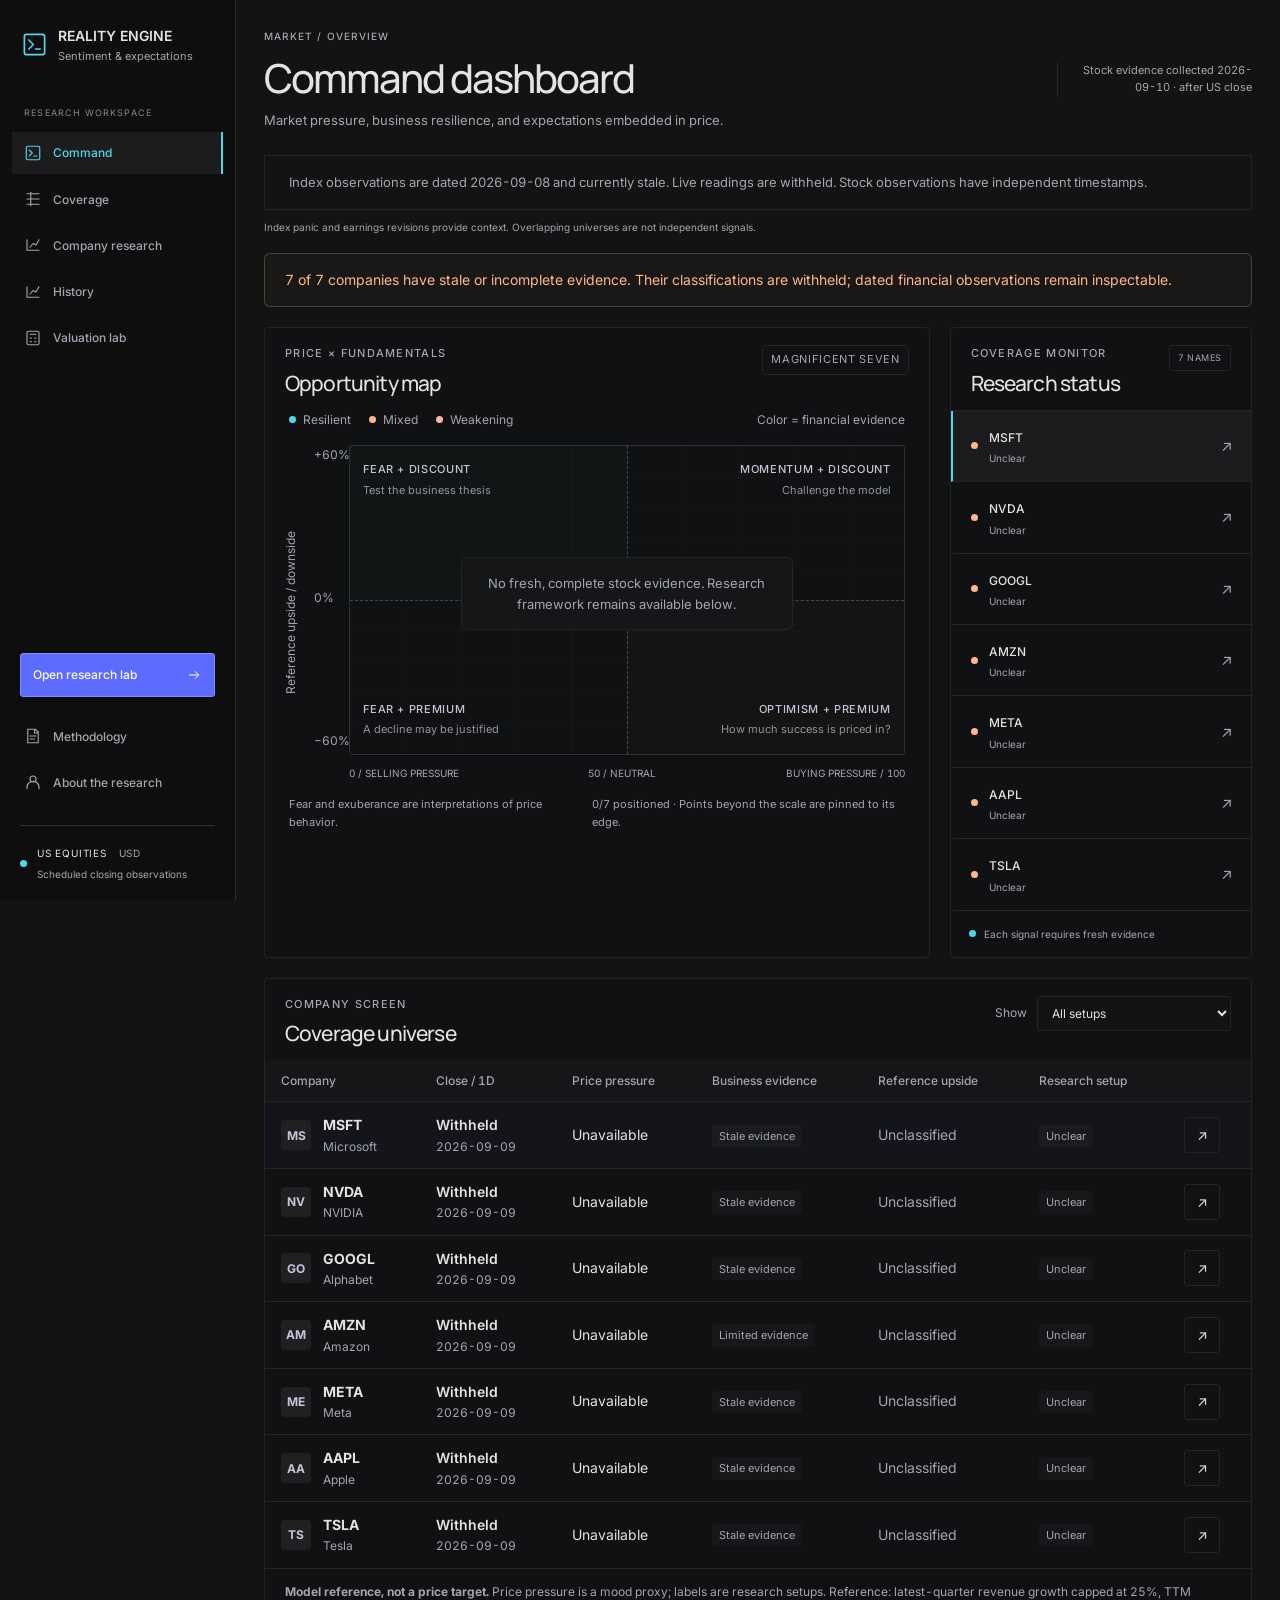
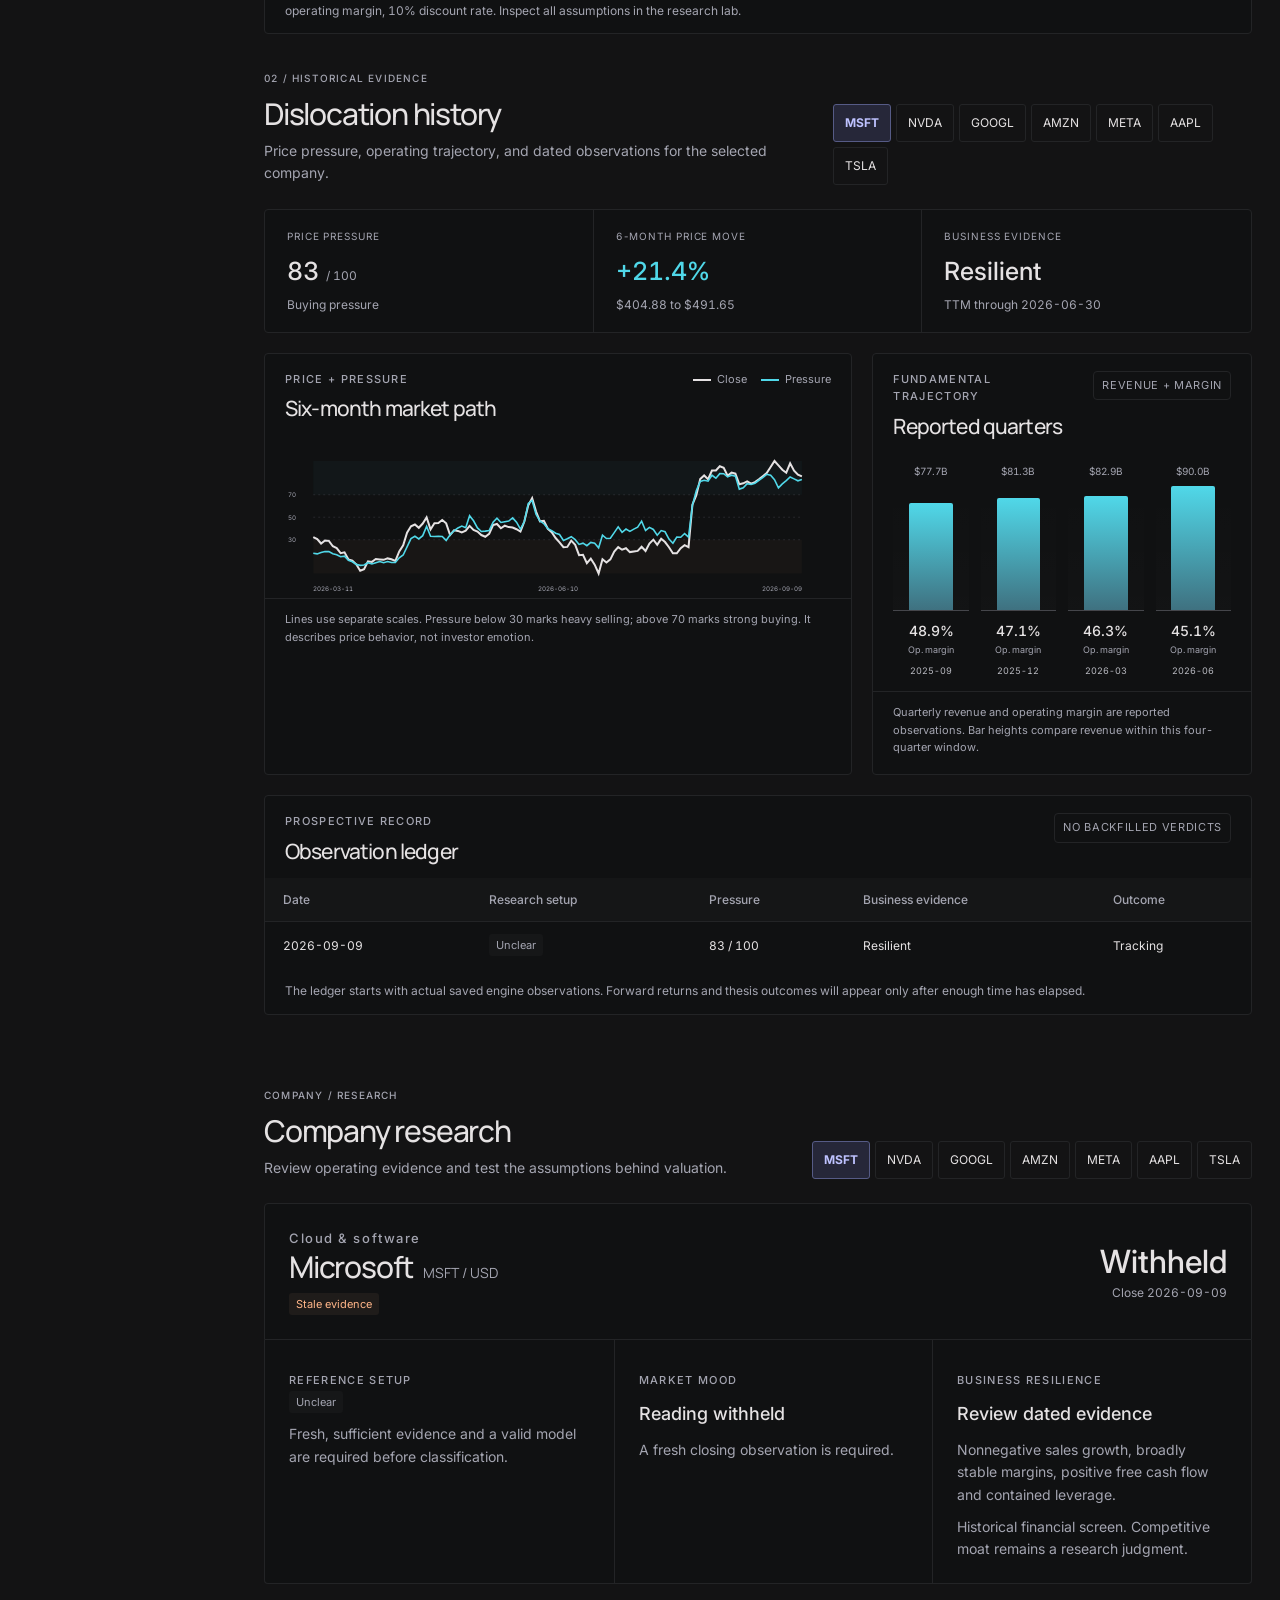
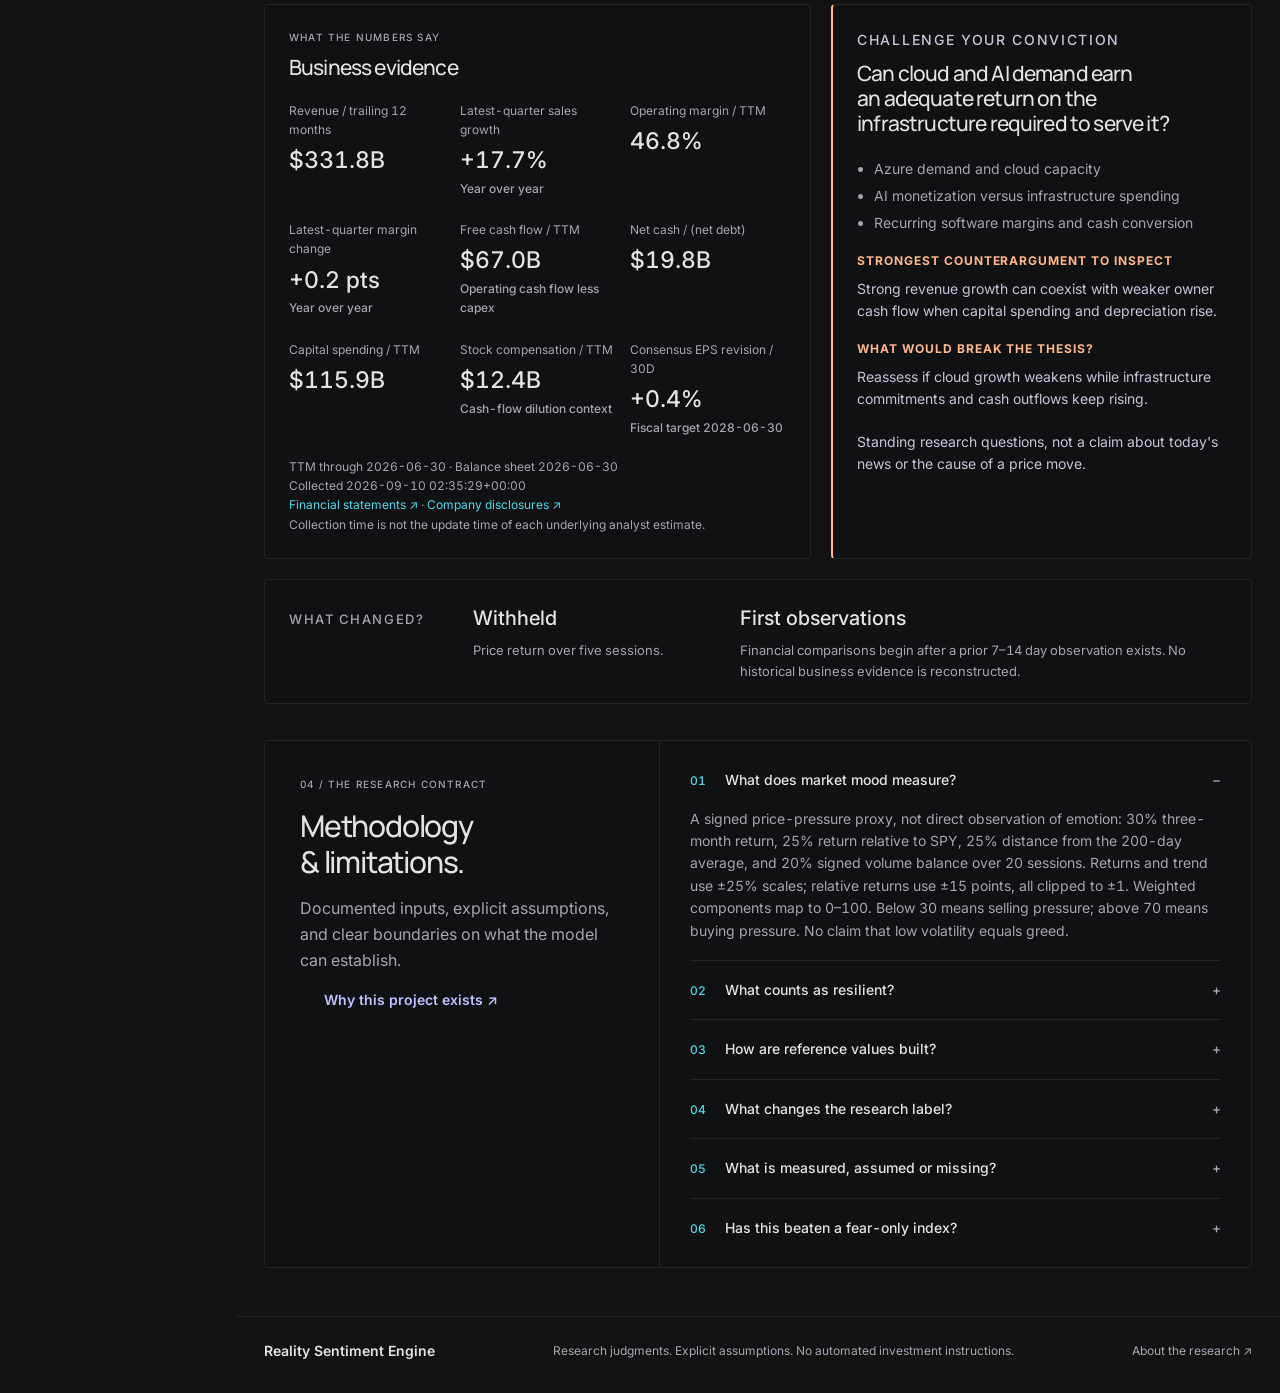
==== commit a29f31cc: "Add historical dislocation dashboard" ====
--- a/index.html
+++ b/index.html
@@ -9,7 +9,7 @@
 <header class="site-header">
   <a class="brand" href="./"><span class="brand-mark" aria-hidden="true"><svg viewBox="0 0 24 24" aria-hidden="true" fill="none" stroke="currentColor" stroke-width="1.5" stroke-linecap="round" stroke-linejoin="round"><rect x="3" y="3" width="18" height="18" rx="2"/><path d="m7 8 4 4-4 4m6 0h4"/></svg></span><span>REALITY ENGINE<span class="brand-sub">Sentiment &amp; expectations</span></span></a>
   <div class="workspace-label">RESEARCH WORKSPACE</div>
-  <nav aria-label="Main navigation"><a href="#overview" class="active" aria-current="location"><svg viewBox="0 0 24 24" aria-hidden="true" fill="none" stroke="currentColor" stroke-width="1.5" stroke-linecap="round" stroke-linejoin="round"><rect x="3" y="3" width="18" height="18" rx="2"/><path d="m7 8 4 4-4 4m6 0h4"/></svg><span>Command</span></a><a href="#watchlist"><svg viewBox="0 0 24 24" aria-hidden="true" fill="none" stroke="currentColor" stroke-width="1.5" stroke-linecap="round" stroke-linejoin="round"><path d="M4 5h16M4 12h16M4 19h16"/><path d="M9 3v18"/></svg><span>Coverage</span></a><a href="#research"><svg viewBox="0 0 24 24" aria-hidden="true" fill="none" stroke="currentColor" stroke-width="1.5" stroke-linecap="round" stroke-linejoin="round"><path d="M4 19V5m0 14h16M8 15l4-5 4 2 4-7"/></svg><span>Company research</span></a><a href="#lab"><svg viewBox="0 0 24 24" aria-hidden="true" fill="none" stroke="currentColor" stroke-width="1.5" stroke-linecap="round" stroke-linejoin="round"><rect x="4" y="3" width="16" height="18" rx="2"/><path d="M8 7h8M8 12h2m4 0h2M8 17h2m4 0h2"/></svg><span>Valuation lab</span></a></nav>
+  <nav aria-label="Main navigation"><a href="#overview" class="active" aria-current="location"><svg viewBox="0 0 24 24" aria-hidden="true" fill="none" stroke="currentColor" stroke-width="1.5" stroke-linecap="round" stroke-linejoin="round"><rect x="3" y="3" width="18" height="18" rx="2"/><path d="m7 8 4 4-4 4m6 0h4"/></svg><span>Command</span></a><a href="#watchlist"><svg viewBox="0 0 24 24" aria-hidden="true" fill="none" stroke="currentColor" stroke-width="1.5" stroke-linecap="round" stroke-linejoin="round"><path d="M4 5h16M4 12h16M4 19h16"/><path d="M9 3v18"/></svg><span>Coverage</span></a><a href="#research"><svg viewBox="0 0 24 24" aria-hidden="true" fill="none" stroke="currentColor" stroke-width="1.5" stroke-linecap="round" stroke-linejoin="round"><path d="M4 19V5m0 14h16M8 15l4-5 4 2 4-7"/></svg><span>Company research</span></a><a href="#history"><svg viewBox="0 0 24 24" aria-hidden="true" fill="none" stroke="currentColor" stroke-width="1.5" stroke-linecap="round" stroke-linejoin="round"><path d="M4 19V5m0 14h16M8 15l4-5 4 2 4-7"/></svg><span>History</span></a><a href="#lab"><svg viewBox="0 0 24 24" aria-hidden="true" fill="none" stroke="currentColor" stroke-width="1.5" stroke-linecap="round" stroke-linejoin="round"><rect x="4" y="3" width="16" height="18" rx="2"/><path d="M8 7h8M8 12h2m4 0h2M8 17h2m4 0h2"/></svg><span>Valuation lab</span></a></nav>
   <div class="sidebar-bottom"><a class="primary-link" href="#research">Open research lab <svg viewBox="0 0 24 24" aria-hidden="true" fill="none" stroke="currentColor" stroke-width="1.5" stroke-linecap="round" stroke-linejoin="round"><path d="M5 12h14m-5-5 5 5-5 5"/></svg></a>
     <nav aria-label="Resources"><a href="#methodology"><svg viewBox="0 0 24 24" aria-hidden="true" fill="none" stroke="currentColor" stroke-width="1.5" stroke-linecap="round" stroke-linejoin="round"><path d="M5 3h10l4 4v14H5zM14 3v5h5M8 12h8M8 16h6"/></svg><span>Methodology</span></a><a href="about.html"><svg viewBox="0 0 24 24" aria-hidden="true" fill="none" stroke="currentColor" stroke-width="1.5" stroke-linecap="round" stroke-linejoin="round"><circle cx="12" cy="8" r="4"/><path d="M4 21v-2a8 8 0 0 1 16 0v2"/></svg><span>About the research</span></a></nav>
     <div class="edition"><span class="dot cyan"></span><span>US EQUITIES <b>USD</b><small>Scheduled closing observations</small></span></div>
@@ -23,6 +23,7 @@
 <div class="map-layout"><div class="vertical-axis">Reference upside / downside</div><div class="map-inner"><div class="map-y-ticks" aria-hidden="true"><span>+60%</span><span>0%</span><span>−60%</span></div><div class="opportunity-map" role="group" aria-label="Stocks by price pressure and reference valuation. Select a stock to open its research."><div class="map-zone zone-tl"><strong>FEAR + DISCOUNT</strong><span>Test the business thesis</span></div><div class="map-zone zone-tr"><strong>MOMENTUM + DISCOUNT</strong><span>Challenge the model</span></div><div class="map-zone zone-bl"><strong>FEAR + PREMIUM</strong><span>A decline may be justified</span></div><div class="map-zone zone-br"><strong>OPTIMISM + PREMIUM</strong><span>How much success is priced in?</span></div><div class="map-crosshair horizontal"></div><div class="map-crosshair vertical"></div><div id="map-points"></div></div><div class="map-x-labels"><span>0 / SELLING PRESSURE</span><span>50 / NEUTRAL</span><span>BUYING PRESSURE / 100</span></div></div></div><div class="map-foot"><span>Fear and exuberance are interpretations of price behavior.</span><span id="map-coverage">Fresh evidence required to place a stock.</span></div></section>
 <aside class="signal-panel panel" aria-labelledby="signal-title"><div class="panel-heading"><div><p class="eyebrow">COVERAGE MONITOR</p><h2 id="signal-title">Research status</h2></div><span class="tag">7 NAMES</span></div><div id="signal-status"><p class="context-empty">Checking company evidence.</p></div><div class="signal-footer"><span class="dot cyan"></span>Each signal requires fresh evidence</div></aside></div>
 <section id="watchlist" class="panel watchlist-panel" aria-labelledby="watchlist-title"><div class="panel-heading"><div><p class="eyebrow">COMPANY SCREEN</p><h2 id="watchlist-title">Coverage universe</h2></div><label class="filter-label">Show<select id="state-filter"><option value="all">All setups</option><option value="discount">Reference discounts</option><option value="premium">Demanding valuations</option><option value="unclear">Limited / stale evidence</option></select></label></div><div class="table-scroll"><table class="watchlist"><thead><tr><th scope="col">Company</th><th scope="col">Close / 1D</th><th scope="col">Price pressure</th><th scope="col">Business evidence</th><th scope="col">Reference upside</th><th scope="col">Research setup</th><th scope="col"><span class="sr-only">Open research</span></th></tr></thead><tbody id="watchlist-body"></tbody></table></div><p class="table-note"><strong>Model reference, not a price target.</strong> Price pressure is a mood proxy; labels are research setups. Reference: latest-quarter revenue growth capped at 25%, TTM operating margin, 10% discount rate. Inspect all assumptions in the research lab.</p></section></section>
+<section id="history" class="history-section" aria-labelledby="history-title"><div class="section-heading"><div><p class="eyebrow">02 / HISTORICAL EVIDENCE</p><h2 id="history-title">Dislocation history</h2><p>Price pressure, operating trajectory, and dated observations for the selected company.</p></div><div id="history-tabs" class="stock-tabs" role="group" aria-label="Choose a company for historical evidence"></div></div><div id="history-content" aria-live="polite"></div></section>
 <section id="research" class="research-section" aria-labelledby="research-title"><div class="section-heading"><div><p class="eyebrow">COMPANY / RESEARCH</p><h2 id="research-title">Company research</h2><p>Review operating evidence and test the assumptions behind valuation.</p></div><div id="stock-tabs" class="stock-tabs" role="group" aria-label="Choose a company"></div></div><div id="stock-detail" aria-live="polite"></div><div id="lab" class="lab-grid" hidden>
 <section class="panel assumptions-panel" aria-labelledby="assumptions-title"><div class="panel-heading"><div><p class="eyebrow">YOUR ASSUMPTIONS</p><h3 id="assumptions-title">Scenario assumptions</h3></div><button class="quiet-button" id="reset-model">Reset</button></div><p class="small muted">Local exploration only. Controls do not alter published watchlist assumptions or your other devices.</p><div id="assumption-controls"></div><p class="input-note">Growth applies for five years. Operating margin transitions from today's level to your year-five assumption.</p></section>
 <section class="panel valuation-panel" aria-labelledby="valuation-title"><div class="panel-heading"><div><p class="eyebrow">PRICED EXPECTATIONS</p><h3 id="valuation-title">Valuation sensitivity</h3></div><span class="tag" id="model-status">REFERENCE SCENARIO</span></div><div id="valuation-output" aria-live="polite"></div><details class="math-details"><summary>Inspect the cash-flow model</summary><div id="cashflow-table" class="table-scroll"></div><p>FCFF = revenue × operating margin × (1 − tax) − net reinvestment. Net reinvestment = positive revenue change ÷ sales-to-capital. Terminal cash flow uses terminal growth and year-five margin. Equity value = discounted FCFF + cash − debt, floored at zero.</p><p>Five-year model; no separate option value, acquisitions or future share issuance. Stock compensation remains an expense in operating profit. Cash and reported debt are simplified proxies. Terminal assumptions can dominate the result.</p></details></section></div></section>
--- a/styles.css
+++ b/styles.css
@@ -16,3 +16,7 @@
 @media(max-width:760px){:root{--sidebar:0px}.site-header{position:relative;width:100%;padding:17px 18px 0;border-right:0;border-bottom:1px solid #303034;overflow:visible}.site-header>.brand{margin:0 0 15px;padding:0}.brand{font-size:14px}.brand-mark{width:26px}.brand-sub{font-size:10px}.workspace-label,.sidebar-bottom{display:none}.site-header>nav{flex-direction:row;gap:4px;overflow-x:auto;margin:0 -4px}.site-header nav a{font-size:11px;white-space:nowrap;padding:10px 9px;border-right:0;border-bottom:2px solid transparent;gap:6px}.site-header nav a.active{border-bottom-color:var(--cyan)}.site-header nav svg{width:15px;height:15px}main{padding-top:22px}.page-heading h1{font-size:32px}.publication{font-size:10px;max-width:155px}.context-metrics strong{font-size:27px}.context-reading{padding:14px 12px}#market-context{gap:10px}.context-metrics{gap:8px}.context-metrics>div+div{padding-left:8px}.context-metrics small{font-size:9px}.page-heading p:not(.eyebrow){font-size:12px}.context-note{font-size:10px}.map-zone span{display:block}.map-panel .tag{display:none}.company-head h3{font-size:26px}.valuation-number{font-size:40px}.about-layout h1{font-size:38px}}
 @media(max-width:480px){main,footer{padding-inline:14px}.site-header{padding-inline:14px}.site-header nav a{padding-inline:7px;font-size:10px}.site-header nav svg{width:14px;height:14px}.page-heading{display:block;padding-bottom:18px}.page-heading h1{font-size:31px}.publication{max-width:none;text-align:left;border:0;padding:0;margin-top:12px}.context-reading{padding:12px 9px}.context-name{font-size:10px}.context-name>span{font-size:9px}.context-metrics{gap:8px}.context-metrics strong{font-size:25px}.context-metrics>div+div{border:0;padding:0}.context-metrics small{font-size:9px;line-height:1.4}.context-note{line-height:1.5}.panel-heading{padding:16px 15px 13px;gap:10px}.panel-heading h2{font-size:19px}.map-legend{padding:0 15px 13px;gap:12px;font-size:11px}.map-layout{padding:0 12px 0 5px;gap:5px}.vertical-axis{font-size:10px}.map-inner{padding-left:28px}.opportunity-map{height:275px}.map-zone{padding:10px 8px}.map-zone strong{font-size:9px;letter-spacing:0}.map-zone span{display:none}.map-point span{font-size:10px}.map-x-labels{font-size:8px}.map-x-labels span:nth-child(2){display:none}.map-foot{padding:13px 15px;font-size:10px}.signal-row{padding:13px 12px;gap:8px}.signal-row small{font-size:9px}.signal-row .signal-arrow{display:none}.signal-footer{font-size:9px}.watchlist-panel .panel-heading{display:block}.filter-label{margin-top:12px}.table-note{padding:12px 15px;font-size:11px}.section-heading h2{font-size:27px}.section-heading p:not(.eyebrow){font-size:12px}.stock-tabs{gap:4px}.stock-tabs button{font-size:11px;padding:7px;min-height:36px}.company-head{padding:18px 15px;align-items:start}.company-head h3{font-size:24px}.company-head h3 span{display:block;margin:5px 0 0;font-size:12px}.company-quote strong{font-size:25px}.company-quote small{font-size:10px}.stock-summary{grid-template-columns:1fr}.summary-cell{padding:18px 15px;border-right:0!important;border-bottom:1px solid var(--line)}.summary-cell p{font-size:13px}.evidence-card,.challenge-card{padding:20px 15px}.metric-grid{gap:20px 12px}.metric-grid dd{font-size:22px}.metric-grid dt,.metric-grid dd small{font-size:11px}.change-panel{padding:18px 15px;gap:15px}.change-panel strong{font-size:18px}.change-panel p{font-size:12px}.assumptions-panel #assumption-controls{grid-template-columns:repeat(2,minmax(0,1fr));padding:0 15px;gap:0 18px}.assumptions-panel>p{padding-inline:15px}.control label,.control output{font-size:11px}.valuation-main{grid-template-columns:1fr;padding:0 15px 18px}.implied-box{border-left:0;border-top:1px solid var(--line);padding:17px 0 0}.valuation-panel .tag{font-size:8px}.range-chart{margin-inline:15px;padding:14px}.scenario-grid strong{font-size:20px}.scenario-grid span{font-size:10px}.model-warning{padding-inline:15px;font-size:12px}.math-details{padding:15px}.method-intro{padding:23px 18px}.method-details{padding:5px 18px}.method-details summary,.method-details p{font-size:13px}.about-layout h1{font-size:34px}footer{gap:16px}footer .brand{font-size:12px}}
 @media(prefers-reduced-motion:reduce){html{scroll-behavior:auto}*,*:before,*:after{transition:none!important;animation:none!important}}
+
+.history-section{padding:36px 0;scroll-margin-top:24px}.history-section .section-heading{align-items:end}.history-stats{display:grid;grid-template-columns:repeat(3,1fr);border:1px solid var(--line);border-radius:4px;background:var(--surface);margin-bottom:20px}.history-stats>div{padding:18px 22px;border-right:1px solid var(--line)}.history-stats>div:last-child{border:0}.history-stats span{display:block;color:var(--muted);font-size:10px;letter-spacing:.09em}.history-stats strong{display:block;margin-top:7px;font-size:25px;font-weight:500}.history-stats strong small{font-size:12px;color:var(--muted);font-weight:400}.history-stats p{margin:4px 0 0;color:var(--muted);font-size:12px}.history-grid{display:grid;grid-template-columns:minmax(0,1.55fr) minmax(300px,1fr);gap:20px}.history-grid h3,.episode-ledger h3{margin:0;font-size:21px}.history-chart svg{display:block;width:100%;height:auto;padding:0 12px}.chart-key{display:flex;gap:14px;font-size:11px;color:var(--muted)}.chart-key span{display:flex;align-items:center;gap:6px}.chart-key i{width:18px;border-top:2px solid var(--text)}.chart-key .pressure-key{border-color:var(--cyan)}.greed-zone{fill:#50d8e908}.fear-zone{fill:#ffb68908}.chart-grid line{stroke:#35363a;stroke-width:1;stroke-dasharray:3 5}.chart-labels{fill:var(--muted);font-size:10px}.price-line,.pressure-line{fill:none;stroke:var(--text);stroke-width:2;vector-effect:non-scaling-stroke}.pressure-line{stroke:var(--cyan);stroke-width:1.6}.chart-note{margin:0;padding:12px 20px 17px;color:var(--muted);font-size:11px;border-top:1px solid var(--line)}.quarter-bars{height:238px;display:grid;grid-template-columns:repeat(4,1fr);gap:12px;align-items:end;padding:10px 20px 17px}.quarter{text-align:center;min-width:0}.bar-value{font-size:10px;color:var(--muted);white-space:nowrap}.bar-shell{height:125px;display:flex;align-items:end;justify-content:center;margin:7px 0 9px;border-bottom:1px solid #45464b;background:linear-gradient(to top,#ffffff03,#ffffff00)}.bar-shell i{display:block;width:58%;min-height:4px;background:linear-gradient(180deg,var(--cyan),#3f7180);border-radius:2px 2px 0 0}.quarter strong{display:block;font-size:14px;font-weight:500}.quarter span,.quarter time{display:block;color:var(--muted);font-size:9px}.quarter time{margin-top:7px;color:#b9bac1}.episode-ledger{margin-top:20px}.episode-ledger table{width:100%;border-collapse:collapse;white-space:nowrap}.episode-ledger th,.episode-ledger td{text-align:left;padding:12px 18px;border-bottom:1px solid var(--line);font-size:12px}.episode-ledger th{color:var(--muted);font-weight:500;background:#151617}.episode-ledger tbody tr:last-child td{border-bottom:0}
+@media(max-width:1000px){.history-grid{grid-template-columns:1fr}.history-chart svg{max-height:330px}.quarter-bars{height:220px}.history-stats>div{padding-inline:17px}}
+@media(max-width:600px){.history-section{padding:28px 0}.history-stats{grid-template-columns:1fr}.history-stats>div{border-right:0;border-bottom:1px solid var(--line);padding:14px 15px}.history-stats strong{font-size:21px}.history-chart .panel-heading{display:block}.chart-key{margin-top:10px}.history-chart svg{padding:0 4px}.quarter-bars{gap:6px;padding-inline:12px}.bar-value{font-size:8px}.bar-shell i{width:70%}.episode-ledger th,.episode-ledger td{padding-inline:13px}}
